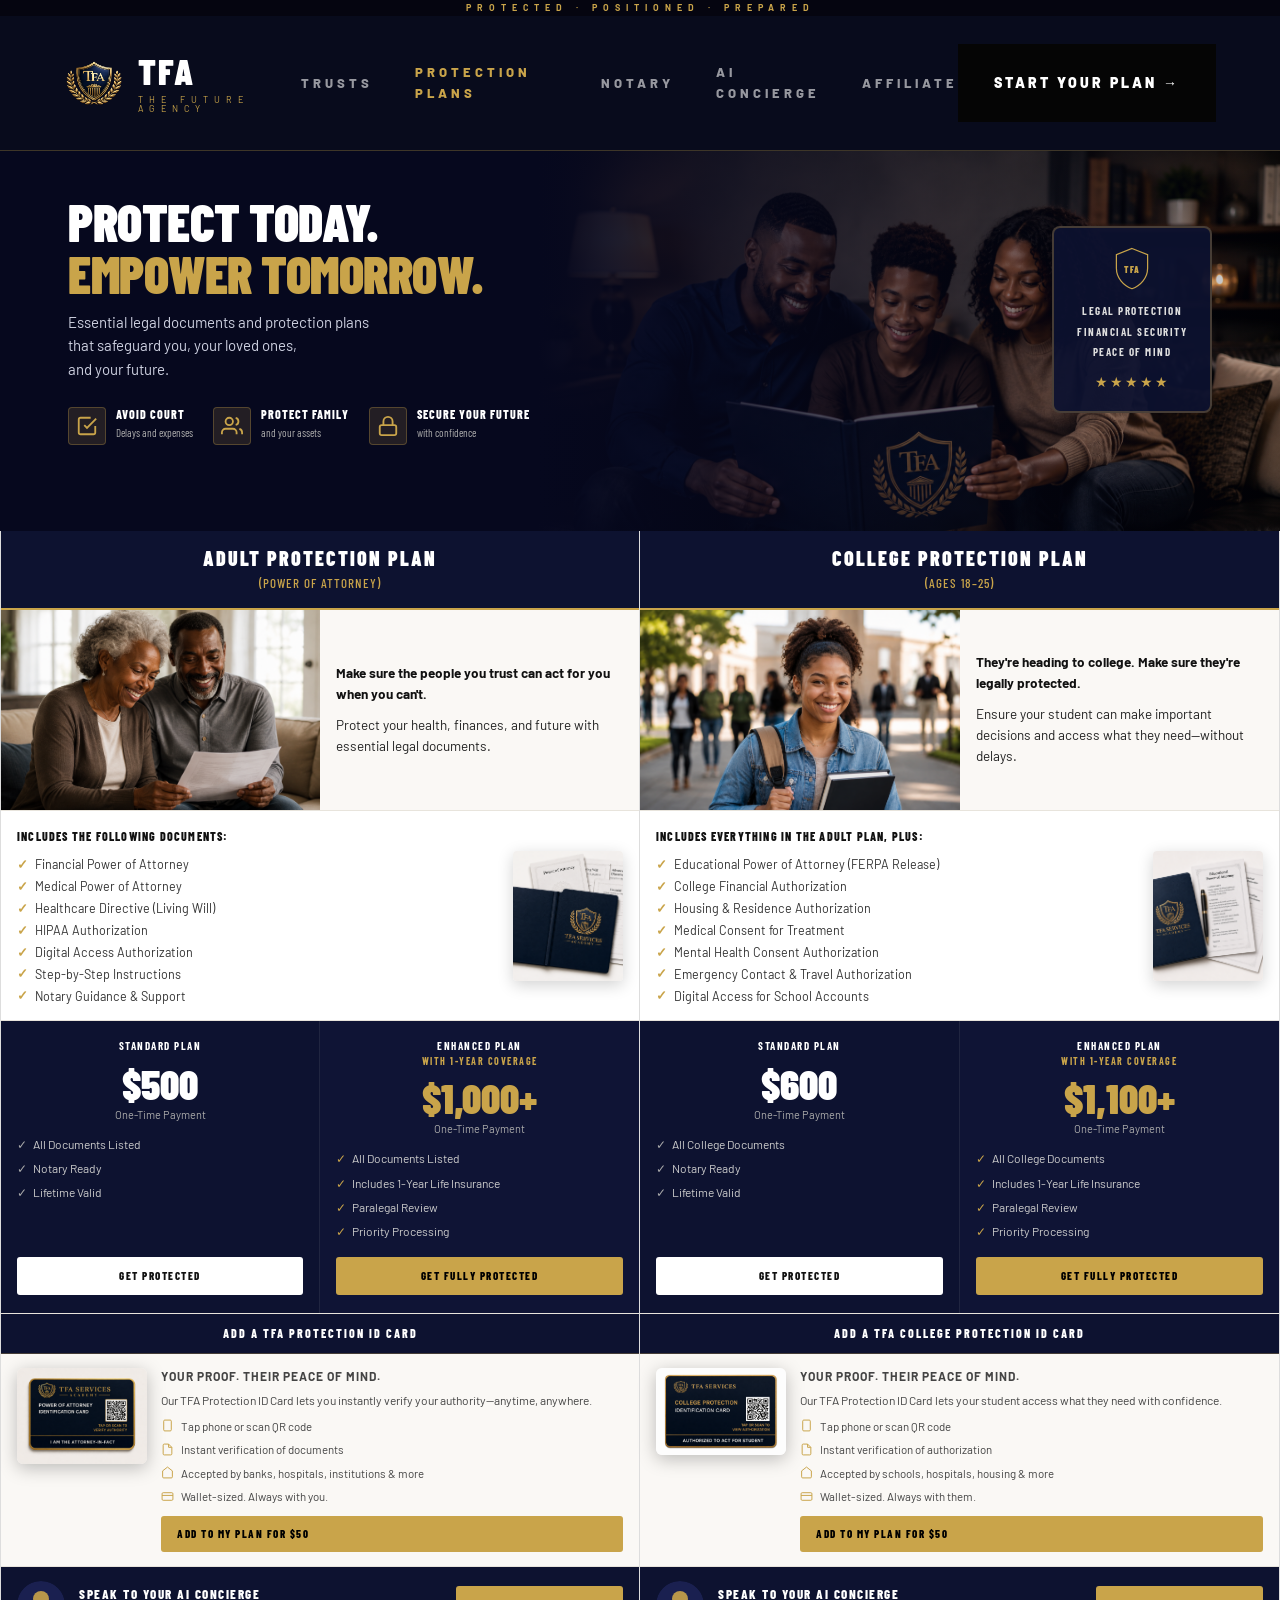
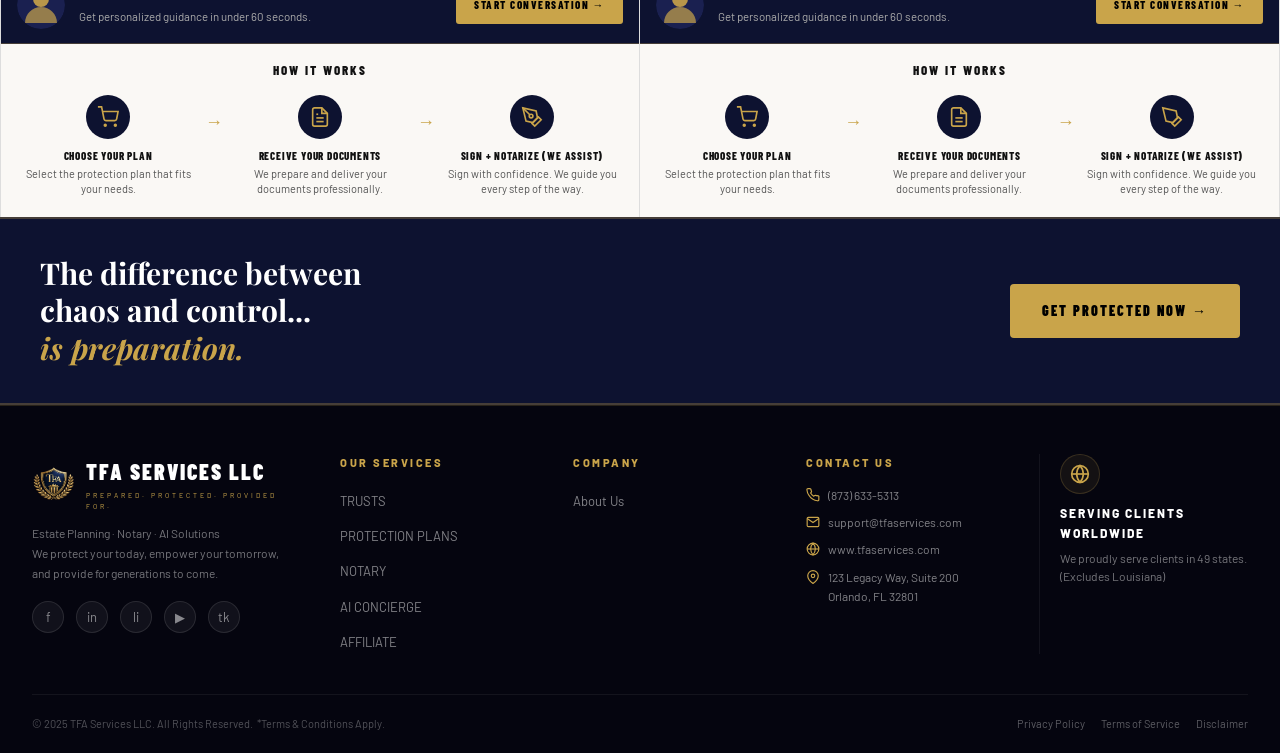
==== adult-college-protection.html @ 24236153 "Initial TFA website upload" ====
<!DOCTYPE html>
<html lang="en">
<head>
  <meta charset="UTF-8"/>
  <meta name="viewport" content="width=device-width, initial-scale=1.0"/>
  <title>Adult &amp; College Protection Plans – TFA Services</title>
  <link rel="preconnect" href="https://fonts.googleapis.com"/>
  <link rel="preconnect" href="https://fonts.gstatic.com" crossorigin/>
  <link href="https://fonts.googleapis.com/css2?family=Playfair+Display:ital,wght@0,700;0,900;1,700;1,900&family=Barlow:wght@300;400;500;600;700;800&family=Barlow+Condensed:wght@500;600;700;800;900&display=swap" rel="stylesheet"/>
  <link rel="stylesheet" href="styles.css"/>
  <link rel="stylesheet" href="adult-college-protection.css"/>
  <link rel="stylesheet" href="footer.css"/>
</head>
<body class="adult-college-page">

<!-- ═══════════════════════════════════════════════
     HEADER / NAV
════════════════════════════════════════════════ -->
<header class="tfa-main-header">
  <div class="tfa-top-strip">PROTECTED · POSITIONED · PREPARED</div>

  <div class="tfa-nav">
    <a href="index.html" class="tfa-brand">
      <img src="assets/images/tfalogo.webp" alt="TFA Logo" class="tfa-brand-logo">
      <div class="tfa-brand-text">
        <span class="tfa-brand-name">TFA</span>
        <span class="tfa-brand-sub">THE FUTURE AGENCY</span>
      </div>
    </a>

    <nav class="tfa-menu">
      <a href="trusts.html">TRUSTS</a>
      <a href="adult-college-protection.html" class="active">PROTECTION PLANS</a>
      <a href="notary.html">NOTARY</a>
      <a href="ai-concierge.html">AI CONCIERGE</a>
      <a href="affiliate.html">AFFILIATE</a>
    </nav>

    <a href="#" class="tfa-start-btn">START YOUR PLAN →</a>
  </div>
</header>
<!-- ═══════════════════════════════════════════════
     HERO
════════════════════════════════════════════════ -->
<section class="acp-hero">
  <div class="acp-hero-img-wrap">
    <img src="assets/images/adultcollege/header.webp" alt="TFA Family Protection" class="acp-hero-img"/>
  </div>
  <div class="acp-hero-overlay"></div>
  <div class="acp-hero-inner">
    <div class="acp-hero-left">
      <h1 class="acp-hero-h1">
        PROTECT TODAY.<br>
        <span class="acp-hero-gold">EMPOWER TOMORROW.</span>
      </h1>
      <p class="acp-hero-sub">
        Essential legal documents and protection plans<br>
        that safeguard you, your loved ones,<br>
        and your future.
      </p>
      <div class="acp-hero-icons">
        <div class="acp-hero-icon-item">
          <div class="acp-hicon">
            <svg viewBox="0 0 24 24" fill="none" stroke="currentColor" stroke-width="2" width="22" height="22"><path d="M9 11l3 3L22 4"/><path d="M21 12v7a2 2 0 0 1-2 2H5a2 2 0 0 1-2-2V5a2 2 0 0 1 2-2h11"/></svg>
          </div>
          <div class="acp-hicon-text">
            <strong>AVOID COURT</strong>
            <span>Delays and expenses</span>
          </div>
        </div>
        <div class="acp-hero-icon-item">
          <div class="acp-hicon">
            <svg viewBox="0 0 24 24" fill="none" stroke="currentColor" stroke-width="2" width="22" height="22"><path d="M17 21v-2a4 4 0 0 0-4-4H5a4 4 0 0 0-4 4v2"/><circle cx="9" cy="7" r="4"/><path d="M23 21v-2a4 4 0 0 0-3-3.87"/><path d="M16 3.13a4 4 0 0 1 0 7.75"/></svg>
          </div>
          <div class="acp-hicon-text">
            <strong>PROTECT FAMILY</strong>
            <span>and your assets</span>
          </div>
        </div>
        <div class="acp-hero-icon-item">
          <div class="acp-hicon">
            <svg viewBox="0 0 24 24" fill="none" stroke="currentColor" stroke-width="2" width="22" height="22"><rect x="3" y="11" width="18" height="11" rx="2" ry="2"/><path d="M7 11V7a5 5 0 0 1 10 0v4"/></svg>
          </div>
          <div class="acp-hicon-text">
            <strong>SECURE YOUR FUTURE</strong>
            <span>with confidence</span>
          </div>
        </div>
      </div>
    </div>
    <div class="acp-hero-badge">
      <div class="acp-badge-shield">
        <svg viewBox="0 0 48 56" fill="none" xmlns="http://www.w3.org/2000/svg" width="40" height="46">
          <path d="M24 3L43 10.5V27C43 39 34 48.5 24 52C14 48.5 5 39 5 27V10.5L24 3Z" fill="#0d1230" stroke="#c9a44a" stroke-width="1.5"/>
          <text x="24" y="33" text-anchor="middle" font-family="'Barlow Condensed', sans-serif" font-size="11" font-weight="900" fill="#c9a44a" letter-spacing="1">TFA</text>
        </svg>
      </div>
      <div class="acp-badge-lines">
        <span>LEGAL PROTECTION</span>
        <span>FINANCIAL SECURITY</span>
        <span>PEACE OF MIND</span>
      </div>
      <div class="acp-badge-stars">★★★★★</div>
    </div>
  </div>
</section>

<!-- ═══════════════════════════════════════════════
     DUAL PROTECTION PLANS
════════════════════════════════════════════════ -->
<section class="acp-plans-section">
  <div class="acp-plans-grid">

    <!-- ───── ADULT PROTECTION PLAN ───── -->
    <div class="acp-plan-col">

      <!-- Title Bar -->
      <div class="acp-plan-titlebar">
        <h2 class="acp-plan-title">ADULT PROTECTION PLAN</h2>
        <p class="acp-plan-subtitle">(POWER OF ATTORNEY)</p>
      </div>

      <!-- Image + Description -->
      <div class="acp-plan-intro">
        <div class="acp-plan-photo">
          <img src="assets/images/adultcollege/adult.webp" alt="Adult couple reviewing documents" class="acp-plan-photo-img"/>
        </div>
        <div class="acp-plan-desc">
          <p><strong>Make sure the people you trust can act for you when you can't.</strong></p>
          <p>Protect your health, finances, and future with essential legal documents.</p>
        </div>
      </div>

      <!-- Document Checklist -->
      <div class="acp-docs-section">
        <div class="acp-docs-left">
          <h4 class="acp-docs-title">INCLUDES THE FOLLOWING DOCUMENTS:</h4>
          <ul class="acp-docs-list">
            <li><span class="acp-check">✓</span> Financial Power of Attorney</li>
            <li><span class="acp-check">✓</span> Medical Power of Attorney</li>
            <li><span class="acp-check">✓</span> Healthcare Directive (Living Will)</li>
            <li><span class="acp-check">✓</span> HIPAA Authorization</li>
            <li><span class="acp-check">✓</span> Digital Access Authorization</li>
            <li><span class="acp-check">✓</span> Step-by-Step Instructions</li>
            <li><span class="acp-check">✓</span> Notary Guidance &amp; Support</li>
          </ul>
        </div>
        <div class="acp-docs-right">
          <img src="assets/images/adultcollege/adult-passport.webp" alt="TFA legal documents portfolio" class="acp-passport-img"/>
        </div>
      </div>

      <!-- Pricing Cards -->
      <div class="acp-pricing-row">
        <div class="acp-pricing-card acp-pricing-standard">
          <div class="acp-pricing-label">STANDARD PLAN</div>
          <div class="acp-price">$500</div>
          <div class="acp-price-sub">One-Time Payment</div>
          <ul class="acp-price-features">
            <li><span class="acp-check-sm">✓</span> All Documents Listed</li>
            <li><span class="acp-check-sm">✓</span> Notary Ready</li>
            <li><span class="acp-check-sm">✓</span> Lifetime Valid</li>
          </ul>
          <a href="#" class="acp-btn-protect">GET PROTECTED</a>
        </div>
        <div class="acp-pricing-card acp-pricing-enhanced">
          <div class="acp-pricing-label">ENHANCED PLAN<br><span class="acp-label-sub">WITH 1-YEAR COVERAGE</span></div>
          <div class="acp-price acp-price-gold">$1,000+</div>
          <div class="acp-price-sub">One-Time Payment</div>
          <ul class="acp-price-features">
            <li><span class="acp-check-sm acp-gold-check">✓</span> All Documents Listed</li>
            <li><span class="acp-check-sm acp-gold-check">✓</span> Includes 1-Year Life Insurance</li>
            <li><span class="acp-check-sm acp-gold-check">✓</span> Paralegal Review</li>
            <li><span class="acp-check-sm acp-gold-check">✓</span> Priority Processing</li>
          </ul>
          <a href="#" class="acp-btn-protect acp-btn-gold">GET FULLY PROTECTED</a>
        </div>
      </div>

      <!-- ID Card Section -->
      <div class="acp-id-section">
        <div class="acp-id-header">ADD A TFA PROTECTION ID CARD</div>
        <div class="acp-id-body">
          <div class="acp-id-card-wrap">
            <img src="assets/images/adultcollege/adultcard.webp" alt="TFA Power of Attorney ID Card" class="acp-id-card-img"/>
          </div>
          <div class="acp-id-desc">
            <p class="acp-id-tagline"><strong>YOUR PROOF. THEIR PEACE OF MIND.</strong></p>
            <p>Our TFA Protection ID Card lets you instantly verify your authority—anytime, anywhere.</p>
            <ul class="acp-id-features">
              <li>
                <svg viewBox="0 0 24 24" fill="none" stroke="currentColor" stroke-width="1.8" width="13" height="13"><rect x="5" y="2" width="14" height="20" rx="2"/><line x1="12" y1="18" x2="12.01" y2="18"/></svg>
                Tap phone or scan QR code
              </li>
              <li>
                <svg viewBox="0 0 24 24" fill="none" stroke="currentColor" stroke-width="1.8" width="13" height="13"><path d="M14 2H6a2 2 0 0 0-2 2v16a2 2 0 0 0 2 2h12a2 2 0 0 0 2-2V8z"/><polyline points="14 2 14 8 20 8"/></svg>
                Instant verification of documents
              </li>
              <li>
                <svg viewBox="0 0 24 24" fill="none" stroke="currentColor" stroke-width="1.8" width="13" height="13"><path d="M3 9l9-7 9 7v11a2 2 0 0 1-2 2H5a2 2 0 0 1-2-2z"/></svg>
                Accepted by banks, hospitals, institutions &amp; more
              </li>
              <li>
                <svg viewBox="0 0 24 24" fill="none" stroke="currentColor" stroke-width="1.8" width="13" height="13"><rect x="2" y="5" width="20" height="14" rx="2"/><line x1="2" y1="10" x2="22" y2="10"/></svg>
                Wallet-sized. Always with you.
              </li>
            </ul>
            <a href="#" class="acp-btn-id-add">ADD TO MY PLAN FOR $50</a>
          </div>
        </div>
      </div>

      <!-- AI Concierge Banner -->
      <div class="acp-concierge-banner">
        <div class="acp-concierge-avatar">
          <svg viewBox="0 0 48 48" fill="none" xmlns="http://www.w3.org/2000/svg" width="48" height="48">
            <circle cx="24" cy="24" r="24" fill="#1a2050"/>
            <circle cx="24" cy="18" r="8" fill="#c9a44a" opacity="0.9"/>
            <path d="M8 42c0-8.837 7.163-16 16-16s16 7.163 16 16" fill="#c9a44a" opacity="0.7"/>
          </svg>
        </div>
        <div class="acp-concierge-text">
          <strong>SPEAK TO YOUR AI CONCIERGE</strong>
          <span>Get personalized guidance in under 60 seconds.</span>
        </div>
        <a href="#" class="acp-btn-concierge">START CONVERSATION →</a>
      </div>

      <!-- How It Works -->
      <div class="acp-how-section">
        <div class="acp-how-title">HOW IT WORKS</div>
        <div class="acp-how-steps">
          <div class="acp-how-step">
            <div class="acp-how-icon">
              <svg viewBox="0 0 24 24" fill="none" stroke="currentColor" stroke-width="1.8" width="22" height="22"><circle cx="9" cy="21" r="1"/><circle cx="20" cy="21" r="1"/><path d="M1 1h4l2.68 13.39a2 2 0 0 0 2 1.61h9.72a2 2 0 0 0 2-1.61L23 6H6"/></svg>
            </div>
            <div class="acp-how-step-text">
              <strong>CHOOSE YOUR PLAN</strong>
              <span>Select the protection plan that fits your needs.</span>
            </div>
          </div>
          <div class="acp-how-arrow">→</div>
          <div class="acp-how-step">
            <div class="acp-how-icon">
              <svg viewBox="0 0 24 24" fill="none" stroke="currentColor" stroke-width="1.8" width="22" height="22"><path d="M14 2H6a2 2 0 0 0-2 2v16a2 2 0 0 0 2 2h12a2 2 0 0 0 2-2V8z"/><polyline points="14 2 14 8 20 8"/><line x1="16" y1="13" x2="8" y2="13"/><line x1="16" y1="17" x2="8" y2="17"/><polyline points="10 9 9 9 8 9"/></svg>
            </div>
            <div class="acp-how-step-text">
              <strong>RECEIVE YOUR DOCUMENTS</strong>
              <span>We prepare and deliver your documents professionally.</span>
            </div>
          </div>
          <div class="acp-how-arrow">→</div>
          <div class="acp-how-step">
            <div class="acp-how-icon">
              <svg viewBox="0 0 24 24" fill="none" stroke="currentColor" stroke-width="1.8" width="22" height="22"><path d="M12 19l7-7 3 3-7 7-3-3z"/><path d="M18 13l-1.5-7.5L2 2l3.5 14.5L13 18l5-5z"/><path d="M2 2l7.586 7.586"/><circle cx="11" cy="11" r="2"/></svg>
            </div>
            <div class="acp-how-step-text">
              <strong>SIGN + NOTARIZE (WE ASSIST)</strong>
              <span>Sign with confidence. We guide you every step of the way.</span>
            </div>
          </div>
        </div>
      </div>

    </div><!-- end adult col -->

    <!-- ───── COLLEGE PROTECTION PLAN ───── -->
    <div class="acp-plan-col acp-plan-col--college">

      <!-- Title Bar -->
      <div class="acp-plan-titlebar acp-plan-titlebar--college">
        <h2 class="acp-plan-title">COLLEGE PROTECTION PLAN</h2>
        <p class="acp-plan-subtitle">(AGES 18–25)</p>
      </div>

      <!-- Image + Description -->
      <div class="acp-plan-intro">
        <div class="acp-plan-photo">
          <img src="assets/images/adultcollege/college.webp" alt="College student on campus" class="acp-plan-photo-img"/>
        </div>
        <div class="acp-plan-desc">
          <p><strong>They're heading to college. Make sure they're legally protected.</strong></p>
          <p>Ensure your student can make important decisions and access what they need—without delays.</p>
        </div>
      </div>

      <!-- Document Checklist -->
      <div class="acp-docs-section">
        <div class="acp-docs-left">
          <h4 class="acp-docs-title">INCLUDES EVERYTHING IN THE ADULT PLAN, PLUS:</h4>
          <ul class="acp-docs-list">
            <li><span class="acp-check">✓</span> Educational Power of Attorney (FERPA Release)</li>
            <li><span class="acp-check">✓</span> College Financial Authorization</li>
            <li><span class="acp-check">✓</span> Housing &amp; Residence Authorization</li>
            <li><span class="acp-check">✓</span> Medical Consent for Treatment</li>
            <li><span class="acp-check">✓</span> Mental Health Consent Authorization</li>
            <li><span class="acp-check">✓</span> Emergency Contact &amp; Travel Authorization</li>
            <li><span class="acp-check">✓</span> Digital Access for School Accounts</li>
          </ul>
        </div>
        <div class="acp-docs-right">
          <img src="assets/images/adultcollege/college-passport.webp" alt="TFA college legal documents" class="acp-passport-img"/>
        </div>
      </div>

      <!-- Pricing Cards -->
      <div class="acp-pricing-row">
        <div class="acp-pricing-card acp-pricing-standard">
          <div class="acp-pricing-label">STANDARD PLAN</div>
          <div class="acp-price">$600</div>
          <div class="acp-price-sub">One-Time Payment</div>
          <ul class="acp-price-features">
            <li><span class="acp-check-sm">✓</span> All College Documents</li>
            <li><span class="acp-check-sm">✓</span> Notary Ready</li>
            <li><span class="acp-check-sm">✓</span> Lifetime Valid</li>
          </ul>
          <a href="#" class="acp-btn-protect">GET PROTECTED</a>
        </div>
        <div class="acp-pricing-card acp-pricing-enhanced">
          <div class="acp-pricing-label">ENHANCED PLAN<br><span class="acp-label-sub">WITH 1-YEAR COVERAGE</span></div>
          <div class="acp-price acp-price-gold">$1,100+</div>
          <div class="acp-price-sub">One-Time Payment</div>
          <ul class="acp-price-features">
            <li><span class="acp-check-sm acp-gold-check">✓</span> All College Documents</li>
            <li><span class="acp-check-sm acp-gold-check">✓</span> Includes 1-Year Life Insurance</li>
            <li><span class="acp-check-sm acp-gold-check">✓</span> Paralegal Review</li>
            <li><span class="acp-check-sm acp-gold-check">✓</span> Priority Processing</li>
          </ul>
          <a href="#" class="acp-btn-protect acp-btn-gold">GET FULLY PROTECTED</a>
        </div>
      </div>

      <!-- ID Card Section -->
      <div class="acp-id-section">
        <div class="acp-id-header">ADD A TFA COLLEGE PROTECTION ID CARD</div>
        <div class="acp-id-body">
          <div class="acp-id-card-wrap">
            <img src="assets/images/adultcollege/collegecard.webp" alt="TFA College Protection ID Card" class="acp-id-card-img"/>
          </div>
          <div class="acp-id-desc">
            <p class="acp-id-tagline"><strong>YOUR PROOF. THEIR PEACE OF MIND.</strong></p>
            <p>Our TFA Protection ID Card lets your student access what they need with confidence.</p>
            <ul class="acp-id-features">
              <li>
                <svg viewBox="0 0 24 24" fill="none" stroke="currentColor" stroke-width="1.8" width="13" height="13"><rect x="5" y="2" width="14" height="20" rx="2"/><line x1="12" y1="18" x2="12.01" y2="18"/></svg>
                Tap phone or scan QR code
              </li>
              <li>
                <svg viewBox="0 0 24 24" fill="none" stroke="currentColor" stroke-width="1.8" width="13" height="13"><path d="M14 2H6a2 2 0 0 0-2 2v16a2 2 0 0 0 2 2h12a2 2 0 0 0 2-2V8z"/><polyline points="14 2 14 8 20 8"/></svg>
                Instant verification of authorization
              </li>
              <li>
                <svg viewBox="0 0 24 24" fill="none" stroke="currentColor" stroke-width="1.8" width="13" height="13"><path d="M3 9l9-7 9 7v11a2 2 0 0 1-2 2H5a2 2 0 0 1-2-2z"/></svg>
                Accepted by schools, hospitals, housing &amp; more
              </li>
              <li>
                <svg viewBox="0 0 24 24" fill="none" stroke="currentColor" stroke-width="1.8" width="13" height="13"><rect x="2" y="5" width="20" height="14" rx="2"/><line x1="2" y1="10" x2="22" y2="10"/></svg>
                Wallet-sized. Always with them.
              </li>
            </ul>
            <a href="#" class="acp-btn-id-add">ADD TO MY PLAN FOR $50</a>
          </div>
        </div>
      </div>

      <!-- AI Concierge Banner -->
      <div class="acp-concierge-banner">
        <div class="acp-concierge-avatar">
          <svg viewBox="0 0 48 48" fill="none" xmlns="http://www.w3.org/2000/svg" width="48" height="48">
            <circle cx="24" cy="24" r="24" fill="#1a2050"/>
            <circle cx="24" cy="18" r="8" fill="#c9a44a" opacity="0.9"/>
            <path d="M8 42c0-8.837 7.163-16 16-16s16 7.163 16 16" fill="#c9a44a" opacity="0.7"/>
          </svg>
        </div>
        <div class="acp-concierge-text">
          <strong>SPEAK TO YOUR AI CONCIERGE</strong>
          <span>Get personalized guidance in under 60 seconds.</span>
        </div>
        <a href="#" class="acp-btn-concierge">START CONVERSATION →</a>
      </div>

      <!-- How It Works -->
      <div class="acp-how-section">
        <div class="acp-how-title">HOW IT WORKS</div>
        <div class="acp-how-steps">
          <div class="acp-how-step">
            <div class="acp-how-icon">
              <svg viewBox="0 0 24 24" fill="none" stroke="currentColor" stroke-width="1.8" width="22" height="22"><circle cx="9" cy="21" r="1"/><circle cx="20" cy="21" r="1"/><path d="M1 1h4l2.68 13.39a2 2 0 0 0 2 1.61h9.72a2 2 0 0 0 2-1.61L23 6H6"/></svg>
            </div>
            <div class="acp-how-step-text">
              <strong>CHOOSE YOUR PLAN</strong>
              <span>Select the protection plan that fits your needs.</span>
            </div>
          </div>
          <div class="acp-how-arrow">→</div>
          <div class="acp-how-step">
            <div class="acp-how-icon">
              <svg viewBox="0 0 24 24" fill="none" stroke="currentColor" stroke-width="1.8" width="22" height="22"><path d="M14 2H6a2 2 0 0 0-2 2v16a2 2 0 0 0 2 2h12a2 2 0 0 0 2-2V8z"/><polyline points="14 2 14 8 20 8"/><line x1="16" y1="13" x2="8" y2="13"/><line x1="16" y1="17" x2="8" y2="17"/></svg>
            </div>
            <div class="acp-how-step-text">
              <strong>RECEIVE YOUR DOCUMENTS</strong>
              <span>We prepare and deliver your documents professionally.</span>
            </div>
          </div>
          <div class="acp-how-arrow">→</div>
          <div class="acp-how-step">
            <div class="acp-how-icon">
              <svg viewBox="0 0 24 24" fill="none" stroke="currentColor" stroke-width="1.8" width="22" height="22"><path d="M12 19l7-7 3 3-7 7-3-3z"/><path d="M18 13l-1.5-7.5L2 2l3.5 14.5L13 18l5-5z"/></svg>
            </div>
            <div class="acp-how-step-text">
              <strong>SIGN + NOTARIZE (WE ASSIST)</strong>
              <span>Sign with confidence. We guide you every step of the way.</span>
            </div>
          </div>
        </div>
      </div>

    </div><!-- end college col -->

  </div><!-- end plans grid -->
</section>

<!-- ═══════════════════════════════════════════════
     FINAL CTA SECTION
════════════════════════════════════════════════ -->
<section class="acp-final-cta">
  <div class="acp-final-cta-inner">
    <div class="acp-final-left">
      <p class="acp-final-tagline">The difference between<br>chaos and control...<br><span class="acp-final-gold">is preparation.</span></p>
    </div>
    <a href="#" class="acp-btn-final-cta">GET PROTECTED NOW →</a>
  </div>
</section>

<!-- ═══════════════════════════════════════════════
     FOOTER
════════════════════════════════════════════════ -->
<footer class="trust-footer">
  <div class="trust-footer-inner">
    <div class="trust-footer-top">

      <!-- Brand -->
      <div class="trust-footer-brand">
        <div class="trust-footer-brand-row">
          <img src="assets/images/tfalogo.webp" alt="TFA Services LLC" class="trust-footer-logo"/>
          <div>
            <div class="trust-footer-brand-name">TFA SERVICES LLC</div>
            <div class="trust-footer-brand-sub">PREPARED. PROTECTED. PROVIDED FOR.</div>
          </div>
        </div>
        <p class="trust-footer-tagline">
          Estate Planning &middot; Notary &middot; AI Solutions<br>
          We protect your today, empower your tomorrow,<br>and provide for generations to come.
        </p>
        <div class="trust-footer-socials">
          <a href="#" class="trust-footer-social" aria-label="Facebook">f</a>
          <a href="#" class="trust-footer-social" aria-label="Instagram">in</a>
          <a href="#" class="trust-footer-social" aria-label="LinkedIn">li</a>
          <a href="#" class="trust-footer-social" aria-label="YouTube">&#9654;</a>
          <a href="#" class="trust-footer-social" aria-label="TikTok">tk</a>
        </div>
      </div>

      <!-- Links -->
      <div class="trust-footer-links">

        <div class="trust-footer-col">
          <h4>OUR SERVICES</h4>
          <ul>
            <li><a href="trusts.html">TRUSTS</a></li>
            <li><a href="adult-college-protection.html">PROTECTION PLANS</a></li>
            <li><a href="notary.html">NOTARY</a></li>
            <li><a href="ai-concierge.html">AI CONCIERGE</a></li>
            <li><a href="affiliate.html">AFFILIATE</a></li>
          </ul>
        </div>

        <div class="trust-footer-col">
          <h4>COMPANY</h4>
          <ul>
            <li><a href="#">About Us</a></li>
          </ul>
        </div>

        <div class="trust-footer-col">
          <h4>CONTACT US</h4>
          <ul>
            <li>
              <div class="trust-footer-contact-item">
                <svg viewBox="0 0 24 24" fill="none" stroke="currentColor" stroke-width="2"><path d="M22 16.92v3a2 2 0 0 1-2.18 2 19.79 19.79 0 0 1-8.63-3.07A19.5 19.5 0 0 1 4.69 12a19.79 19.79 0 0 1-3.07-8.67A2 2 0 0 1 3.61 1h3a2 2 0 0 1 2 1.72c.127.96.361 1.903.7 2.81a2 2 0 0 1-.45 2.11L7.91 8.6a16 16 0 0 0 5.49 5.49l.96-.96a2 2 0 0 1 2.11-.45c.907.339 1.85.573 2.81.7A2 2 0 0 1 22 15.92z"/></svg>
                (873) 633-5313
              </div>
            </li>
            <li>
              <div class="trust-footer-contact-item">
                <svg viewBox="0 0 24 24" fill="none" stroke="currentColor" stroke-width="2"><path d="M4 4h16c1.1 0 2 .9 2 2v12c0 1.1-.9 2-2 2H4c-1.1 0-2-.9-2-2V6c0-1.1.9-2 2-2z"/><polyline points="22,6 12,13 2,6"/></svg>
                support@tfaservices.com
              </div>
            </li>
            <li>
              <div class="trust-footer-contact-item">
                <svg viewBox="0 0 24 24" fill="none" stroke="currentColor" stroke-width="2"><circle cx="12" cy="12" r="10"/><line x1="2" y1="12" x2="22" y2="12"/><path d="M12 2a15.3 15.3 0 0 1 4 10 15.3 15.3 0 0 1-4 10 15.3 15.3 0 0 1-4-10 15.3 15.3 0 0 1 4-10z"/></svg>
                www.tfaservices.com
              </div>
            </li>
            <li>
              <div class="trust-footer-contact-item">
                <svg viewBox="0 0 24 24" fill="none" stroke="currentColor" stroke-width="2"><path d="M21 10c0 7-9 13-9 13s-9-6-9-13a9 9 0 0 1 18 0z"/><circle cx="12" cy="10" r="3"/></svg>
                123 Legacy Way, Suite 200<br>Orlando, FL 32801
              </div>
            </li>
          </ul>
        </div>

        <!-- Worldwide service -->
        <div class="trust-footer-col trust-footer-worldwide">
          <div class="trust-footer-worldwide-icon">
            <svg viewBox="0 0 24 24" fill="none" stroke="currentColor" stroke-width="2" width="20" height="20"><circle cx="12" cy="12" r="10"/><line x1="2" y1="12" x2="22" y2="12"/><path d="M12 2a15.3 15.3 0 0 1 4 10 15.3 15.3 0 0 1-4 10 15.3 15.3 0 0 1-4-10 15.3 15.3 0 0 1 4-10z"/></svg>
          </div>
          <h4>SERVING CLIENTS WORLDWIDE</h4>
          <p>We proudly serve clients in 49 states.<br>(Excludes Louisiana)</p>
        </div>

      </div>
    </div>

    <div class="trust-footer-bottom">
      <span class="trust-footer-copy">&copy; 2025 TFA Services LLC. All Rights Reserved. &nbsp;*Terms &amp; Conditions Apply.</span>
      <div class="trust-footer-legal">
        <a href="#">Privacy Policy</a>
        <a href="#">Terms of Service</a>
        <a href="#">Disclaimer</a>
      </div>
    </div>
  </div>
</footer>
<script src="https://widgets.leadconnectorhq.com/loader.js" data-resources-url="https://widgets.leadconnectorhq.com/chat-widget/loader.js" data-widget-id="69cac06501400e8e22e9307a"></script>

<script src="script.js"></script>
</body>
</html>
---- styles.css ----
/* ════════════════════════════════════════════════════════════
   TFA – styles.css
   All styling lives here. No inline styles anywhere.
════════════════════════════════════════════════════════════ */

/* ── RESET & BASE ─────────────────────────────────────────── */
*, *::before, *::after { box-sizing: border-box; margin: 0; padding: 0; }
html { scroll-behavior: smooth; }

:root {
  --gold:       #c9a44a;
  --gold-light: #dfc07a;
  --gold-dark:  #a07e2e;
  --navy:       #05071a;
  --navy-2:     #080b1c;
  --navy-3:     #0b0e20;
  --navy-4:     #0f1226;
  --card:       #09102a;
  --card-2:     #0d1230;
  --blue:       #2355f5;
  --blue-dark:  #1a3fc2;
  --white:      #ffffff;
  --off-white:  #dde0ea;
  --muted:      #707490;
  --border:     rgba(201,164,74,0.30);
  --border-dim: rgba(255,255,255,0.07);
  --font-head:  'Barlow Condensed', sans-serif;
  --font-body:  'Barlow', sans-serif;
  --font-serif: 'Playfair Display', serif;
}

body {
  background: var(--navy);
  color: var(--white);
  font-family: var(--font-body);
  font-size: 17px;
  line-height: 1.6;
  overflow-x: hidden;
  -webkit-font-smoothing: antialiased;
}

a { color: inherit; text-decoration: none; }
img { display: block; max-width: 100%; }

/* ── UTILITY ──────────────────────────────────────────────── */
.gold   { color: var(--gold); }
.muted  { color: var(--muted); }
.upper  { text-transform: uppercase; }
.center { text-align: center; }
.flex   { display: flex; }
.grid   { display: grid; }

.section-label {
  font-family: var(--font-head);
  font-size: 13px;
  font-weight: 700;
  letter-spacing: 3px;
  text-transform: uppercase;
  color: var(--gold);
  margin-bottom: 6px;
}

/* ── BUTTONS ──────────────────────────────────────────────── */
.btn {
  display: inline-flex;
  align-items: center;
  gap: 8px;
  padding: 11px 24px;
  font-family: var(--font-body);
  font-size: 13px;
  font-weight: 700;
  letter-spacing: 1.8px;
  text-transform: uppercase;
  border-radius: 2px;
  cursor: pointer;
  transition: all .2s ease;
  border: none;
  white-space: nowrap;
}

.btn-gold {
  background: #0a0a0a;
  color: #fff;
  box-shadow: none;
}
.btn-gold:hover {
  background: #000;
  box-shadow: 0 4px 20px rgba(201,164,74,0.42);
}

.btn-outline {
  background: transparent;
  color: #0a0a0a;
  border: 1px solid rgba(0,0,0,4);
}
.btn-outline:hover { border-color: #000; color: #000;}

.btn-blue {
  background: var(--blue);
  color: #fff;
  box-shadow: 0 2px 12px rgba(35,85,245,0.28);
}
.btn-blue:hover { background: var(--blue-dark); }

.btn-blue-outline {
  background: transparent;
  color: var(--blue);
  border: 1px solid var(--blue);
}

/* Size modifiers — replaces former inline font-size/padding overrides */
.btn-sm  { font-size: 12px; padding: 9px 20px; }
.btn-xs  { font-size: 12px; padding: 8px 16px; }

/* ── LEARN MORE LINK ──────────────────────────────────────── */
.learn-more {
  display: inline-flex;
  align-items: center;
  gap: 6px;
  font-size: 13px;
  font-weight: 700;
  letter-spacing: 2.5px;
  text-transform: uppercase;
  color: var(--gold);
  margin-top: 12px;
  transition: gap .2s, opacity .2s;
  opacity: .85;
}
.learn-more:hover { gap: 10px; opacity: 1; }
.learn-more::after { content: '→'; }

/* Centred variant used inside partner cards */
.learn-more-center { justify-content: center; }

/* ── DIVIDER ──────────────────────────────────────────────── */
.divider-gold {
  width: 32px;
  height: 1.5px;
  background: linear-gradient(90deg, var(--gold) 0%, transparent 100%);
  margin: 10px 0 12px;
}

/* ── HEADER / NAV ─────────────────────────────────────────── */


nav ul {
  list-style: none;
  display: flex;
  gap: 26px;
}
nav ul li a {
  font-size: 12px;
  font-weight: 600;
  letter-spacing: 1.8px;
  text-transform: uppercase;
  color: rgba(221,224,234,0.70);
  transition: color .2s;
}
nav ul li a:hover { color: var(--white); }

.nav-right {
  display: flex;
  align-items: center;
  gap: 14px;
}

/* ── CONCIERGE BADGE (nav) ────────────────────────────────── */
.concierge-badge {
  display: flex;
  align-items: center;
  gap: 10px;
  background: var(--card);
  border: 1px solid var(--border);
  border-radius: 2px;
  padding: 5px 12px 5px 7px;
}
.concierge-badge .avatar {
  width: 26px;
  height: 26px;
  border-radius: 50%;
  background: linear-gradient(135deg, #2a5fc8 0%, #7b4cf6 100%);
  display: flex;
  align-items: center;
  justify-content: center;
  font-size: 0; /* hide emoji */
  position: relative;
  flex-shrink: 0;
}
.concierge-badge .avatar::before {
  content: '';
  width: 10px;
  height: 10px;
  border: 1.5px solid rgba(255,255,255,0.7);
  border-radius: 50%;
  display: block;
}
.concierge-badge .avatar::after {
  content: '';
  position: absolute;
  bottom: 4px;
  width: 8px;
  height: 1.5px;
  background: rgba(255,255,255,0.5);
  border-radius: 2px;
}
.concierge-badge .info { line-height: 1.2; }
.concierge-badge .info .label {
  font-size: 9px;
  font-weight: 700;
  letter-spacing: 1.5px;
  text-transform: uppercase;
  color: var(--gold);
}
.concierge-badge .info .status {
  font-size: 9px;
  color: #4ade80;
  display: flex;
  align-items: center;
  gap: 4px;
}
.concierge-badge .info .status::before {
  content: '';
  width: 5px;
  height: 5px;
  border-radius: 50%;
  background: #4ade80;
  display: inline-block;
}

/* ── HERO ─────────────────────────────────────────────────── */
.hero {
  position: relative;
  min-height: 620px;
  overflow: hidden;
  background:
    linear-gradient(
      90deg,
      rgba(3, 5, 14, 0.96) 0%,
      rgba(3, 5, 14, 0.90) 24%,
      rgba(3, 5, 14, 0.72) 42%,
      rgba(3, 5, 14, 0.36) 62%,
      rgba(3, 5, 14, 0.22) 100%
    ),
    linear-gradient(
      180deg,
      rgba(2, 3, 10, 0.30) 0%,
      rgba(2, 3, 10, 0.08) 22%,
      rgba(2, 3, 10, 0.55) 100%
    ),
    url("assets/images/hero.jpg") right center / cover no-repeat;
  border-bottom: 1px solid rgba(201, 164, 74, 0.18);
}

.hero::before {
  content: "";
  position: absolute;
  inset: 0;
  background:
    radial-gradient(
      circle at 73% 42%,
      rgba(201, 164, 74, 0.12) 0%,
      rgba(201, 164, 74, 0.04) 16%,
      transparent 34%
    );
  pointer-events: none;
  z-index: 1;
}

.hero-bg-img {
  display: none;
}

.hero-inner {
  max-width: 1280px;
  margin: 0 auto;
  min-height: 620px;
  padding: 64px 32px 54px;
  display: grid;
  grid-template-columns: minmax(0, 1fr) 330px;
  gap: 42px;
  align-items: center;
  position: relative;
  z-index: 2;
}

.hero-left {
  max-width: 560px;
}

.hero-tag {
  margin-bottom: 16px;
}

.hero h1 {
  font-family: var(--font-head);
  font-size: 88px;
  font-weight: 900;
  line-height: 0.88;
  letter-spacing: 0.5px;
  text-transform: uppercase;
  margin-bottom: 18px;
  text-shadow: 0 8px 30px rgba(0, 0, 0, 0.45);
}

.hero h1 .line-gold {
  color: #cfa64d;
  text-shadow:
    0 0 22px rgba(201, 164, 74, 0.18),
    0 8px 30px rgba(0, 0, 0, 0.35);
}

.hero-sub {
  max-width: 470px;
  margin-bottom: 26px;
  font-size: 15px;
  line-height: 1.7;
  color: rgba(232, 233, 238, 0.82);
  text-shadow: 0 4px 16px rgba(0, 0, 0, 0.35);
}

.hero-actions {
  gap: 10px;
}

.concierge-card {
  align-self: start;
  margin-top: 8px;
  background: rgba(9, 16, 42, 0.90);
  backdrop-filter: blur(10px);
  -webkit-backdrop-filter: blur(10px);
}

/* ── CONCIERGE FLOATING CARD ──────────────────────────────── */
.concierge-card {
  background: var(--card);
  border: 1px solid var(--border);
  border-radius: 4px;
  overflow: hidden;
  box-shadow:
    0 30px 80px rgba(0,0,0,0.7),
    0 0 0 1px rgba(201,164,74,0.08),
    inset 0 1px 0 rgba(255,255,255,0.04);
}

.concierge-card-header {
  background: var(--navy-4);
  border-bottom: 1px solid var(--border);
  padding: 11px 15px;
  display: flex;
  align-items: center;
  gap: 11px;
}
.concierge-card-header .avatar-lg {
  width: 34px;
  height: 34px;
  border-radius: 50%;
  background: linear-gradient(135deg, #2a5fc8 0%, #5d1fd9 100%);
  display: flex;
  align-items: center;
  justify-content: center;
  font-size: 0; /* hide emoji */
  flex-shrink: 0;
  border: 1.5px solid var(--gold);
  position: relative;
}
.concierge-card-header .avatar-lg::before {
  content: '';
  width: 12px;
  height: 12px;
  border: 1.5px solid rgba(255,255,255,0.65);
  border-radius: 50%;
  display: block;
}
.concierge-card-header .avatar-lg::after {
  content: '';
  position: absolute;
  bottom: 5px;
  width: 10px;
  height: 1.5px;
  background: rgba(255,255,255,0.45);
  border-radius: 2px;
}
.concierge-card-header .hinfo .name {
  font-size: 12px;
  font-weight: 700;
  color: var(--white);
  letter-spacing: .5px;
}
.concierge-card-header .hinfo .title {
  font-size: 9px;
  color: var(--gold);
  letter-spacing: 1.5px;
  text-transform: uppercase;
}

.concierge-card-body {
  padding: 13px 15px;
  display: flex;
  flex-direction: column;
  gap: 8px;
}

.chat-bubble {
  background: var(--navy-4);
  border-radius: 0 6px 6px 6px;
  padding: 9px 13px;
  font-size: 12px;
  line-height: 1.55;
  color: var(--off-white);
  max-width: 90%;
  border: 1px solid var(--border-dim);
}

.chat-actions {
  display: flex;
  flex-direction: column;
  gap: 5px;
}

.chat-action-item {
  display: flex;
  align-items: center;
  gap: 10px;
  background: var(--navy-4);
  border: 1px solid var(--border-dim);
  border-radius: 3px;
  padding: 7px 11px;
  cursor: pointer;
  transition: border-color .2s, background .2s;
}
.chat-action-item:hover { border-color: var(--border); background: #111630; }
.chat-action-item .icon {
  width: 18px;
  height: 18px;
  border-radius: 3px;
  background: rgba(201,164,74,0.12);
  border: 1px solid rgba(201,164,74,0.2);
  display: flex;
  align-items: center;
  justify-content: center;
  font-size: 0; /* hide emoji */
  flex-shrink: 0;
  position: relative;
}
.chat-action-item .icon::before {
  content: '';
  width: 6px;
  height: 6px;
  border: 1px solid var(--gold);
  transform: rotate(45deg);
  display: block;
}
.chat-action-item .text {
  font-size: 11.5px;
  color: var(--off-white);
  font-weight: 500;
}
.chat-action-item .text .chat-sub {
  display: block;
  font-size: 10px;
  color: var(--muted);
}

.chat-input-row {
  background: var(--navy-4);
  border: 1px solid var(--border);
  border-radius: 3px;
  padding: 7px 11px;
  display: flex;
  align-items: center;
  gap: 8px;
  margin-top: 2px;
}
.chat-input-row input {
  background: transparent;
  border: none;
  outline: none;
  color: var(--muted);
  font-size: 11.5px;
  flex: 1;
  font-family: var(--font-body);
}
.chat-input-row .send-btn {
  background: linear-gradient(135deg, #d4a843 0%, #b8902e 100%);
  border: none;
  border-radius: 2px;
  width: 22px;
  height: 22px;
  display: flex;
  align-items: center;
  justify-content: center;
  cursor: pointer;
  color: #000;
  font-size: 10px;
  font-weight: 700;
}

/* ── TRUST LOGOS BAR ──────────────────────────────────────── */
.trust-bar {
  background: var(--navy-2);
  border-top: 1px solid var(--border-dim);
  border-bottom: 1px solid var(--border-dim);
  padding: 18px 32px;
}
.trust-bar-inner {
  max-width: 1280px;
  margin: 0 auto;
  text-align: center;
}
.trust-bar-label {
  font-size: 8.5px;
  font-weight: 700;
  letter-spacing: 3.5px;
  text-transform: uppercase;
  color: rgba(112,116,144,0.7);
  margin-bottom: 14px;
}
.trust-logos {
  display: flex;
  align-items: center;
  justify-content: center;
  gap: 36px;
  flex-wrap: wrap;
}
.trust-logo {
  font-family: var(--font-serif);
  font-size: 16px;
  font-weight: 700;
  color: rgba(255,255,255,0.5);
  letter-spacing: 1px;
  transition: color .2s;
}
.trust-logo:hover { color: rgba(255,255,255,0.8); }
.trust-logo.forbes       { font-style: italic; font-size: 18px; }
.trust-logo.entrepreneur { font-family: var(--font-head); font-size: 13px; letter-spacing: 2px; text-transform: uppercase; }
.trust-logo.inc          { font-size: 22px; font-weight: 900; font-style: italic; color: rgba(255,80,80,0.5); }
.trust-logo.google       { font-family: var(--font-body); font-weight: 500; color: rgba(255,255,255,0.4); letter-spacing: .5px; }
.trust-logo.stripe       { font-family: var(--font-body); font-weight: 700; letter-spacing: 1px; color: rgba(150,150,255,0.5); }
.trust-logo.featured     { font-size: 10px; letter-spacing: 2px; text-transform: uppercase; color: rgba(255,255,255,0.35); }

/* ── OUR SERVICES ─────────────────────────────────────────── */
.services {
  background: var(--navy-3);
  padding: 48px 32px;
}
.services-inner {
  max-width: 1280px;
  margin: 0 auto;
}

.section-heading {
  font-family: var(--font-head);
  font-size: 11px;
  font-weight: 700;
  letter-spacing: 4.5px;
  text-transform: uppercase;
  color: var(--gold);
  text-align: center;
  margin-bottom: 28px;
  position: relative;
  opacity: .85;
}
.section-heading::before,
.section-heading::after {
  content: '—';
  margin: 0 12px;
  color: var(--gold-dark);
}

.services-grid {
  display: grid;
  grid-template-columns: repeat(3, 1fr);
  gap: 1px;
  background: rgba(255,255,255,0.05);
  border: 1px solid rgba(255,255,255,0.06);
  border-radius: 3px;
  overflow: hidden;
  margin-bottom: 1px;
  box-shadow: 0 8px 40px rgba(0,0,0,0.45);
}

.service-card
{
  background: var(--card);
  padding: 28px 26px;
  position: relative;
  transition: background .25s;

  /* ADD THESE LINES */
  display: flex;
  flex-direction: column;
  align-items: center;
  text-align: center;
  justify-content: center;
  gap: 8px;
}
.service-card:hover { background: var(--card-2); }

/* Middle card gets side borders */
.service-card-mid {
  border-left: 1px solid rgba(255,255,255,0.05);
  border-right: 1px solid rgba(255,255,255,0.05);
}

.service-card .icon-wrap {
  width: 40px;
  height: 40px;
  background: rgba(201,164,74,0.08);
  border: 1px solid rgba(201,164,74,0.22);
  border-radius: 3px;
  display: flex;
  align-items: center;
  justify-content: center;
  margin-bottom: 16px;
  font-size: 0; /* hide emoji */
  position: relative;
  flex-shrink: 0;
}
.service-card .icon-wrap::before {
  content: '';
  width: 12px;
  height: 12px;
  border: 1.5px solid var(--gold);
  transform: rotate(45deg);
  display: block;
  opacity: .8;
}
.service-card h3 {
  font-family: var(--font-head);
  font-size: 17px;
  font-weight: 800;
  text-transform: uppercase;
  letter-spacing: 2px;
  color: var(--white);
  margin-bottom: 9px;
}
.service-card p {
  font-size: 13px;
  color: var(--muted);
  line-height: 1.7;
}

.service-card .card-image {
  display: flex;
  justify-content: center;
  margin-bottom: 16px;
}

.service-card .divider-gold {
  margin: 12px auto 14px;
}

.service-card .learn-more {
  justify-content: center;
}
/* ── PROTECTION PLANS ROW ─────────────────────────────────── */
.protection-row {
  display: grid;
  grid-template-columns: repeat(2, 1fr);
  gap: 1px;
  background: rgba(255,255,255,0.05);
  border: 1px solid rgba(255,255,255,0.06);
  border-top: none;
  border-radius: 0 0 3px 3px;
  overflow: hidden;
}

.protection-label {
  grid-column: 1 / -1;
  background: var(--navy-4);
  padding: 12px 26px;
  font-family: var(--font-head);
  font-size: 10px;
  font-weight: 700;
  letter-spacing: 3.5px;
  text-transform: uppercase;
  color: var(--gold);
  display: flex;
  align-items: center;
  gap: 12px;
  opacity: .85;
}
.protection-label::after {
  content: '';
  flex: 1;
  height: 1px;
  background: rgba(201,164,74,0.18);
}

.protection-card {
  background: var(--card);
  padding: 24px 26px;
  display: flex;
  align-items: flex-start;
  gap: 16px;
  transition: background .25s;
}
.protection-card:hover { background: var(--card-2); }

/* Right protection card gets a left border */
.protection-card-right { border-left: 1px solid rgba(255,255,255,0.05); }

.protection-card .icon-wrap {
  width: 44px;
  height: 44px;
  background: rgba(201,164,74,0.08);
  border: 1px solid rgba(201,164,74,0.22);
  border-radius: 3px;
  display: flex;
  align-items: center;
  justify-content: center;
  font-size: 0; /* hide emoji */
  flex-shrink: 0;
  position: relative;
}
.protection-card .icon-wrap::before {
  content: '';
  width: 12px;
  height: 12px;
  border: 1.5px solid var(--gold);
  transform: rotate(45deg);
  display: block;
  opacity: .8;
}
.protection-card .content h3 {
  font-family: var(--font-head);
  font-size: 15px;
  font-weight: 800;
  text-transform: uppercase;
  letter-spacing: 2px;
  color: var(--white);
  margin-bottom: 7px;
}
.protection-card .content p {
  font-size: 13px;
  color: var(--muted);
  line-height: 1.65;
}

/* ── AI CONCIERGE LIVE ────────────────────────────────────── */
.ai-demo {
  background:
    radial-gradient(ellipse 60% 80% at 18% 50%, rgba(15,32,100,0.6) 0%, transparent 65%),
    linear-gradient(135deg, #04060f 0%, #0c1128 100%);
  padding: 48px 32px;
  border-top: 1px solid var(--border-dim);
  border-bottom: 1px solid var(--border-dim);
}
.ai-demo-inner {
  max-width: 1280px;
  margin: 0 auto;
  display: grid;
  grid-template-columns: 180px 1fr auto;
  align-items: center;
  gap: 40px;
}

.robot-img {
  width: 180px;
  height: 180px;
  display: flex;
  align-items: center;
  justify-content: center;
}

.robot-img 
{
  position: relative;
}

.robot-img::after 
{
  content: "";
  position: absolute;
  inset: -20px;
  background: radial-gradient(circle, rgba(35,85,245,0.25) 0%, transparent 70%);
  z-index: -1;
}

.robot-img img 
{
  width: 100%;
  height: 100%;
  object-fit: contain;
  filter: drop-shadow(0 0 25px rgba(35,85,245,0.35));
}


.ai-demo-content h2 {
  font-family: var(--font-head);
  font-size: 32px;
  font-weight: 900;
  text-transform: uppercase;
  letter-spacing: 1.5px;
  color: var(--white);
  margin-bottom: 6px;
}
.ai-demo-content .sub {
  font-size: 13px;
  color: var(--muted);
  margin-bottom: 18px;
  letter-spacing: .3px;
}

.demo-prompts {
  display: flex;
  gap: 10px;
  flex-wrap: wrap;
}
.demo-prompt {
  background: var(--card);
  border: 1px solid rgba(255,255,255,0.07);
  border-radius: 2px;
  padding: 7px 13px;
  font-size: 12px;
  color: var(--off-white);
  cursor: pointer;
  transition: border-color .2s, color .2s;
  display: flex;
  align-items: center;
  gap: 8px;
}
.demo-prompt::before {
  content: '';
  width: 5px;
  height: 5px;
  border: 1px solid var(--gold);
  transform: rotate(45deg);
  display: block;
  flex-shrink: 0;
  opacity: .8;
}
.demo-prompt:hover { border-color: var(--border); color: var(--white); }

.ai-demo-cta {
  display: flex;
  flex-direction: column;
  align-items: center;
  gap: 8px;
}

.btn-demo {
  background: var(--blue);
  color: #fff;
  border: none;
  padding: 13px 26px;
  font-family: var(--font-head);
  font-size: 13px;
  font-weight: 800;
  letter-spacing: 2.5px;
  text-transform: uppercase;
  border-radius: 2px;
  cursor: pointer;
  transition: background .2s, box-shadow .2s;
  white-space: nowrap;
  display: flex;
  align-items: center;
  gap: 8px;
  box-shadow: 0 2px 16px rgba(35,85,245,0.35);
}
.btn-demo:hover { background: var(--blue-dark); box-shadow: 0 4px 24px rgba(35,85,245,0.45); }

.btn-demo-sub {
  font-size: 9px;
  color: var(--muted);
  letter-spacing: 1.5px;
  text-transform: uppercase;
  text-align: center;
}

/* ── TESTIMONIAL ──────────────────────────────────────────── */
.testimonial {
  background: var(--navy-2);
  padding: 48px 32px;
  border-top: 1px solid var(--border-dim);
}
.testimonial-inner {
  max-width: 1280px;
  margin: 0 auto;
  display: grid;
  grid-template-columns: 1fr 1fr;
  gap: 60px;
  align-items: center;
}

.stars {
  color: var(--gold);
  font-size: 13px;
  letter-spacing: 4px;
  margin-bottom: 14px;
  opacity: .85;
}

.testimonial-quote {
  font-family: var(--font-serif);
  font-size: 19px;
  font-style: italic;
  line-height: 1.7;
  color: var(--off-white);
  margin-bottom: 18px;
}

.testimonial-attr {
  font-size: 12px;
  font-weight: 700;
  letter-spacing: 1px;
  color: var(--gold);
  text-transform: uppercase;
}
.testimonial-attr span {
  display: block;
  font-weight: 400;
  letter-spacing: .5px;
  color: var(--muted);
  text-transform: none;
  font-size: 11px;
  margin-top: 2px;
}

.trust-features {
  display: flex;
  flex-direction: column;
  gap: 10px;
}
.trust-feature {
  display: flex;
  align-items: center;
  gap: 14px;
  padding: 14px 18px;
  background: var(--card);
  border: 1px solid rgba(255,255,255,0.06);
  border-left: 2px solid var(--gold);
  border-radius: 2px;
  box-shadow: 0 4px 20px rgba(0,0,0,0.3);
  transition: all .25s ease;
}
.trust-feature:hover {
  background: var(--card-2);
  transform: translateY(-2px);
}
.trust-feature .icon {
  width: 16px;
  display: flex;
  align-items: center;
  justify-content: center;
}
.trust-feature .icon::before {
  content: "✔";
  font-size: 16px;
  font-weight: 700;
  color: var(--gold);
}
.trust-feature .text h4 {
  font-size: 14px;
  font-weight: 700;
  color: var(--white);
  margin-bottom: 3px;
}
.trust-feature .text p { font-size: 12px; color: var(--muted); line-height: 1.5; }

/* ── MERCH / REP YOUR LEGACY ──────────────────────────────── */
.merch {
  background: var(--navy-3);
  padding: 48px 32px;
  border-top: 1px solid var(--border-dim);
}
.merch-inner { max-width: 1280px; margin: 0 auto; }

.merch-header {
  display: flex;
  align-items: flex-end;
  justify-content: space-between;
  margin-bottom: 28px;
  flex-wrap: wrap;
  gap: 16px;
}
.merch-header h2 {
  font-family: var(--font-head);
  font-size: 9.5px;
  font-weight: 700;
  letter-spacing: 3.5px;
  text-transform: uppercase;
  color: var(--muted);
  margin-bottom: 5px;
  opacity: .75;
}
.merch-header h2 + h3 {
  font-family: var(--font-head);
  font-size: 26px;
  font-weight: 900;
  text-transform: uppercase;
  letter-spacing: 1.5px;
  color: var(--white);
}

.merch-grid {
  display: grid;
  grid-template-columns: repeat(5, 1fr);
  gap: 10px;
}

.merch-card {
  background: var(--card);
  border: 1px solid rgba(255,255,255,0.06);
  border-radius: 2px;
  overflow: hidden;
  transition: border-color .2s, transform .2s, box-shadow .2s;
  box-shadow: 0 4px 20px rgba(0,0,0,0.35);
}
.merch-card:hover {
  border-color: var(--border);
  transform: translateY(-2px);
  box-shadow: 0 8px 32px rgba(0,0,0,0.5);
}

.merch-img {
  aspect-ratio: 1;
  display: flex;
  align-items: center;
  justify-content: center;
  background: linear-gradient(160deg, #0c1128 0%, #070914 100%);
  padding: 20px;
  border-bottom: 1px solid rgba(255,255,255,0.05);
  position: relative;
  overflow: hidden;
}

.merch-img::before,
.merch-img::after {
  content: none;
}

.merch-img picture,
.merch-img img {
  display: block;
  width: 100%;
  height: 100%;
}

.merch-img img {
  object-fit: contain;
}

/* Variant for product 4 (shield tee) */
.merch-img-lg {
  flex-direction: column;
}
.merch-img-label {
  font-size: 8.5px;
  color: rgba(112,116,144,0.6);
  font-family: var(--font-head);
  letter-spacing: 1.5px;
  display: none; /* de-emphasized, label was emoji-dependent */
}

.merch-info { padding: 13px 13px; }
.merch-info .name {
  font-family: var(--font-head);
  font-size: 12px;
  font-weight: 700;
  letter-spacing: 1.8px;
  text-transform: uppercase;
  color: var(--off-white);
  margin-bottom: 4px;
}
.merch-info .price {
  font-size: 14px;
  font-weight: 700;
  color: var(--gold);
  margin-bottom: 8px;
}
.merch-info .view-link {
  font-size: 10px;
  font-weight: 700;
  letter-spacing: 1.5px;
  text-transform: uppercase;
  color: var(--muted);
  transition: color .2s;
}
.merch-info .view-link:hover { color: var(--gold); }

/* ── PARTNER WITH US ──────────────────────────────────────── */
.partner {
  background: var(--navy-2);
  padding: 48px 32px;
  border-top: 1px solid var(--border-dim);
}
.partner-inner { max-width: 1280px; margin: 0 auto; }

.partner-head { text-align: center; margin-bottom: 30px; }
.partner-head .eyebrow {
  font-size: 8.5px;
  font-weight: 700;
  letter-spacing: 3.5px;
  text-transform: uppercase;
  color: var(--gold);
  margin-bottom: 8px;
  opacity: .85;
}
.partner-head h2 {
  font-family: var(--font-head);
  font-size: 30px;
  font-weight: 900;
  text-transform: uppercase;
  letter-spacing: 1.5px;
  color: var(--white);
  margin-bottom: 6px;
}
.partner-head p { font-size: 13px; color: var(--muted); }

.partner-grid {
  display: grid;
  grid-template-columns: repeat(5, 1fr);
  gap: 10px;
}

.partner-card {
  background: var(--card);
  border: 1px solid rgba(255,255,255,0.06);
  border-radius: 2px;
  padding: 24px 18px;
  text-align: center;
  transition: border-color .2s, background .2s, box-shadow .2s;
  box-shadow: 0 4px 20px rgba(0,0,0,0.3);
}
.partner-card:hover {
  border-color: var(--border);
  background: var(--card-2);
  box-shadow: 0 6px 28px rgba(0,0,0,0.45);
}

.partner-card .icon-wrap {
  width: 78px;
  height: 78px;
  border-radius: 3px;
  background: rgba(201,164,74,0.08);
  border: 1px solid rgba(201,164,74,0.22);
  display: flex;
  align-items: center;
  justify-content: center;
  margin: 0 auto 16px;
  position: relative;
  overflow: hidden;
}

.partner-card .icon-wrap::before {
  content: none;
}

.partner-card .icon-wrap picture,
.partner-card .icon-wrap img {
  display: block;
  width: 50px;
  height: 50px;
}

.partner-card .icon-wrap img {
  object-fit: contain;
}
.partner-card h3 {
  font-family: var(--font-head);
  font-size: 13px;
  font-weight: 800;
  letter-spacing: 2px;
  text-transform: uppercase;
  color: var(--white);
  margin-bottom: 8px;
}
.partner-card p { font-size: 12px; color: var(--muted); line-height: 1.65; }

/* ── JOIN TFA NETWORK ─────────────────────────────────────── */
.join-tfa 
{
  background: linear-gradient(
    135deg,
    #c9a44a 0%,
    #b8902e 50%,
    #a07e2e 100%
  );
  border-top: 1px solid rgba(0,0,0,0.2);

  /* ADD THIS ↓ */
  padding: 40px 32px;
}

.join-tfa-inner {
  max-width: 1100px;
  margin: 0 auto;
  display: flex;
  align-items: center;
  justify-content: space-between;
  gap: 30px;
  flex-wrap: wrap;
}
.join-tfa h2 {
  font-family: var(--font-head);
  font-size: 12px;
  font-weight: 700;
  letter-spacing: 3.5px;
  text-transform: uppercase;
  color: rgba(0,0,0,0.65);
  margin-bottom: 6px;
  opacity: .85;
}
.join-tfa .tagline {
  font-family: var(--font-head);
  font-size: 30px;
  font-weight: 900;
  text-transform: uppercase;
  letter-spacing: 1px;
  color: #0a0a0a;
  margin-bottom: 10px;
}
.join-tfa p {
  font-size: 13px;
  color: rgba(0,0,0,0.75);
  max-width: 480px;
  line-height: 1.7;
}

/* Button group wrapper in join-tfa — replaces inline style */
.join-tfa-actions {
  display: flex;
  gap: 14px;
  flex-wrap: wrap;
}

/* ── FOOTER ───────────────────────────────────────────────── */
footer {
  background: #020409;
  border-top: 1px solid var(--border-dim);
  padding: 40px 32px 20px;
}
.footer-inner { max-width: 1280px; margin: 0 auto; }

.footer-top {
  display: grid;
  grid-template-columns: 240px 1fr;
  gap: 60px;
  padding-bottom: 30px;
  border-bottom: 1px solid var(--border-dim);
  margin-bottom: 24px;
}

/* Adds spacing below logo in footer brand block */
.footer-logo { margin-bottom: 10px; }

.footer-brand .tagline {
  font-size: 11.5px;
  color: var(--muted);
  line-height: 1.7;
  margin-top: 14px;
  max-width: 200px;
}

.footer-links {
  display: grid;
  grid-template-columns: repeat(4, 1fr);
  gap: 30px;
}

.footer-col h4 {
  font-family: var(--font-head);
  font-size: 11px;
  font-weight: 700;
  letter-spacing: 2.5px;
  text-transform: uppercase;
  color: var(--gold);
  margin-bottom: 14px;
}
.footer-col ul { list-style: none; }
.footer-col ul li { margin-bottom: 8px; }
.footer-col ul li a {
  font-size: 12px;
  color: rgba(112,116,144,0.8);
  transition: color .2s;
}
.footer-col ul li a:hover { color: var(--off-white); }

.footer-bottom {
  display: flex;
  align-items: center;
  justify-content: space-between;
  font-size: 11px;
  color: var(--muted);
  flex-wrap: wrap;
  gap: 10px;
}
.footer-bottom a { color: var(--muted); transition: color .2s; }
.footer-bottom a:hover { color: var(--gold); }

/* Legal links wrapper — replaces inline display:flex;gap:18px */
.footer-legal-links {
  display: flex;
  gap: 18px;
}



/* ── SHIELD / LOGO HELPERS ────────────────────────────────── */
.tfa-shield {
  display: inline-flex;
  align-items: center;
  justify-content: center;
  position: relative;
}
.shield-svg-wrap { position: relative; }

/* ── SCROLL ANIMATIONS ────────────────────────────────────── */
@keyframes fadeUp {
  from { opacity: 0; transform: translateY(20px); }
  to   { opacity: 1; transform: translateY(0); }
}
@keyframes pulse-gold {
  0%, 100% { box-shadow: 0 0 0 0 rgba(201,164,74,0); }
  50%       { box-shadow: 0 0 20px 4px rgba(201,164,74,0.2); }
}

.hero h1       { animation: fadeUp .7s ease both; animation-delay: .1s; }
.hero-sub      { animation: fadeUp .7s ease both; animation-delay: .25s; }
.hero-actions  { animation: fadeUp .7s ease both; animation-delay: .4s; }
.concierge-card{ animation: fadeUp .7s ease both; animation-delay: .2s; }
.btn-demo      { animation: pulse-gold 3s ease infinite; }


/* ── RESPONSIVE ───────────────────────────────────────────── */
@media (max-width: 900px) {
  .hero {
    min-height: auto;
    background:
      linear-gradient(
        180deg,
        rgba(3, 5, 14, 0.88) 0%,
        rgba(3, 5, 14, 0.78) 40%,
        rgba(3, 5, 14, 0.92) 100%
      ),
      url("assets/images/hero.jpg") center right / cover no-repeat;
  }

  .hero-inner {
    grid-template-columns: 1fr;
    min-height: auto;
    padding: 48px 24px 40px;
  }

  .hero h1 {
    font-size: 56px;
  }

  .hero-sub {
    max-width: 100%;
  }

  .concierge-card { display: none; }
  .services-grid { grid-template-columns: 1fr; }
  .protection-row { grid-template-columns: 1fr; }
  .merch-grid { grid-template-columns: repeat(3, 1fr); }
  .partner-grid { grid-template-columns: repeat(2, 1fr); }
  .footer-links { grid-template-columns: repeat(2, 1fr); }
  nav ul { display: none; }
  .testimonial-inner { grid-template-columns: 1fr; }
}
/* =========================================
   PROTECTION PLANS – IMAGE CARD LAYOUT
========================================= */

.protection-row {
  display: flex;
  flex-direction: column;
  margin-top: 1px;
  background: rgba(255,255,255,0.05);
  border: 1px solid rgba(255,255,255,0.06);
  border-top: none;
  border-radius: 0 0 3px 3px;
  overflow: hidden;
}

.protection-label {
  width: 100%;
  background: var(--navy-4);
  padding: 12px 26px;
  font-family: var(--font-head);
  font-size: 10px;
  font-weight: 700;
  letter-spacing: 3.5px;
  text-transform: uppercase;
  color: var(--gold);
  display: flex;
  align-items: center;
  gap: 12px;
  opacity: .85;
}

.protection-label::after {
  content: '';
  flex: 1;
  height: 1px;
  background: rgba(201,164,74,0.18);
}

/* ── PROTECTION GRID: single-card mode ───────────────────── */
.protection-grid {
  display: grid;
  grid-template-columns: repeat(2, minmax(0, 1fr));
  gap: 1px;
  background: rgba(255,255,255,0.05);
}

/* Override: combined single card spans the full row */
.protection-grid--single {
  grid-template-columns: 1fr;
  background: transparent;
}

/* ── PROTECTION CARD: base image-card ────────────────────── */
.protection-card.image-card {
  position: relative;
  overflow: hidden;
  min-height: 160px;
  background: linear-gradient(135deg, var(--card) 0%, var(--card-2) 100%);
  border: none;
  padding: 0;
}

.protection-card.image-card:hover {
  background: linear-gradient(135deg, var(--card-2) 0%, var(--card-2) 100%);
}

.protection-card.image-card .card-bg {
  position: absolute;
  top: 0;
  right: 0;
  width: 42%;
  height: 100%;
  z-index: 1;
  overflow: hidden;
}

.protection-card.image-card .card-bg img {
  width: 100%;
  height: 100%;
  object-fit: cover;
  display: block;
  opacity: 0.78;
}

.protection-card.image-card .card-bg::before {
  content: "";
  position: absolute;
  inset: 0;
  z-index: 2;
  background:
    linear-gradient(to left, rgba(9,16,42,0.05) 0%, rgba(9,16,42,0.95) 78%),
    linear-gradient(to top, rgba(9,16,42,0.25) 0%, rgba(9,16,42,0.02) 48%);
}

.protection-card.image-card .card-inner {
  position: relative;
  z-index: 3;
  display: flex;
  align-items: center;
  gap: 18px;
  min-height: 160px;
  padding: 22px 24px;
}

.protection-card.image-card .card-icon {
  flex: 0 0 56px;
  width: 56px;
  height: 56px;
  display: flex;
  align-items: center;
  justify-content: center;
}

.protection-card.image-card .card-icon img {
  width: 100%;
  height: 100%;
  object-fit: contain;
  display: block;
}

.protection-card.image-card .content {
  position: relative;
  z-index: 4;
  max-width: 58%;
  display: flex;
  flex-direction: column;
  align-items: flex-start;
}

.protection-card.image-card .content h3 {
  font-family: var(--font-head);
  font-size: 15px;
  font-weight: 800;
  text-transform: uppercase;
  letter-spacing: 2px;
  color: var(--white);
  margin: 0 0 7px;
  text-align: left;
}

.protection-card.image-card .content p {
  font-size: 13px;
  color: var(--off-white);
  line-height: 1.55;
  text-align: left;
  margin: 0;
  max-width: 300px;
}

.protection-card.image-card .learn-more {
  justify-content: flex-start;
  margin-top: 12px;
}

/* ── COMBINED SINGLE CARD OVERRIDES ──────────────────────── */
.protection-card--combined {
  min-height: 200px;
}

/* Wider image panel for the cinematic full-width card */
.protection-card--combined .card-bg {
  width: 34%;
}

/* Deeper gradient fade so the wider image blends cleanly */
.protection-card--combined .card-bg::before {
  background:
    linear-gradient(to left, rgba(9,16,42,0.00) 0%, rgba(9,16,42,0.45) 58%, rgba(9,16,42,0.85) 100%),
    linear-gradient(to top, rgba(9,16,42,0.10) 0%, rgba(9,16,42,0.00) 55%);
}

/* Taller inner so copy breathes on the wider canvas */
.protection-card--combined .card-inner {
  min-height: 240px;
  padding: 42px 48px;
  align-items: center;
}

/* Content can expand further across the wider card */
.protection-card--combined .content {
  max-width: 62%;
  width: 62%;
}

/* Eyebrow label above the title */
.protection-eyebrow {
  font-family: var(--font-head);
  font-size: 9px;
  font-weight: 700;
  letter-spacing: 3.5px;
  text-transform: uppercase;
  color: var(--gold);
  opacity: 0.82;
  margin-bottom: 8px;
}

/* Larger, bolder title for the combined card */
.protection-card--combined .content h3 {
  font-size: 20px;
  letter-spacing: 2.5px;
  margin-bottom: 10px;
}

/* Slightly wider paragraph for the wider layout */
.protection-card--combined .content p {
  max-width: 100%;
  font-size: 15px;
  line-height: 1.8;
  color: rgba(221,224,234,0.88);
}

/* ── RESPONSIVE ───────────────────────────────────────────── */
@media (max-width: 900px) {
  .protection-grid {
    grid-template-columns: 1fr;
  }

  .protection-card.image-card .content {
    max-width: 64%;
  }

  .protection-card.image-card .card-bg {
    width: 40%;
  }

  /* Combined card on tablet */
  .protection-card--combined .card-bg {
    width: 42%;
  }

  .protection-card--combined .content {
    max-width: 56%;
  }

  .protection-card--combined .card-inner {
    padding: 26px 28px;
  }

  .protection-card--combined .content h3 {
    font-size: 17px;
  }
}

@media (max-width: 640px) {
  .protection-card.image-card .card-inner {
    padding: 18px;
    gap: 14px;
  }

  .protection-card.image-card .card-icon {
    flex: 0 0 44px;
    width: 44px;
    height: 44px;
  }

  .protection-card.image-card .content {
    max-width: 72%;
  }

  .protection-card.image-card .content h3 {
    font-size: 14px;
  }

  .protection-card.image-card .content p {
    font-size: 12px;
  }

  /* Combined card on mobile */
  .protection-card--combined {
    min-height: 180px;
  }

  .protection-card--combined .card-bg {
    width: 38%;
  }

  .protection-card--combined .card-inner {
    padding: 22px 20px;
    gap: 0;
  }

  .protection-card--combined .content {
    max-width: 62%;
  }

  .protection-card--combined .content h3 {
    font-size: 14px;
    letter-spacing: 1.5px;
  }

  .protection-card--combined .content p {
    font-size: 12px;
    max-width: 100%;
  }
  
}
/* FINAL DESKTOP FIX — Combined Protection Card */
.protection-card.image-card.protection-card--combined .content {
  width: 720px;
  max-width: 720px;
}

.protection-card.image-card.protection-card--combined .content p {
  width: 720px;
  max-width: 720px;
  font-size: 15px;
  line-height: 1.65;
}

.protection-card.image-card.protection-card--combined .card-bg {
  width: 48%;
}

.protection-card.image-card.protection-card--combined .card-inner {
  padding: 42px 52px;
}
/* FINAL IMAGE VISIBILITY FIX */
.protection-card.image-card.protection-card--combined .card-bg {
  width: 52%;
}

.protection-card.image-card.protection-card--combined .card-bg img {
  opacity: 0.95;
}

.protection-card.image-card.protection-card--combined .card-bg::before {
  background:
    linear-gradient(
      to left,
      rgba(9,16,42,0.00) 0%,
      rgba(9,16,42,0.18) 45%,
      rgba(9,16,42,0.55) 75%,
      rgba(9,16,42,0.88) 100%
    );
}

/* BIGGER OUR SERVICES SECTION */
.services {
  padding: 90px 32px 70px;
}

.section-heading {
  font-size: 22px;
  letter-spacing: 7px;
  margin-bottom: 46px;
}

.services-grid {
  min-height: 520px;
}

.service-card {
  padding: 70px 44px;
  min-height: 520px;
}

.service-card .card-image img {
  width: 130px;
  height: 130px;
  object-fit: contain;
}

.service-card h3 {
  font-size: 28px;
  letter-spacing: 3px;
}

.service-card p {
  font-size: 16px;
  line-height: 1.8;
  max-width: 360px;
}

.service-card .learn-more {
  font-size: 13px;
  margin-top: 26px;
}

/* ════════════════════════════════════════════════════════════
   TRUSTS PAGE — Supporting rules for trust-page elements
════════════════════════════════════════════════════════════ */

/* ── GLOBAL LINE-GOLD UTILITY (extends hero-only rule) ─────── */
/* Extends the existing .hero h1 .line-gold to work site-wide.
   The higher-specificity homepage rule still wins in its context. */
.line-gold {
  color: #cfa64d;
  text-shadow:
    0 0 22px rgba(201, 164, 74, 0.18),
    0 8px 30px rgba(0, 0, 0, 0.35);
}

/* ── NAV ACTIVE STATE ────────────────────────────────────────── */
nav ul li a.nav-active {
  color: var(--white);
  border-bottom: 1.5px solid var(--gold);
  padding-bottom: 2px;
}

/* ── TRUSTS HERO ─────────────────────────────────────────────── */
.trusts-hero {
  position: relative;
  min-height: 700px;
  overflow: hidden;
  background:
    linear-gradient(
      90deg,
      rgba(3, 5, 14, 0.97) 0%,
      rgba(3, 5, 14, 0.93) 26%,
      rgba(3, 5, 14, 0.76) 44%,
      rgba(3, 5, 14, 0.40) 62%,
      rgba(3, 5, 14, 0.16) 100%
    ),
    linear-gradient(
      180deg,
      rgba(2, 3, 10, 0.30) 0%,
      rgba(2, 3, 10, 0.06) 22%,
      rgba(2, 3, 10, 0.62) 100%
    ),
    url("assets/images/estate/header.webp") right center / cover no-repeat;
  border-bottom: 1px solid rgba(201, 164, 74, 0.18);
}

.trusts-hero::before {
  content: "";
  position: absolute;
  inset: 0;
  background:
    radial-gradient(
      circle at 72% 44%,
      rgba(201, 164, 74, 0.10) 0%,
      rgba(201, 164, 74, 0.03) 16%,
      transparent 34%
    );
  pointer-events: none;
  z-index: 1;
}

.trusts-hero-inner {
  max-width: 1280px;
  margin: 0 auto;
  min-height: 700px;
  padding: 84px 32px 68px;
  display: grid;
  grid-template-columns: minmax(0, 1fr) 260px;
  gap: 52px;
  align-items: center;
  position: relative;
  z-index: 2;
}

.trusts-hero-left {
  max-width: 600px;
}

.trusts-hero-tag {
  font-family: var(--font-head);
  font-size: 10px;
  font-weight: 700;
  letter-spacing: 3px;
  text-transform: uppercase;
  color: var(--gold);
  margin-bottom: 18px;
  opacity: 0.85;
}

.trusts-hero-h1 {
  font-family: var(--font-head);
  font-size: 80px;
  font-weight: 900;
  line-height: 0.90;
  letter-spacing: 0.5px;
  text-transform: uppercase;
  margin-bottom: 24px;
  text-shadow: 0 8px 30px rgba(0, 0, 0, 0.45);
  animation: fadeUp 0.7s ease both;
  animation-delay: 0.1s;
}

.trusts-hero-sub {
  max-width: 520px;
  font-size: 15px;
  line-height: 1.78;
  color: rgba(232, 233, 238, 0.82);
  margin-bottom: 32px;
  text-shadow: 0 4px 16px rgba(0, 0, 0, 0.35);
  animation: fadeUp 0.7s ease both;
  animation-delay: 0.25s;
}

.trusts-hero-actions {
  display: flex;
  gap: 12px;
  flex-wrap: wrap;
  animation: fadeUp 0.7s ease both;
  animation-delay: 0.4s;
}

/* Outline variant for dark hero background — overrides default .btn-outline */
.btn.trusts-btn-outline-hero {
  background: transparent;
  color: rgba(221, 224, 234, 0.88);
  border: 1px solid rgba(201, 164, 74, 0.35);
  letter-spacing: 1.8px;
  font-size: 12px;
  font-weight: 700;
}
.btn.trusts-btn-outline-hero:hover {
  border-color: var(--gold);
  color: var(--white);
  background: rgba(201, 164, 74, 0.06);
}

/* ── HERO PROTECTION BADGE ───────────────────────────────────── */
.trusts-hero-right {
  display: flex;
  justify-content: center;
  align-items: flex-start;
  padding-top: 24px;
  animation: fadeUp 0.7s ease both;
  animation-delay: 0.2s;
}

.trusts-protect-badge {
  background: rgba(9, 16, 42, 0.88);
  backdrop-filter: blur(16px);
  -webkit-backdrop-filter: blur(16px);
  border: 1px solid var(--border);
  border-radius: 4px;
  padding: 32px 26px;
  display: flex;
  flex-direction: column;
  align-items: center;
  text-align: center;
  gap: 12px;
  box-shadow:
    0 24px 72px rgba(0, 0, 0, 0.65),
    0 0 0 1px rgba(201, 164, 74, 0.08),
    inset 0 1px 0 rgba(255, 255, 255, 0.04);
  min-width: 200px;
}

.trusts-protect-badge-icon {
  width: 64px;
  height: 74px;
  display: flex;
  align-items: center;
  justify-content: center;
  margin-bottom: 4px;
}

.trusts-protect-badge-icon svg {
  width: 100%;
  height: 100%;
  filter: drop-shadow(0 0 14px rgba(201, 164, 74, 0.30));
}

.trusts-protect-badge-title {
  font-family: var(--font-head);
  font-size: 30px;
  font-weight: 900;
  letter-spacing: 8px;
  text-transform: uppercase;
  color: var(--gold);
  text-shadow: 0 0 20px rgba(201, 164, 74, 0.35);
}

.trusts-protect-badge-lines {
  display: flex;
  flex-direction: column;
  gap: 5px;
}

.trusts-protect-badge-lines span {
  font-family: var(--font-head);
  font-size: 12px;
  font-weight: 700;
  letter-spacing: 2.5px;
  text-transform: uppercase;
  color: var(--off-white);
  opacity: 0.9;
}

.trusts-protect-stars {
  color: var(--gold);
  font-size: 13px;
  letter-spacing: 3px;
  opacity: 0.85;
  margin-top: 4px;
}

/* ── TRUSTS REALITY SECTION ──────────────────────────────────── */
.trusts-reality {
  background: var(--navy-2);
  border-top: 1px solid var(--border-dim);
  border-bottom: 1px solid var(--border-dim);
  padding: 88px 32px;
}

.trusts-reality-inner {
  max-width: 1280px;
  margin: 0 auto;
  display: grid;
  grid-template-columns: 420px 1fr;
  gap: 72px;
  align-items: center;
}

.trusts-reality-img {
  position: relative;
  border-radius: 3px;
  overflow: hidden;
  box-shadow: 0 24px 64px rgba(0, 0, 0, 0.55);
  flex-shrink: 0;
}

.trusts-reality-img::after {
  content: "";
  position: absolute;
  inset: 0;
  background: linear-gradient(
    to right,
    rgba(8, 11, 28, 0.0) 55%,
    rgba(8, 11, 28, 0.72) 100%
  );
  pointer-events: none;
  z-index: 1;
}

.trusts-reality-img img {
  width: 100%;
  height: 100%;
  max-height: 540px;
  object-fit: cover;
  display: block;
}

/* Left-aligned section heading variant */
.trusts-section-heading-left {
  text-align: left !important;
}
.trusts-section-heading-left::before,
.trusts-section-heading-left::after {
  display: none !important;
}

.trusts-reality-h2 {
  font-family: var(--font-head);
  font-size: 52px;
  font-weight: 900;
  text-transform: uppercase;
  line-height: 0.92;
  letter-spacing: 0.5px;
  margin: 12px 0 36px;
  color: var(--white);
}

.trusts-reality-blocks {
  display: flex;
  flex-direction: column;
  gap: 14px;
  margin-bottom: 32px;
}

.trusts-reality-block {
  display: flex;
  align-items: flex-start;
  gap: 16px;
  padding: 18px 20px;
  background: rgba(9, 16, 42, 0.65);
  border: 1px solid var(--border-dim);
  border-left: 2px solid rgba(201, 164, 74, 0.30);
  border-radius: 2px;
  transition: border-left-color 0.25s, background 0.25s, transform 0.25s;
}

.trusts-reality-block:hover {
  border-left-color: var(--gold);
  background: rgba(9, 16, 42, 0.90);
  transform: translateX(3px);
}

.trusts-reality-icon {
  width: 40px;
  height: 40px;
  flex-shrink: 0;
  background: rgba(201, 164, 74, 0.08);
  border: 1px solid rgba(201, 164, 74, 0.22);
  border-radius: 3px;
  display: flex;
  align-items: center;
  justify-content: center;
  padding: 9px;
}

.trusts-reality-icon svg {
  width: 100%;
  height: 100%;
}

.trusts-reality-block-text h4 {
  font-family: var(--font-head);
  font-size: 14px;
  font-weight: 800;
  text-transform: uppercase;
  letter-spacing: 1.5px;
  color: var(--white);
  margin-bottom: 5px;
}

.trusts-reality-block-text p {
  font-size: 13px;
  color: var(--muted);
  line-height: 1.65;
  margin: 0;
}

.trusts-reality-cta-line {
  font-family: var(--font-head);
  font-size: 20px;
  font-weight: 700;
  letter-spacing: 0.5px;
  color: var(--off-white);
  border-top: 1px solid var(--border);
  padding-top: 24px;
  margin-top: 8px;
}

/* ── TRUSTS RECEIVE SECTION ──────────────────────────────────── */
.trusts-receive {
  background: var(--navy-3);
  padding: 96px 32px;
  border-bottom: 1px solid var(--border-dim);
}

.trusts-receive-inner {
  max-width: 1280px;
  margin: 0 auto;
}

.trusts-section-h2 {
  font-family: var(--font-head);
  font-size: 58px;
  font-weight: 900;
  text-transform: uppercase;
  line-height: 0.90;
  letter-spacing: 0.5px;
  text-align: center;
  margin: 10px 0 16px;
  color: var(--white);
}

.trusts-section-sub {
  font-size: 15px;
  color: var(--muted);
  text-align: center;
  max-width: 600px;
  margin: 0 auto 56px;
  line-height: 1.75;
}

.trusts-receive-grid {
  display: grid;
  grid-template-columns: repeat(3, 1fr);
  gap: 1px;
  background: rgba(255, 255, 255, 0.05);
  border: 1px solid rgba(255, 255, 255, 0.06);
  border-radius: 3px;
  overflow: hidden;
  box-shadow: 0 8px 48px rgba(0, 0, 0, 0.50);
}

.trusts-receive-card {
  background: var(--card);
  padding: 38px 30px;
  display: flex;
  flex-direction: column;
  gap: 10px;
  transition: background 0.25s, transform 0.25s;
  cursor: default;
}

.trusts-receive-card:hover {
  background: var(--card-2);
}

.trusts-receive-card-icon {
  width: 46px;
  height: 46px;
  background: rgba(201, 164, 74, 0.08);
  border: 1px solid rgba(201, 164, 74, 0.22);
  border-radius: 3px;
  display: flex;
  align-items: center;
  justify-content: center;
  padding: 10px;
  flex-shrink: 0;
  margin-bottom: 4px;
  transition: background 0.25s, border-color 0.25s;
}

.trusts-receive-card:hover .trusts-receive-card-icon {
  background: rgba(201, 164, 74, 0.14);
  border-color: rgba(201, 164, 74, 0.40);
}

.trusts-receive-card-icon svg {
  width: 100%;
  height: 100%;
}

.trusts-receive-card h3 {
  font-family: var(--font-head);
  font-size: 17px;
  font-weight: 800;
  text-transform: uppercase;
  letter-spacing: 2px;
  color: var(--white);
  margin: 0;
}

.trusts-receive-card p {
  font-size: 13px;
  color: var(--muted);
  line-height: 1.72;
  margin: 0;
  flex: 1;
}

.trusts-receive-card .divider-gold {
  margin: 4px 0 2px;
}

.trusts-receive-tag {
  font-family: var(--font-head);
  font-size: 9px;
  font-weight: 700;
  letter-spacing: 2.5px;
  text-transform: uppercase;
  color: var(--gold);
  opacity: 0.72;
}

/* Image card in the receive grid */
.trusts-receive-imgcard {
  position: relative;
  overflow: hidden;
  min-height: 300px;
  background: var(--card);
}

.trusts-receive-imgcard img {
  width: 100%;
  height: 100%;
  object-fit: cover;
  display: block;
  opacity: 0.82;
  transition: transform 0.5s ease, opacity 0.4s ease;
  position: absolute;
  inset: 0;
}

.trusts-receive-imgcard:hover img {
  transform: scale(1.05);
  opacity: 0.94;
}

.trusts-receive-imgcard-overlay {
  position: absolute;
  inset: 0;
  background: linear-gradient(
    to top,
    rgba(9, 16, 42, 0.92) 0%,
    rgba(9, 16, 42, 0.22) 52%,
    rgba(9, 16, 42, 0.04) 100%
  );
  display: flex;
  align-items: flex-end;
  padding: 22px 22px;
  z-index: 2;
}

.trusts-receive-imgcard-badge {
  display: flex;
  align-items: center;
  gap: 9px;
  font-family: var(--font-head);
  font-size: 10px;
  font-weight: 700;
  letter-spacing: 1.8px;
  text-transform: uppercase;
  color: var(--gold);
  opacity: 0.9;
}

.trusts-receive-imgcard-badge svg {
  width: 16px;
  height: 16px;
  flex-shrink: 0;
}

/* ── TRUSTS PRICING SECTION ──────────────────────────────────── */
.trusts-pricing {
  background: var(--navy);
  padding: 96px 32px;
  border-bottom: 1px solid var(--border-dim);
}

.trusts-pricing-inner {
  max-width: 1280px;
  margin: 0 auto;
}

.trusts-pricing-grid {
  display: grid;
  grid-template-columns: repeat(3, 1fr);
  gap: 1px;
  background: rgba(255, 255, 255, 0.05);
  border: 1px solid rgba(255, 255, 255, 0.06);
  border-radius: 3px;
  overflow: hidden;
  box-shadow: 0 8px 48px rgba(0, 0, 0, 0.50);
}

.trusts-plan-card {
  background: var(--card);
  padding: 48px 38px;
  display: flex;
  flex-direction: column;
  position: relative;
  transition: background 0.25s;
}

.trusts-plan-card:hover {
  background: var(--card-2);
}

/* Featured / Best Value card */
.trusts-plan-card--featured {
  background: var(--card-2);
  border-top: 2px solid var(--gold);
  box-shadow:
    inset 0 1px 0 rgba(201, 164, 74, 0.18),
    0 0 48px rgba(201, 164, 74, 0.05);
}

.trusts-plan-card--featured:hover {
  background: #0f1430;
}

.trusts-plan-best-value {
  position: absolute;
  top: 20px;
  right: 20px;
  background: linear-gradient(135deg, #d4a843 0%, #b8902e 100%);
  color: #000;
  font-family: var(--font-head);
  font-size: 9px;
  font-weight: 900;
  letter-spacing: 2px;
  text-transform: uppercase;
  padding: 5px 11px;
  border-radius: 2px;
}

.trusts-plan-label {
  font-family: var(--font-head);
  font-size: 10px;
  font-weight: 700;
  letter-spacing: 3px;
  text-transform: uppercase;
  color: var(--gold);
  margin-bottom: 20px;
  opacity: 0.85;
}

.trusts-plan-price {
  font-family: var(--font-head);
  font-size: 76px;
  font-weight: 900;
  line-height: 1;
  color: var(--white);
  margin-bottom: 6px;
  display: flex;
  align-items: flex-start;
  gap: 1px;
}

.trusts-plan-dollar {
  font-size: 32px;
  margin-top: 12px;
  color: var(--gold);
}

.trusts-plan-plus {
  font-size: 32px;
  margin-top: 12px;
  color: var(--gold);
}

.trusts-plan-period {
  font-family: var(--font-head);
  font-size: 11px;
  font-weight: 700;
  letter-spacing: 2px;
  text-transform: uppercase;
  color: var(--muted);
  margin-bottom: 30px;
}

.trusts-plan-features {
  list-style: none;
  display: flex;
  flex-direction: column;
  gap: 13px;
  margin-bottom: 36px;
  flex: 1;
}

.trusts-plan-features li {
  font-size: 13.5px;
  color: var(--off-white);
  display: flex;
  align-items: baseline;
  gap: 10px;
  line-height: 1.45;
}

.trusts-check {
  color: var(--gold);
  font-size: 13px;
  font-weight: 700;
  flex-shrink: 0;
}

.trusts-plan-btn {
  width: 100%;
  justify-content: center;
  margin-top: auto;
}

/* Dark-background outline button for plan cards */
.trusts-plan-btn--outline {
  background: transparent;
  color: rgba(221, 224, 234, 0.82);
  border: 1px solid rgba(201, 164, 74, 0.32);
  font-size: 12px;
  font-weight: 700;
  letter-spacing: 1.8px;
  text-transform: uppercase;
  padding: 11px 24px;
  border-radius: 2px;
  display: inline-flex;
  align-items: center;
  justify-content: center;
  transition: border-color 0.2s, color 0.2s, background 0.2s;
  cursor: pointer;
  white-space: nowrap;
}
.trusts-plan-btn--outline:hover {
  border-color: var(--gold);
  color: var(--white);
  background: rgba(201, 164, 74, 0.06);
}

/* ── TRUSTS UPGRADE SECTION ──────────────────────────────────── */
.trusts-upgrade {
  background: var(--navy-2);
  padding: 96px 32px;
  border-bottom: 1px solid var(--border-dim);
}

.trusts-upgrade-inner {
  max-width: 1280px;
  margin: 0 auto;
  display: grid;
  grid-template-columns: 1fr 460px;
  gap: 80px;
  align-items: center;
}

.trusts-upgrade-h2 {
  font-family: var(--font-head);
  font-size: 52px;
  font-weight: 900;
  text-transform: uppercase;
  line-height: 0.92;
  letter-spacing: 0.5px;
  margin: 12px 0 20px;
  color: var(--white);
}

.trusts-upgrade-sub {
  font-size: 15px;
  color: var(--muted);
  line-height: 1.78;
  max-width: 520px;
  margin-bottom: 38px;
}

.trusts-upgrade-points {
  display: flex;
  flex-direction: column;
  gap: 22px;
  margin-bottom: 44px;
}

.trusts-upgrade-point {
  display: flex;
  align-items: flex-start;
  gap: 15px;
}

.trusts-upgrade-point-icon {
  width: 34px;
  height: 34px;
  flex-shrink: 0;
  background: rgba(201, 164, 74, 0.08);
  border: 1px solid rgba(201, 164, 74, 0.22);
  border-radius: 3px;
  display: flex;
  align-items: center;
  justify-content: center;
  padding: 8px;
  margin-top: 2px;
  transition: background 0.25s, border-color 0.25s;
}

.trusts-upgrade-point:hover .trusts-upgrade-point-icon {
  background: rgba(201, 164, 74, 0.14);
  border-color: rgba(201, 164, 74, 0.40);
}

.trusts-upgrade-point-icon svg {
  width: 100%;
  height: 100%;
}

.trusts-upgrade-point-text strong {
  font-family: var(--font-head);
  font-size: 14px;
  font-weight: 800;
  text-transform: uppercase;
  letter-spacing: 1.5px;
  color: var(--white);
  display: block;
  margin-bottom: 4px;
}

.trusts-upgrade-point-text p {
  font-size: 13px;
  color: var(--muted);
  line-height: 1.65;
  margin: 0;
}

.trusts-upgrade-img {
  position: relative;
  border-radius: 3px;
  overflow: hidden;
  box-shadow: 0 24px 72px rgba(0, 0, 0, 0.55);
}

.trusts-upgrade-img::before {
  content: "";
  position: absolute;
  inset: 0;
  background: linear-gradient(
    to left,
    rgba(8, 11, 28, 0.0) 40%,
    rgba(8, 11, 28, 0.60) 100%
  );
  z-index: 1;
  pointer-events: none;
}

.trusts-upgrade-img img {
  width: 100%;
  height: 100%;
  max-height: 540px;
  object-fit: cover;
  display: block;
  transition: transform 0.5s ease;
}

.trusts-upgrade-img:hover img {
  transform: scale(1.03);
}

.trusts-upgrade-img-caption {
  position: absolute;
  bottom: 0;
  left: 0;
  right: 0;
  padding: 20px 22px;
  background: linear-gradient(
    to top,
    rgba(9, 16, 42, 0.92) 0%,
    rgba(9, 16, 42, 0.0) 100%
  );
  font-family: var(--font-head);
  font-size: 11px;
  font-weight: 700;
  letter-spacing: 1.5px;
  text-transform: uppercase;
  color: var(--gold);
  opacity: 0.85;
  z-index: 2;
}

/* ── TRUSTS AI CONCIERGE STRIP ───────────────────────────────── */
.trusts-concierge {
  background:
    radial-gradient(ellipse 60% 80% at 18% 50%, rgba(15, 32, 100, 0.62) 0%, transparent 65%),
    linear-gradient(135deg, #04060f 0%, #0c1128 100%);
  padding: 58px 32px;
  border-top: 1px solid var(--border-dim);
  border-bottom: 1px solid var(--border-dim);
}

.trusts-concierge-inner {
  max-width: 1280px;
  margin: 0 auto;
  display: grid;
  grid-template-columns: 168px 1fr auto;
  align-items: center;
  gap: 48px;
}

.trusts-concierge-bot {
  width: 168px;
  height: 168px;
  display: flex;
  align-items: center;
  justify-content: center;
  position: relative;
  flex-shrink: 0;
}

.trusts-concierge-bot::after {
  content: "";
  position: absolute;
  inset: -20px;
  background: radial-gradient(circle, rgba(35, 85, 245, 0.22) 0%, transparent 70%);
  z-index: -1;
}

.trusts-concierge-bot img {
  width: 100%;
  height: 100%;
  object-fit: contain;
  filter: drop-shadow(0 0 25px rgba(35, 85, 245, 0.38));
}

.trusts-concierge-eyebrow {
  font-family: var(--font-head);
  font-size: 10px;
  font-weight: 700;
  letter-spacing: 3px;
  text-transform: uppercase;
  color: var(--gold);
  margin-bottom: 6px;
  opacity: 0.85;
}

.trusts-concierge-h2 {
  font-family: var(--font-head);
  font-size: 34px;
  font-weight: 900;
  text-transform: uppercase;
  letter-spacing: 1.5px;
  color: var(--white);
  margin-bottom: 8px;
}

.trusts-concierge-sub {
  font-size: 13px;
  color: var(--muted);
  margin-bottom: 20px;
  max-width: 460px;
  line-height: 1.68;
}

.trusts-concierge-prompts {
  display: flex;
  gap: 10px;
  flex-wrap: wrap;
}

.trusts-concierge-cta {
  display: flex;
  flex-direction: column;
  align-items: center;
  gap: 12px;
  text-align: center;
  flex-shrink: 0;
}

.trusts-concierge-note {
  font-size: 10px;
  color: var(--muted);
  letter-spacing: 0.5px;
  text-transform: uppercase;
  font-weight: 600;
}

/* ── TRUSTS HOW IT WORKS ─────────────────────────────────────── */
.trusts-how {
  background: var(--navy-3);
  padding: 96px 32px;
  border-bottom: 1px solid var(--border-dim);
}

.trusts-how-inner {
  max-width: 1280px;
  margin: 0 auto;
}

.trusts-how-steps {
  display: grid;
  grid-template-columns: 1fr auto 1fr auto 1fr;
  gap: 0;
  align-items: start;
  margin-top: 60px;
}

.trusts-how-step {
  background: var(--card);
  border: 1px solid var(--border-dim);
  border-radius: 3px;
  padding: 42px 34px;
  display: flex;
  flex-direction: column;
  align-items: center;
  text-align: center;
  gap: 14px;
  transition: border-color 0.25s, background 0.25s, transform 0.25s;
  box-shadow: 0 4px 24px rgba(0, 0, 0, 0.30);
}

.trusts-how-step:hover {
  border-color: rgba(201, 164, 74, 0.32);
  background: var(--card-2);
  transform: translateY(-4px);
  box-shadow: 0 12px 40px rgba(0, 0, 0, 0.45);
}

.trusts-how-step-num {
  font-family: var(--font-head);
  font-size: 64px;
  font-weight: 900;
  color: rgba(201, 164, 74, 0.10);
  line-height: 1;
  letter-spacing: -1px;
  margin-bottom: -10px;
}

.trusts-how-step-icon {
  width: 54px;
  height: 54px;
  background: rgba(201, 164, 74, 0.08);
  border: 1px solid rgba(201, 164, 74, 0.22);
  border-radius: 3px;
  display: flex;
  align-items: center;
  justify-content: center;
  padding: 14px;
  transition: background 0.25s, border-color 0.25s;
}

.trusts-how-step:hover .trusts-how-step-icon {
  background: rgba(201, 164, 74, 0.14);
  border-color: rgba(201, 164, 74, 0.40);
}

.trusts-how-step-icon svg {
  width: 100%;
  height: 100%;
}

.trusts-how-step h3 {
  font-family: var(--font-head);
  font-size: 18px;
  font-weight: 800;
  text-transform: uppercase;
  letter-spacing: 2px;
  color: var(--white);
  margin: 0;
}

.trusts-how-step p {
  font-size: 13px;
  color: var(--muted);
  line-height: 1.72;
  margin: 0;
  max-width: 240px;
}

/* Gold connector between steps */
.trusts-how-connector {
  display: flex;
  flex-direction: column;
  align-items: center;
  justify-content: center;
  padding: 0 12px;
  margin-top: 80px;
  gap: 0;
}

.trusts-how-connector-line {
  width: 40px;
  height: 1px;
  background: linear-gradient(
    90deg,
    rgba(201, 164, 74, 0.25) 0%,
    rgba(201, 164, 74, 0.65) 50%,
    rgba(201, 164, 74, 0.25) 100%
  );
}

.trusts-how-connector-arrow {
  font-size: 16px;
  color: var(--gold);
  opacity: 0.60;
  line-height: 1;
  margin-top: -2px;
}

/* ── TRUSTS FINAL CTA ────────────────────────────────────────── */
.trusts-final-cta {
  background:
    radial-gradient(ellipse 80% 60% at 50% 110%, rgba(201, 164, 74, 0.07) 0%, transparent 62%),
    linear-gradient(180deg, var(--navy) 0%, #020308 100%);
  padding: 108px 32px;
  border-top: 1px solid var(--border-dim);
}

.trusts-final-cta-inner {
  max-width: 1280px;
  margin: 0 auto;
  display: grid;
  grid-template-columns: 1fr 300px;
  gap: 72px;
  align-items: center;
}

.trusts-final-cta-pre {
  font-family: var(--font-serif);
  font-size: 26px;
  font-style: italic;
  color: var(--off-white);
  opacity: 0.72;
  margin-bottom: 10px;
}

.trusts-final-cta-h2 {
  font-family: var(--font-head);
  font-size: 100px;
  font-weight: 900;
  text-transform: uppercase;
  line-height: 0.88;
  letter-spacing: 0.5px;
  margin-bottom: 24px;
  color: var(--white);
  text-shadow: 0 8px 30px rgba(0, 0, 0, 0.45);
}

.trusts-final-cta-sub {
  font-size: 16px;
  color: var(--muted);
  line-height: 1.78;
  margin-bottom: 40px;
}

/* Contact card on the right */
.trusts-final-cta-card {
  display: flex;
  flex-direction: column;
  align-items: center;
  gap: 20px;
  padding: 40px 28px;
  background: rgba(9, 16, 42, 0.70);
  border: 1px solid var(--border);
  border-radius: 4px;
  box-shadow:
    0 24px 64px rgba(0, 0, 0, 0.50),
    0 0 0 1px rgba(201, 164, 74, 0.06),
    inset 0 1px 0 rgba(255, 255, 255, 0.03);
}

.trusts-final-cta-logo {
  width: 60px;
  height: 70px;
  display: flex;
  align-items: center;
  justify-content: center;
}

.trusts-final-cta-logo svg {
  width: 100%;
  height: 100%;
  filter: drop-shadow(0 0 12px rgba(201, 164, 74, 0.22));
}

.trusts-final-cta-brand {
  text-align: center;
}

.trusts-final-cta-brand-name {
  font-family: var(--font-head);
  font-size: 18px;
  font-weight: 900;
  letter-spacing: 3px;
  text-transform: uppercase;
  color: var(--white);
}

.trusts-final-cta-brand-tag {
  font-family: var(--font-head);
  font-size: 9px;
  font-weight: 700;
  letter-spacing: 2px;
  text-transform: uppercase;
  color: var(--gold);
  opacity: 0.80;
  margin-top: 4px;
}

.trusts-final-cta-divider {
  width: 100%;
  height: 1px;
  background: linear-gradient(
    90deg,
    transparent 0%,
    rgba(201, 164, 74, 0.30) 50%,
    transparent 100%
  );
}

.trusts-final-cta-contact {
  display: flex;
  flex-direction: column;
  gap: 12px;
  width: 100%;
}

.trusts-final-cta-contact-item {
  display: flex;
  align-items: center;
  gap: 10px;
  font-size: 12.5px;
  color: var(--off-white);
  font-weight: 500;
  letter-spacing: 0.3px;
}

.trusts-final-cta-contact-item svg {
  flex-shrink: 0;
  opacity: 0.85;
}

/* ── TRUSTS PAGE — RESPONSIVE ────────────────────────────────── */

/* Large tablet and below */
@media (max-width: 1100px) {
  .trusts-hero-inner {
    grid-template-columns: 1fr;
    padding: 64px 28px 52px;
    min-height: auto;
  }
  .trusts-hero-right {
    display: none;
  }
  .trusts-hero-h1 {
    font-size: 68px;
  }
  .trusts-reality-inner {
    grid-template-columns: 1fr;
    gap: 40px;
  }
  .trusts-reality-img {
    max-height: 340px;
    overflow: hidden;
  }
  .trusts-upgrade-inner {
    grid-template-columns: 1fr;
    gap: 52px;
  }
  .trusts-upgrade-img {
    order: -1;
    max-width: 100%;
  }
  .trusts-final-cta-inner {
    grid-template-columns: 1fr;
    gap: 48px;
  }
  .trusts-final-cta-card {
    max-width: 380px;
  }
}

/* Tablet */
@media (max-width: 900px) {
  .trusts-hero {
    min-height: 560px;
    background-position: center center;
  }
  .trusts-hero-h1 {
    font-size: 56px;
  }
  .trusts-section-h2 {
    font-size: 44px;
  }
  .trusts-reality-h2 {
    font-size: 40px;
  }
  .trusts-upgrade-h2 {
    font-size: 40px;
  }
  .trusts-final-cta-h2 {
    font-size: 72px;
  }
  .trusts-receive-grid {
    grid-template-columns: repeat(2, 1fr);
  }
  .trusts-receive-imgcard {
    grid-column: 1 / -1;
    min-height: 220px;
  }
  .trusts-pricing-grid {
    grid-template-columns: 1fr;
  }
  .trusts-plan-card--featured {
    order: -1;
  }
  .trusts-how-steps {
    grid-template-columns: 1fr;
    gap: 16px;
  }
  .trusts-how-connector {
    display: none;
  }
  .trusts-concierge-inner {
    grid-template-columns: 120px 1fr;
    grid-template-rows: auto auto;
    gap: 32px;
  }
  .trusts-concierge-cta {
    grid-column: 1 / -1;
    align-items: flex-start;
    flex-direction: row;
    gap: 24px;
  }
  .trusts-reality {
    padding: 60px 28px;
  }
  .trusts-receive {
    padding: 64px 28px;
  }
  .trusts-pricing {
    padding: 64px 28px;
  }
  .trusts-upgrade {
    padding: 64px 28px;
  }
  .trusts-how {
    padding: 64px 28px;
  }
  .trusts-final-cta {
    padding: 72px 28px;
  }
  .trusts-concierge {
    padding: 48px 28px;
  }
}

/* Mobile */
@media (max-width: 640px) {
  .trusts-hero {
    min-height: 480px;
  }
  .trusts-hero-inner {
    padding: 48px 20px 44px;
  }
  .trusts-hero-h1 {
    font-size: 44px;
    margin-bottom: 18px;
  }
  .trusts-hero-sub {
    font-size: 14px;
    margin-bottom: 26px;
  }
  .trusts-hero-actions {
    flex-direction: column;
    gap: 10px;
  }
  .trusts-hero-actions .btn,
  .trusts-hero-actions .trusts-btn-outline-hero {
    width: 100%;
    justify-content: center;
  }
  .trusts-section-h2 {
    font-size: 36px;
  }
  .trusts-reality-h2 {
    font-size: 34px;
  }
  .trusts-upgrade-h2 {
    font-size: 34px;
  }
  .trusts-final-cta-h2 {
    font-size: 52px;
  }
  .trusts-final-cta-pre {
    font-size: 18px;
  }
  .trusts-reality {
    padding: 52px 20px;
  }
  .trusts-receive {
    padding: 52px 20px;
  }
  .trusts-receive-grid {
    grid-template-columns: 1fr;
  }
  .trusts-receive-card {
    padding: 28px 22px;
  }
  .trusts-pricing {
    padding: 52px 20px;
  }
  .trusts-plan-card {
    padding: 36px 26px;
  }
  .trusts-plan-price {
    font-size: 60px;
  }
  .trusts-upgrade {
    padding: 52px 20px;
  }
  .trusts-concierge {
    padding: 44px 20px;
  }
  .trusts-concierge-inner {
    grid-template-columns: 1fr;
    gap: 24px;
  }
  .trusts-concierge-bot {
    width: 100px;
    height: 100px;
  }
  .trusts-concierge-cta {
    flex-direction: column;
    align-items: flex-start;
  }
  .trusts-how {
    padding: 52px 20px;
  }
  .trusts-how-step {
    padding: 32px 24px;
  }
  .trusts-final-cta {
    padding: 64px 20px;
  }
  .trusts-final-cta-card {
    max-width: 100%;
    width: 100%;
  }
}

/* =========================================================
   TRUST PAGE — WHITE BACKGROUND CONVERSION
========================================================= */

/* MAIN WHITE SECTIONS */
.trusts-reality,
.trusts-receive,
.trusts-pricing,
.trusts-upgrade,
.trusts-how {
  background: #f8f7f3 !important;
  border-bottom: 1px solid rgba(0,0,0,0.06);
}

/* HEADINGS */
.trusts-section-h2,
.trusts-reality-h2,
.trusts-upgrade-h2,
.trusts-how-step h3,
.trusts-receive-card h3 {
  color: #0d1230 !important;
}

/* BODY TEXT */
.trusts-section-sub,
.trusts-reality-block-text p,
.trusts-receive-card p,
.trusts-upgrade-sub,
.trusts-upgrade-point-text p,
.trusts-how-step p {
  color: #4b5563 !important;
}

/* CARDS */
.trusts-receive-card,
.trusts-plan-card,
.trusts-how-step,
.trusts-reality-block {
  background: #ffffff !important;
  border: 1px solid rgba(0,0,0,0.08) !important;
  box-shadow:
    0 8px 30px rgba(0,0,0,0.05);
}

/* PRICING FEATURED CARD */
.trusts-plan-card--featured {
  background: linear-gradient(
    180deg,
    #ffffff 0%,
    #f8f7f3 100%
  ) !important;
  border-top: 3px solid #c9a44a !important;
}

/* PLAN TEXT */
.trusts-plan-price,
.trusts-plan-features li,
.trusts-plan-period {
  color: #0d1230 !important;
}

/* SECTION LABELS */
.section-heading,
.trusts-plan-label,
.trusts-receive-tag,
.trusts-concierge-eyebrow {
  color: #c9a44a !important;
}

/* ICON BOXES */
.trusts-receive-card-icon,
.trusts-upgrade-point-icon,
.trusts-reality-icon,
.trusts-how-step-icon {
  background: rgba(201,164,74,0.08) !important;
  border: 1px solid rgba(201,164,74,0.20) !important;
}

/* REALITY CTA LINE */
.trusts-reality-cta-line {
  color: #0d1230 !important;
  border-top: 1px solid rgba(0,0,0,0.08);
}

/* HOW IT WORKS CONNECTOR */
.trusts-how-connector-line {
  background: linear-gradient(
    90deg,
    rgba(201,164,74,0.2) 0%,
    rgba(201,164,74,0.8) 50%,
    rgba(201,164,74,0.2) 100%
  );
}

/* KEEP THESE DARK */
.trusts-hero,
.trusts-concierge,
.trusts-final-cta,
footer {
  background-color: initial;
}

/* TRUST PAGE — REALITY SECTION LIKE REFERENCE IMAGE */
.trusts-reality {
  background: #f8f7f3 !important;
  padding: 34px 32px 56px !important;
}

.trusts-reality-inner {
  max-width: 1280px;
  display: grid;
  grid-template-columns: 34% 1fr;
  gap: 58px;
  align-items: center;
}

.trusts-reality-content {
  display: flex;
  flex-direction: column;
}

.trusts-reality-content .section-heading {
  order: -2;
  text-align: center !important;
  font-size: 18px;
  letter-spacing: 9px;
  margin-bottom: 26px;
}

.trusts-reality-h2 {
  order: -1;
  text-align: center;
  font-size: 54px !important;
  line-height: .9;
  margin: 0 0 34px !important;
  color: #0d1230 !important;
}

.trusts-reality-h2 .line-gold {
  display: block;
  color: #d6ad4f !important;
}

.trusts-reality-img {
  margin-top: 90px;
  border-radius: 3px;
  box-shadow: 0 24px 60px rgba(0,0,0,.22);
}

.trusts-reality-img::after {
  display: none;
}

.trusts-reality-img img {
  height: 190px;
  width: 100%;
  object-fit: cover;
}

.trusts-reality-blocks {
  gap: 14px;
  margin-bottom: 26px;
}

.trusts-reality-block {
  background: #fff !important;
  border: 1px solid rgba(0,0,0,.07) !important;
  border-left: none !important;
  box-shadow: 0 8px 28px rgba(0,0,0,.05);
  padding: 24px 28px;
  align-items: center;
}

.trusts-reality-block:hover {
  transform: none;
}

.trusts-reality-block-text h4 {
  display: none;
}

.trusts-reality-block-text p {
  font-size: 15px;
  line-height: 1.65;
  color: #4b5563 !important;
}

.trusts-reality-icon {
  width: 42px;
  height: 42px;
  background: #fbf7ec !important;
  border: 1px solid rgba(201,164,74,.22) !important;
}

.trusts-reality-cta-line {
  text-align: left;
  font-size: 22px;
  color: #0d1230 !important;
  border-top: 1px solid rgba(0,0,0,.08);
  padding-top: 24px;
}

.tfa-main-header {
  background: #080b1c;
  border-bottom: 1px solid rgba(201, 164, 74, 0.28);
  position: sticky;
  top: 0;
  z-index: 1000;
}

.tfa-top-strip {
  height: 16px;
  background: #050510;
  color: #c9a44a;
  font-size: 9px;
  font-weight: 700;
  letter-spacing: 6px;
  text-align: center;
  line-height: 16px;
}

.tfa-nav {
  height: 134px;
  display: flex;
  align-items: center;
  justify-content: space-between;
  padding: 0 64px;
  background: #080b1c;
}

.tfa-brand {
  display: flex;
  align-items: center;
  gap: 16px;
}

.tfa-brand-logo {
  width: 58px;
  height: auto;
}

.tfa-brand-text {
  display: flex;
  flex-direction: column;
  line-height: 1;
}

.tfa-brand-name {
  font-family: var(--font-head);
  font-size: 36px;
  font-weight: 900;
  letter-spacing: 2px;
  color: #fff;
}

.tfa-brand-sub {
  font-size: 9px;
  letter-spacing: 6px;
  color: #c9a44a;
  margin-top: 6px;
}

.tfa-menu {
  display: flex;
  align-items: center;
  gap: 42px;
}

.tfa-menu a {
  font-size: 13px;
  font-weight: 800;
  letter-spacing: 4px;
  color: rgba(255,255,255,0.58);
  transition: color 0.2s ease;
}

.tfa-menu a:hover {
  color: #fff;
}

.tfa-start-btn {
  background: #050505;
  color: #fff;
  padding: 28px 36px;
  font-size: 14px;
  font-weight: 900;
  letter-spacing: 3px;
  white-space: nowrap;
}

@media (max-width: 1000px) {
  .tfa-nav {
    height: auto;
    padding: 24px;
    flex-direction: column;
    gap: 24px;
  }

  .tfa-menu {
    flex-wrap: wrap;
    justify-content: center;
    gap: 20px;
  }
}
/* ACTIVE NAV LINK */
.tfa-menu a.active {
  color: #c9a44a;
}
---- adult-college-protection.css ----
/* ════════════════════════════════════════════════════════════
   adult-college-protection.css
   Scoped under body.adult-college-page
   Overrides styles.css only for this page.
════════════════════════════════════════════════════════════ */

/* ── LOCAL VARS ───────────────────────────────────────────── */
body.adult-college-page {
  --acp-navy:       #05071a;
  --acp-navy-mid:   #0a0d25;
  --acp-navy-card:  #0d1230;
  --acp-gold:       #c9a44a;
  --acp-gold-lt:    #dfc07a;
  --acp-cream:      #f5f0e8;
  --acp-white:      #ffffff;
  --acp-border:     rgba(201,164,74,0.30);
  --acp-shadow:     0 4px 24px rgba(0,0,0,0.4);
  background: #f0ede8;
  color: #111;
}

/* ── HERO ─────────────────────────────────────────────────── */
body.adult-college-page .acp-hero {
  position: relative;
  min-height: 380px;
  overflow: hidden;
  background: #06081e;
}

body.adult-college-page .acp-hero-img-wrap {
  position: absolute;
  inset: 0;
  right: 0;
  left: 40%;
}

body.adult-college-page .acp-hero-img {
  width: 100%;
  height: 100%;
  object-fit: cover;
  object-position: center top;
  display: block;
}

body.adult-college-page .acp-hero-overlay {
  position: absolute;
  inset: 0;
  background: linear-gradient(90deg, #06081e 42%, rgba(6,8,30,0.65) 65%, rgba(6,8,30,0.15) 100%);
  pointer-events: none;
}

body.adult-college-page .acp-hero-inner {
  position: relative;
  z-index: 2;
  max-width: 1200px;
  margin: 0 auto;
  padding: 44px 28px 44px;
  display: flex;
  align-items: center;
  justify-content: space-between;
  gap: 24px;
}

body.adult-college-page .acp-hero-left {
  flex: 0 0 auto;
  max-width: 520px;
}

body.adult-college-page .acp-hero-h1 {
  font-family: 'Barlow Condensed', sans-serif;
  font-size: 52px;
  font-weight: 900;
  line-height: 1.0;
  color: #fff;
  text-transform: uppercase;
  margin-bottom: 12px;
  letter-spacing: -0.5px;
}

body.adult-college-page .acp-hero-gold {
  color: var(--acp-gold);
}

body.adult-college-page .acp-hero-sub {
  font-family: 'Barlow', sans-serif;
  font-size: 15px;
  font-weight: 400;
  color: #cdd0e0;
  line-height: 1.55;
  margin-bottom: 24px;
}

body.adult-college-page .acp-hero-icons {
  display: flex;
  gap: 20px;
  flex-wrap: wrap;
}

body.adult-college-page .acp-hero-icon-item {
  display: flex;
  align-items: flex-start;
  gap: 10px;
}

body.adult-college-page .acp-hicon {
  width: 38px;
  height: 38px;
  background: rgba(201,164,74,0.15);
  border: 1px solid var(--acp-border);
  border-radius: 4px;
  display: flex;
  align-items: center;
  justify-content: center;
  color: var(--acp-gold);
  flex-shrink: 0;
  margin-top: 2px;
}

body.adult-college-page .acp-hicon-text {
  display: flex;
  flex-direction: column;
  font-family: 'Barlow Condensed', sans-serif;
}

body.adult-college-page .acp-hicon-text strong {
  font-size: 12px;
  font-weight: 800;
  letter-spacing: 1px;
  text-transform: uppercase;
  color: #fff;
}

body.adult-college-page .acp-hicon-text span {
  font-size: 11px;
  font-weight: 400;
  color: #aaa;
}

body.adult-college-page .acp-hero-badge {
  flex-shrink: 0;
  background: rgba(13,18,48,0.92);
  border: 2px solid var(--acp-border);
  border-radius: 8px;
  padding: 18px 20px;
  text-align: center;
  min-width: 160px;
}

body.adult-college-page .acp-badge-shield {
  display: flex;
  justify-content: center;
  margin-bottom: 10px;
}

body.adult-college-page .acp-badge-lines {
  display: flex;
  flex-direction: column;
  gap: 3px;
  font-family: 'Barlow Condensed', sans-serif;
  font-size: 11px;
  font-weight: 700;
  letter-spacing: 1.5px;
  text-transform: uppercase;
  color: #ddd;
}

body.adult-college-page .acp-badge-stars {
  color: var(--acp-gold);
  font-size: 14px;
  margin-top: 10px;
  letter-spacing: 2px;
}

/* ── PLANS SECTION ────────────────────────────────────────── */
body.adult-college-page .acp-plans-section {
  background: #f0ede8;
  padding: 0;
}

body.adult-college-page .acp-plans-grid {
  display: grid;
  grid-template-columns: 1fr 1fr;
  gap: 0;
  max-width: 1280px;
  margin: 0 auto;
  border-left: 1px solid #ddd;
  border-right: 1px solid #ddd;
}

/* ── PLAN COLUMN ──────────────────────────────────────────── */
body.adult-college-page .acp-plan-col {
  background: #fff;
  border-right: 1px solid #ddd;
  display: flex;
  flex-direction: column;
}

body.adult-college-page .acp-plan-col--college {
  border-right: none;
}

/* ── PLAN TITLE BAR ───────────────────────────────────────── */
body.adult-college-page .acp-plan-titlebar {
  background: #0d1230;
  padding: 16px 20px 14px;
  text-align: center;
  border-bottom: 2px solid var(--acp-gold);
}

body.adult-college-page .acp-plan-title {
  font-family: 'Barlow Condensed', sans-serif;
  font-size: 20px;
  font-weight: 900;
  letter-spacing: 2px;
  text-transform: uppercase;
  color: #fff;
  margin: 0;
  line-height: 1.1;
}

body.adult-college-page .acp-plan-subtitle {
  font-family: 'Barlow Condensed', sans-serif;
  font-size: 13px;
  font-weight: 500;
  letter-spacing: 1px;
  color: var(--acp-gold);
  margin: 4px 0 0;
  text-transform: uppercase;
}

/* ── PLAN INTRO ───────────────────────────────────────────── */
body.adult-college-page .acp-plan-intro {
  display: grid;
  grid-template-columns: 1fr 1fr;
  gap: 0;
  border-bottom: 1px solid #e8e4dc;
}

body.adult-college-page .acp-plan-photo {
  overflow: hidden;
  max-height: 200px;
}

body.adult-college-page .acp-plan-photo-img {
  width: 100%;
  height: 200px;
  object-fit: cover;
  object-position: center top;
  display: block;
}

body.adult-college-page .acp-plan-desc {
  padding: 18px 16px;
  background: #faf8f5;
  display: flex;
  flex-direction: column;
  justify-content: center;
  gap: 10px;
  font-family: 'Barlow', sans-serif;
  font-size: 13.5px;
  line-height: 1.55;
  color: #222;
}

body.adult-college-page .acp-plan-desc p {
  margin: 0;
}

body.adult-college-page .acp-plan-desc strong {
  font-weight: 700;
  color: #111;
}

/* ── DOCUMENT CHECKLIST ───────────────────────────────────── */
body.adult-college-page .acp-docs-section {
  display: grid;
  grid-template-columns: 1fr auto;
  gap: 12px;
  padding: 16px 16px;
  border-bottom: 1px solid #e8e4dc;
  background: #fff;
  align-items: start;
}

body.adult-college-page .acp-docs-title {
  font-family: 'Barlow Condensed', sans-serif;
  font-size: 12px;
  font-weight: 800;
  letter-spacing: 1.2px;
  text-transform: uppercase;
  color: #111;
  margin-bottom: 10px;
}

body.adult-college-page .acp-docs-list {
  list-style: none;
  padding: 0;
  margin: 0;
  display: flex;
  flex-direction: column;
  gap: 5px;
}

body.adult-college-page .acp-docs-list li {
  font-family: 'Barlow', sans-serif;
  font-size: 12.5px;
  color: #333;
  display: flex;
  align-items: center;
  gap: 7px;
  line-height: 1.3;
}

body.adult-college-page .acp-check {
  color: var(--acp-gold);
  font-size: 13px;
  font-weight: 700;
  flex-shrink: 0;
}

body.adult-college-page .acp-docs-right {
  flex-shrink: 0;
  width: 110px;
  align-self: flex-start;
  padding-top: 24px;
}

body.adult-college-page .acp-passport-img {
  width: 110px;
  height: 130px;
  object-fit: cover;
  object-position: center;
  border-radius: 4px;
  box-shadow: 0 4px 16px rgba(0,0,0,0.18);
  display: block;
}

/* ── PRICING ROW ──────────────────────────────────────────── */
body.adult-college-page .acp-pricing-row {
  display: grid;
  grid-template-columns: 1fr 1fr;
  gap: 0;
  border-bottom: 1px solid #e8e4dc;
}

body.adult-college-page .acp-pricing-card {
  padding: 18px 16px;
  display: flex;
  flex-direction: column;
  align-items: center;
  text-align: center;
}


body.adult-college-page .acp-pricing-standard {
  background: #0d1230;
  border-right: 1px solid rgba(255,255,255,0.08);
}

body.adult-college-page .acp-pricing-enhanced {
  background: #0f1435;
}

body.adult-college-page .acp-pricing-label {
  font-family: 'Barlow Condensed', sans-serif;
  font-size: 11px;
  font-weight: 700;
  letter-spacing: 1.5px;
  text-transform: uppercase;
  color: #fff;
  margin-bottom: 8px;
  line-height: 1.3;
}

body.adult-college-page .acp-label-sub {
  color: var(--acp-gold);
  font-size: 10px;
}

body.adult-college-page .acp-price {
  font-family: 'Barlow Condensed', sans-serif;
  font-size: 42px;
  font-weight: 900;
  color: #fff;
  line-height: 1;
  margin-bottom: 2px;
}

body.adult-college-page .acp-price-gold {
  color: var(--acp-gold);
}

body.adult-college-page .acp-price-sub {
  font-family: 'Barlow', sans-serif;
  font-size: 11px;
  color: #aaa;
  margin-bottom: 12px;
}

body.adult-college-page .acp-price-features {
  list-style: none;
  padding: 0;
  margin: 0 0 16px;
  width: 100%;
  text-align: left;
  display: flex;
  flex-direction: column;
  gap: 5px;
}

body.adult-college-page .acp-price-features li {
  font-family: 'Barlow', sans-serif;
  font-size: 12px;
  color: #ccc;
  display: flex;
  align-items: center;
  gap: 6px;
}

body.adult-college-page .acp-check-sm {
  color: #aaa;
  font-size: 12px;
}

body.adult-college-page .acp-gold-check {
  color: var(--acp-gold);
}

body.adult-college-page .acp-btn-protect {
  display: block;
  width: 100%;
  background: #fff;
  color: #111;
  font-family: 'Barlow Condensed', sans-serif;
  font-size: 11px;
  font-weight: 800;
  letter-spacing: 1.5px;
  text-transform: uppercase;
  text-align: center;
  padding: 10px 12px;
  border-radius: 3px;
  text-decoration: none;
  margin-top: auto;
  transition: background .2s;
}

body.adult-college-page .acp-btn-protect:hover {
  background: #f0f0f0;
}

body.adult-college-page .acp-btn-gold {
  background: var(--acp-gold) !important;
  color: #000 !important;
}

body.adult-college-page .acp-btn-gold:hover {
  background: var(--acp-gold-lt) !important;
}

/* ── ID CARD SECTION ──────────────────────────────────────── */
body.adult-college-page .acp-id-section {
  border-bottom: 1px solid #e8e4dc;
  background: #faf8f5;
}

body.adult-college-page .acp-id-header {
  background: #0d1230;
  font-family: 'Barlow Condensed', sans-serif;
  font-size: 12px;
  font-weight: 800;
  letter-spacing: 2px;
  text-transform: uppercase;
  color: #fff;
  padding: 10px 16px;
  text-align: center;
  border-bottom: 1px solid var(--acp-border);
}

body.adult-college-page .acp-id-body {
  display: grid;
  grid-template-columns: auto 1fr;
  gap: 14px;
  padding: 14px 16px;
  align-items: start;
}

body.adult-college-page .acp-id-card-wrap {
  flex-shrink: 0;
  width: 130px;
}

body.adult-college-page .acp-id-card-img {
  width: 130px;
  border-radius: 6px;
  box-shadow: 0 4px 18px rgba(0,0,0,0.25);
  display: block;
}

body.adult-college-page .acp-id-desc {
  display: flex;
  flex-direction: column;
  gap: 7px;
}

body.adult-college-page .acp-id-tagline {
  font-family: 'Barlow Condensed', sans-serif;
  font-size: 12px;
  font-weight: 800;
  letter-spacing: 1px;
  text-transform: uppercase;
  color: #111;
  margin: 0;
}

body.adult-college-page .acp-id-desc p {
  font-family: 'Barlow', sans-serif;
  font-size: 12px;
  color: #444;
  line-height: 1.45;
  margin: 0;
}

body.adult-college-page .acp-id-features {
  list-style: none;
  padding: 0;
  margin: 0;
  display: flex;
  flex-direction: column;
  gap: 5px;
}

body.adult-college-page .acp-id-features li {
  font-family: 'Barlow', sans-serif;
  font-size: 11.5px;
  color: #444;
  display: flex;
  align-items: center;
  gap: 7px;
}

body.adult-college-page .acp-id-features li svg {
  color: var(--acp-gold);
  flex-shrink: 0;
}

body.adult-college-page .acp-btn-id-add {
  display: inline-block;
  background: var(--acp-gold);
  color: #000;
  font-family: 'Barlow Condensed', sans-serif;
  font-size: 11px;
  font-weight: 800;
  letter-spacing: 1.5px;
  text-transform: uppercase;
  padding: 9px 16px;
  border-radius: 3px;
  text-decoration: none;
  margin-top: 4px;
  transition: background .2s;
}

body.adult-college-page .acp-btn-id-add:hover {
  background: var(--acp-gold-lt);
}

/* ── AI CONCIERGE BANNER ──────────────────────────────────── */
body.adult-college-page .acp-concierge-banner {
  background: #0d1230;
  display: flex;
  align-items: center;
  gap: 14px;
  padding: 14px 16px;
  border-bottom: 1px solid var(--acp-border);
  flex-wrap: wrap;
}

body.adult-college-page .acp-concierge-avatar {
  flex-shrink: 0;
  width: 48px;
  height: 48px;
  border-radius: 50%;
  overflow: hidden;
}

body.adult-college-page .acp-concierge-text {
  flex: 1;
  display: flex;
  flex-direction: column;
  gap: 2px;
}

body.adult-college-page .acp-concierge-text strong {
  font-family: 'Barlow Condensed', sans-serif;
  font-size: 13px;
  font-weight: 800;
  letter-spacing: 1.5px;
  text-transform: uppercase;
  color: #fff;
}

body.adult-college-page .acp-concierge-text span {
  font-family: 'Barlow', sans-serif;
  font-size: 11.5px;
  color: #aaa;
}

body.adult-college-page .acp-btn-concierge {
  display: inline-block;
  background: var(--acp-gold);
  color: #000;
  font-family: 'Barlow Condensed', sans-serif;
  font-size: 11px;
  font-weight: 800;
  letter-spacing: 1.5px;
  text-transform: uppercase;
  padding: 10px 18px;
  border-radius: 3px;
  text-decoration: none;
  white-space: nowrap;
  transition: background .2s;
}

body.adult-college-page .acp-btn-concierge:hover {
  background: var(--acp-gold-lt);
}

/* ── HOW IT WORKS ─────────────────────────────────────────── */
body.adult-college-page .acp-how-section {
  background: #faf8f5;
  padding: 16px 16px 20px;
}

body.adult-college-page .acp-how-title {
  font-family: 'Barlow Condensed', sans-serif;
  font-size: 13px;
  font-weight: 800;
  letter-spacing: 2px;
  text-transform: uppercase;
  color: #111;
  text-align: center;
  margin-bottom: 14px;
}

body.adult-college-page .acp-how-steps {
  display: flex;
  align-items: flex-start;
  gap: 6px;
}

body.adult-college-page .acp-how-step {
  flex: 1;
  display: flex;
  flex-direction: column;
  align-items: center;
  text-align: center;
  gap: 8px;
}

body.adult-college-page .acp-how-icon {
  width: 44px;
  height: 44px;
  background: #0d1230;
  border-radius: 50%;
  display: flex;
  align-items: center;
  justify-content: center;
  color: var(--acp-gold);
  flex-shrink: 0;
}

body.adult-college-page .acp-how-step-text {
  display: flex;
  flex-direction: column;
  gap: 3px;
}

body.adult-college-page .acp-how-step-text strong {
  font-family: 'Barlow Condensed', sans-serif;
  font-size: 11px;
  font-weight: 800;
  letter-spacing: 0.8px;
  text-transform: uppercase;
  color: #111;
}

body.adult-college-page .acp-how-step-text span {
  font-family: 'Barlow', sans-serif;
  font-size: 11px;
  color: #555;
  line-height: 1.35;
}

body.adult-college-page .acp-how-arrow {
  font-size: 18px;
  color: var(--acp-gold);
  padding-top: 12px;
  flex-shrink: 0;
  font-weight: 700;
}

/* ── FINAL CTA SECTION ────────────────────────────────────── */
body.adult-college-page .acp-final-cta {
  background: #0d1230;
  border-top: 2px solid var(--acp-border);
  border-bottom: 2px solid var(--acp-border);
  padding: 36px 28px;
}

body.adult-college-page .acp-final-cta-inner {
  max-width: 1200px;
  margin: 0 auto;
  display: flex;
  align-items: center;
  justify-content: space-between;
  gap: 24px;
  flex-wrap: wrap;
}

body.adult-college-page .acp-final-tagline {
  font-family: 'Playfair Display', serif;
  font-size: 30px;
  font-weight: 700;
  line-height: 1.25;
  color: #fff;
  margin: 0;
}

body.adult-college-page .acp-final-gold {
  color: var(--acp-gold);
  font-style: italic;
}

body.adult-college-page .acp-btn-final-cta {
  display: inline-block;
  background: var(--acp-gold);
  color: #000;
  font-family: 'Barlow Condensed', sans-serif;
  font-size: 14px;
  font-weight: 900;
  letter-spacing: 2px;
  text-transform: uppercase;
  padding: 16px 32px;
  border-radius: 4px;
  text-decoration: none;
  white-space: nowrap;
  transition: background .2s, box-shadow .2s;
}

body.adult-college-page .acp-btn-final-cta:hover {
  background: var(--acp-gold-lt);
  box-shadow: 0 4px 24px rgba(201,164,74,0.4);
}

/* footer styles removed — see footer.css */

/* ── RESPONSIVE ───────────────────────────────────────────── */
@media (max-width: 960px) {
  body.adult-college-page .acp-plans-grid {
    grid-template-columns: 1fr;
  }

  body.adult-college-page .acp-plan-col {
    border-right: none;
    border-bottom: 2px solid #e8e4dc;
  }

  body.adult-college-page .acp-hero-h1 {
    font-size: 38px;
  }

  body.adult-college-page .tfa-menu {
    display: none;
  }
}

@media (max-width: 640px) {
  body.adult-college-page .acp-hero-inner {
    flex-direction: column;
    align-items: flex-start;
  }

  body.adult-college-page .acp-hero-img-wrap {
    left: 0;
    opacity: 0.3;
  }

  body.adult-college-page .acp-hero-overlay {
    background: rgba(6,8,30,0.7);
  }

  body.adult-college-page .acp-plan-intro {
    grid-template-columns: 1fr;
  }

  body.adult-college-page .acp-pricing-row {
    grid-template-columns: 1fr;
  }

  body.adult-college-page .acp-docs-section {
    grid-template-columns: 1fr;
  }

  body.adult-college-page .acp-docs-right {
    display: none;
  }

  body.adult-college-page .acp-id-body {
    grid-template-columns: 1fr;
  }

  body.adult-college-page .acp-how-steps {
    flex-direction: column;
    align-items: center;
  }

  body.adult-college-page .acp-how-arrow {
    transform: rotate(90deg);
    padding-top: 0;
  }

  body.adult-college-page .acp-final-cta-inner {
    flex-direction: column;
    align-items: flex-start;
  }

  body.adult-college-page .acp-hero-h1 {
    font-size: 30px;
  }

  body.adult-college-page .acp-concierge-banner {
    flex-direction: column;
    align-items: flex-start;
  }
}
---- footer.css ----
/* ════════════════════════════════════════════════════════════
   footer.css — Shared Trust-Style Footer
   Loaded by every page. Identical visual to trusts.html footer.
   No body-class scope — applies site-wide via .trust-footer.
════════════════════════════════════════════════════════════ */

/* ── TRUST FOOTER ─────────────────────────────────────────── */
.trust-footer {
  background: #05050f;
  border-top: 1px solid rgba(201,164,74,0.18);
  padding: 48px 32px 0;
}

.trust-footer-inner {
  max-width: 1280px;
  margin: 0 auto;
}

.trust-footer-top {
  display: grid;
  grid-template-columns: 260px 1fr;
  gap: 48px;
  padding-bottom: 40px;
  border-bottom: 1px solid rgba(255,255,255,0.06);
}

.trust-footer-brand {
  display: flex;
  flex-direction: column;
  gap: 12px;
}

.trust-footer-brand-row {
  display: flex;
  align-items: center;
  gap: 12px;
}

.trust-footer-logo {
  width: 42px;
  height: auto;
}

.trust-footer-brand-name {
  font-family: 'Barlow Condensed', sans-serif;
  font-size: 22px;
  font-weight: 900;
  color: #ffffff;
  letter-spacing: 2px;
}

.trust-footer-brand-sub {
  font-size: 7px;
  letter-spacing: 3px;
  color: #c9a44a;
  text-transform: uppercase;
}

.trust-footer-tagline {
  font-size: 12px;
  color: rgba(255,255,255,0.45);
  line-height: 1.65;
}

.trust-footer-socials {
  display: flex;
  gap: 12px;
  margin-top: 6px;
}

.trust-footer-social {
  width: 32px;
  height: 32px;
  background: rgba(255,255,255,0.05);
  border: 1px solid rgba(255,255,255,0.10);
  border-radius: 50%;
  display: flex;
  align-items: center;
  justify-content: center;
  color: rgba(255,255,255,0.50);
  font-size: 13px;
  text-decoration: none;
  transition: border-color 0.2s, color 0.2s;
}

.trust-footer-social:hover {
  border-color: #c9a44a;
  color: #c9a44a;
}

.trust-footer-links {
  display: grid;
  grid-template-columns: repeat(4,1fr);
  gap: 24px;
}

.trust-footer-col h4 {
  font-size: 11px;
  font-weight: 800;
  letter-spacing: 2.5px;
  text-transform: uppercase;
  color: #c9a44a;
  margin-bottom: 14px;
}

.trust-footer-col ul {
  list-style: none;
  padding: 0;
  display: flex;
  flex-direction: column;
  gap: 8px;
}

.trust-footer-col ul li a {
  font-size: 13px;
  color: rgba(255,255,255,0.50);
  text-decoration: none;
  transition: color 0.2s;
}

.trust-footer-col ul li a:hover {
  color: #ffffff;
}

.trust-footer-contact-item {
  display: flex;
  align-items: flex-start;
  gap: 8px;
  font-size: 12px;
  color: rgba(255,255,255,0.50);
}

.trust-footer-contact-item svg {
  width: 14px;
  height: 14px;
  color: #c9a44a;
  flex-shrink: 0;
  margin-top: 2px;
}

.trust-footer-worldwide {
  border-left: 1px solid rgba(255,255,255,0.06);
  padding-left: 20px;
}

.trust-footer-worldwide-icon {
  width: 40px;
  height: 40px;
  background: rgba(201,164,74,0.08);
  border: 1px solid rgba(201,164,74,0.20);
  border-radius: 50%;
  display: flex;
  align-items: center;
  justify-content: center;
  color: #c9a44a;
  margin-bottom: 10px;
}

.trust-footer-worldwide h4 {
  font-size: 12px;
  font-weight: 800;
  letter-spacing: 2px;
  text-transform: uppercase;
  color: #ffffff;
  margin-bottom: 6px;
}

.trust-footer-worldwide p {
  font-size: 12px;
  color: rgba(255,255,255,0.45);
  line-height: 1.55;
}

.trust-footer-bottom {
  padding: 20px 0;
  display: flex;
  align-items: center;
  justify-content: space-between;
  flex-wrap: wrap;
  gap: 12px;
}

.trust-footer-copy {
  font-size: 11px;
  color: rgba(255,255,255,0.30);
}

.trust-footer-legal {
  display: flex;
  gap: 16px;
}

.trust-footer-legal a {
  font-size: 11px;
  color: rgba(255,255,255,0.35);
  text-decoration: none;
  transition: color 0.2s;
}

.trust-footer-legal a:hover {
  color: #c9a44a;
}

/* ── RESPONSIVE ───────────────────────────────────────────── */
@media (max-width: 900px) {
  .trust-footer-top {
    grid-template-columns: 1fr;
  }
  .trust-footer-links {
    grid-template-columns: repeat(2,1fr);
  }
}

@media (max-width: 640px) {
  .trust-footer-links {
    grid-template-columns: 1fr;
  }
}
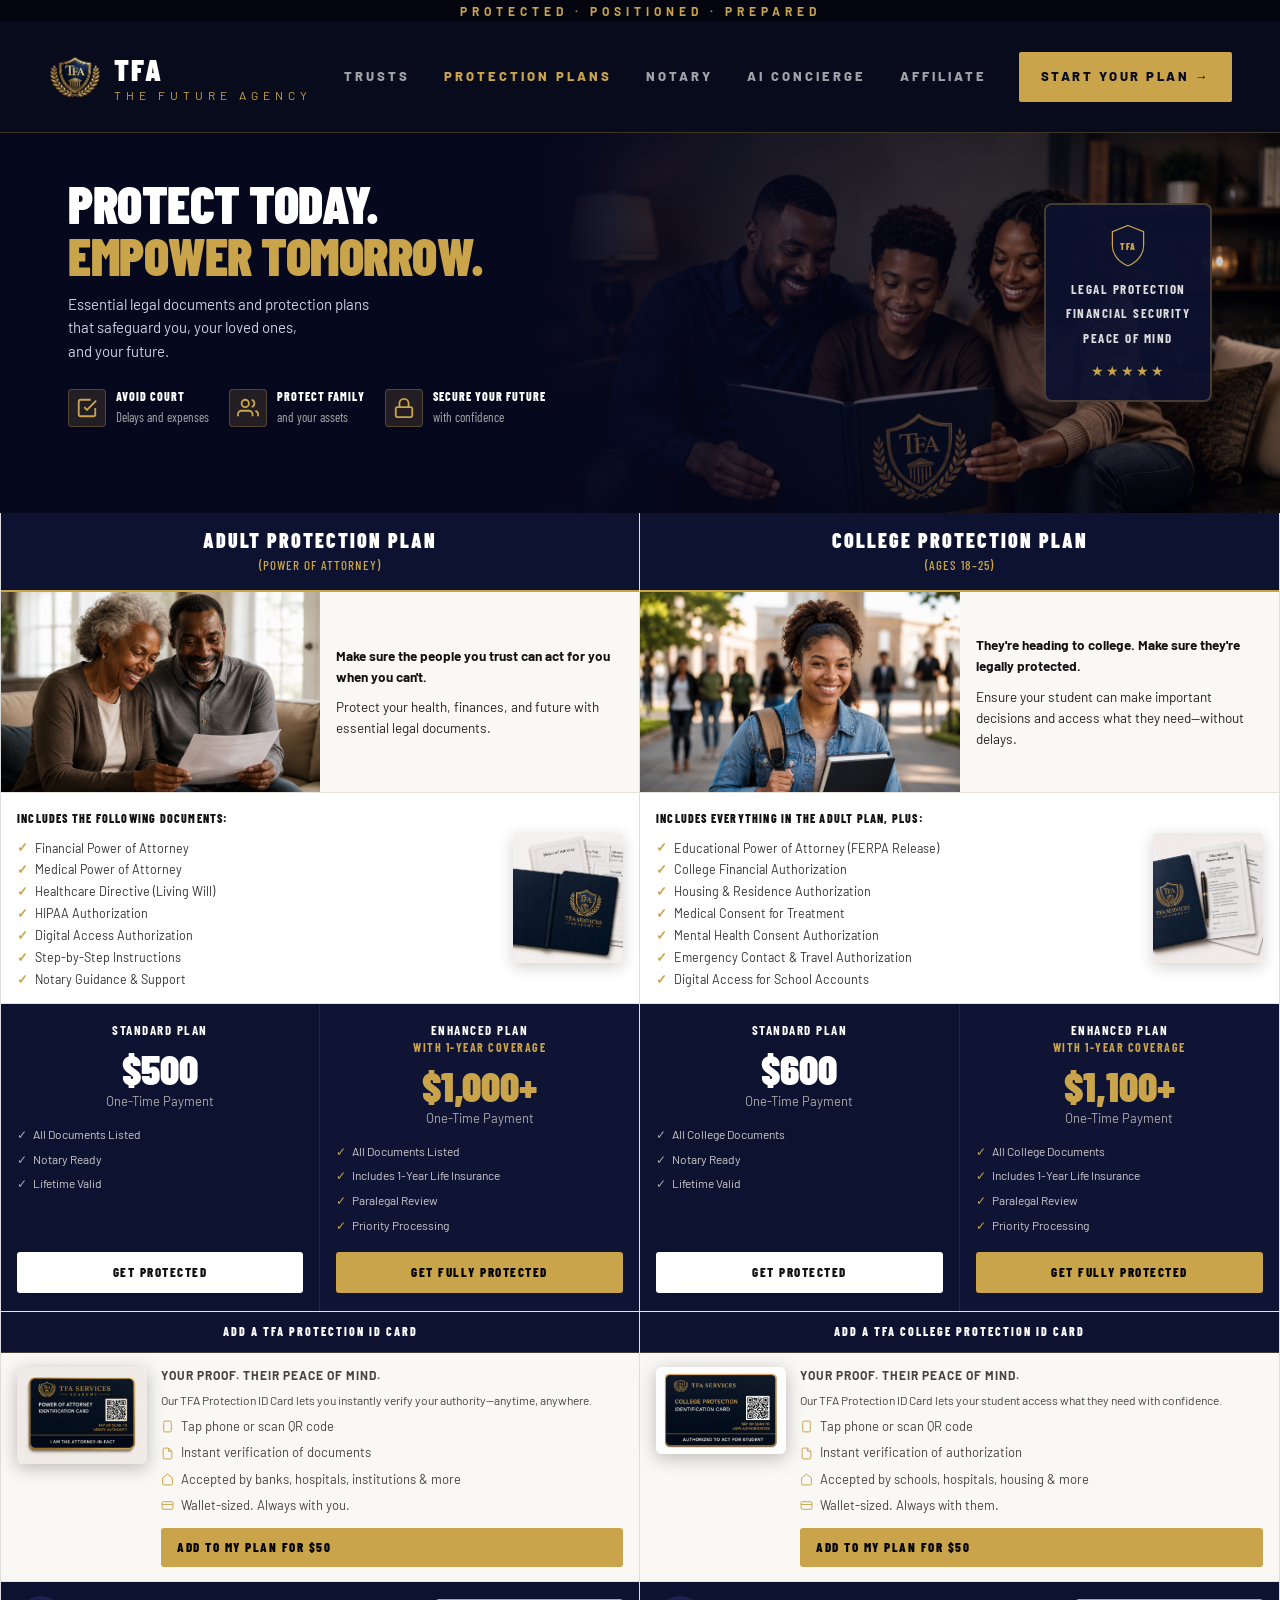
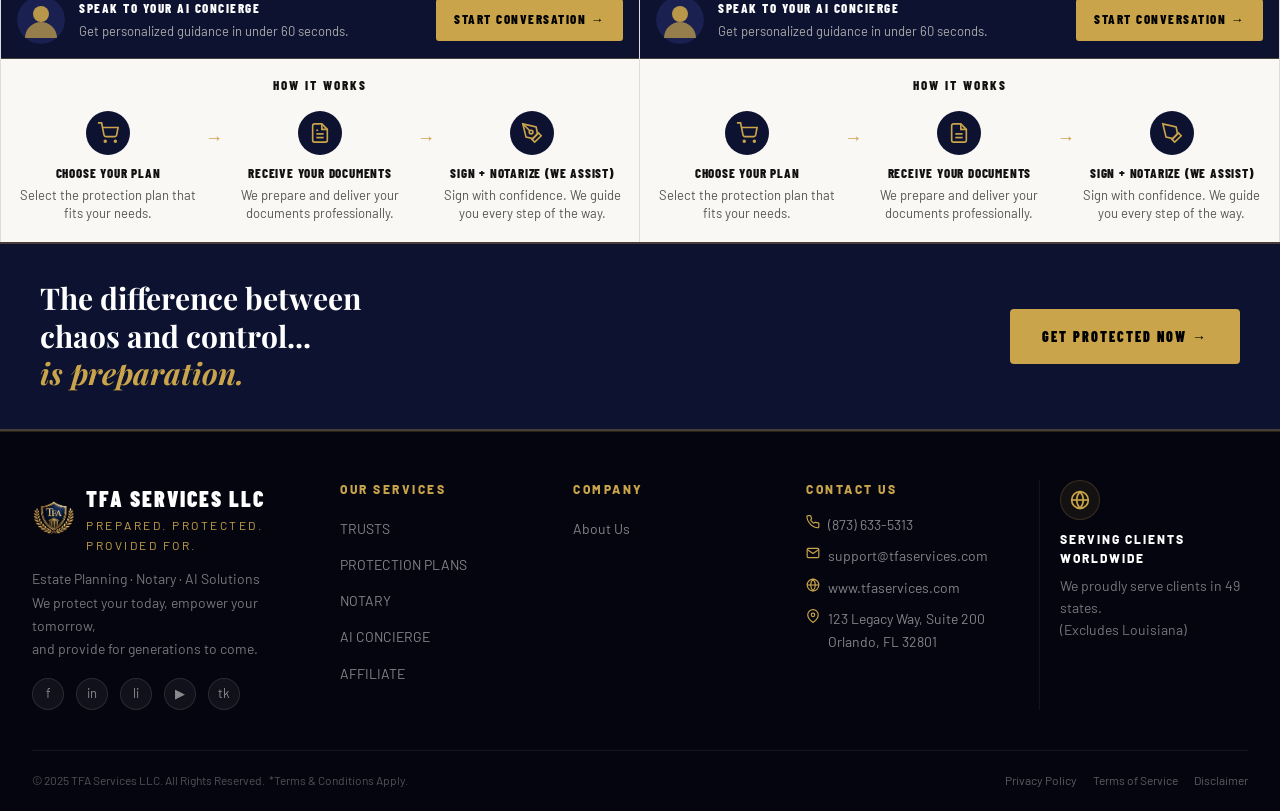
==== commit a5129c1f: "Update" ====
--- a/adult-college-protection.html
+++ b/adult-college-protection.html
@@ -27,6 +27,13 @@
         <span class="tfa-brand-sub">THE FUTURE AGENCY</span>
       </div>
     </a>
+
+    <input type="checkbox" id="tfa-nav-toggle" class="tfa-nav-toggle-input" aria-hidden="true">
+    <label for="tfa-nav-toggle" class="tfa-nav-toggle" aria-label="Toggle navigation menu" role="button">
+      <span></span>
+      <span></span>
+      <span></span>
+    </label>
 
     <nav class="tfa-menu">
       <a href="trusts.html">TRUSTS</a>
--- a/styles.css
+++ b/styles.css
@@ -205,14 +205,14 @@
 }
 .concierge-badge .info { line-height: 1.2; }
 .concierge-badge .info .label {
-  font-size: 9px;
+  font-size: 12px;
   font-weight: 700;
   letter-spacing: 1.5px;
   text-transform: uppercase;
   color: var(--gold);
 }
 .concierge-badge .info .status {
-  font-size: 9px;
+  font-size: 12px;
   color: #4ade80;
   display: flex;
   align-items: center;
@@ -247,7 +247,7 @@
       rgba(2, 3, 10, 0.08) 22%,
       rgba(2, 3, 10, 0.55) 100%
     ),
-    url("assets/images/hero.jpg") right center / cover no-repeat;
+    url("assets/images/header.webp") center center / cover no-repeat;
   border-bottom: 1px solid rgba(201, 164, 74, 0.18);
 }
 
@@ -387,7 +387,7 @@
   letter-spacing: .5px;
 }
 .concierge-card-header .hinfo .title {
-  font-size: 9px;
+  font-size: 12px;
   color: var(--gold);
   letter-spacing: 1.5px;
   text-transform: uppercase;
@@ -451,13 +451,13 @@
   display: block;
 }
 .chat-action-item .text {
-  font-size: 11.5px;
+  font-size: 13px;
   color: var(--off-white);
   font-weight: 500;
 }
 .chat-action-item .text .chat-sub {
   display: block;
-  font-size: 10px;
+  font-size: 12px;
   color: var(--muted);
 }
 
@@ -476,7 +476,7 @@
   border: none;
   outline: none;
   color: var(--muted);
-  font-size: 11.5px;
+  font-size: 13px;
   flex: 1;
   font-family: var(--font-body);
 }
@@ -491,52 +491,9 @@
   justify-content: center;
   cursor: pointer;
   color: #000;
-  font-size: 10px;
+  font-size: 12px;
   font-weight: 700;
 }
-
-/* ── TRUST LOGOS BAR ──────────────────────────────────────── */
-.trust-bar {
-  background: var(--navy-2);
-  border-top: 1px solid var(--border-dim);
-  border-bottom: 1px solid var(--border-dim);
-  padding: 18px 32px;
-}
-.trust-bar-inner {
-  max-width: 1280px;
-  margin: 0 auto;
-  text-align: center;
-}
-.trust-bar-label {
-  font-size: 8.5px;
-  font-weight: 700;
-  letter-spacing: 3.5px;
-  text-transform: uppercase;
-  color: rgba(112,116,144,0.7);
-  margin-bottom: 14px;
-}
-.trust-logos {
-  display: flex;
-  align-items: center;
-  justify-content: center;
-  gap: 36px;
-  flex-wrap: wrap;
-}
-.trust-logo {
-  font-family: var(--font-serif);
-  font-size: 16px;
-  font-weight: 700;
-  color: rgba(255,255,255,0.5);
-  letter-spacing: 1px;
-  transition: color .2s;
-}
-.trust-logo:hover { color: rgba(255,255,255,0.8); }
-.trust-logo.forbes       { font-style: italic; font-size: 18px; }
-.trust-logo.entrepreneur { font-family: var(--font-head); font-size: 13px; letter-spacing: 2px; text-transform: uppercase; }
-.trust-logo.inc          { font-size: 22px; font-weight: 900; font-style: italic; color: rgba(255,80,80,0.5); }
-.trust-logo.google       { font-family: var(--font-body); font-weight: 500; color: rgba(255,255,255,0.4); letter-spacing: .5px; }
-.trust-logo.stripe       { font-family: var(--font-body); font-weight: 700; letter-spacing: 1px; color: rgba(150,150,255,0.5); }
-.trust-logo.featured     { font-size: 10px; letter-spacing: 2px; text-transform: uppercase; color: rgba(255,255,255,0.35); }
 
 /* ── OUR SERVICES ─────────────────────────────────────────── */
 .services {
@@ -550,7 +507,7 @@
 
 .section-heading {
   font-family: var(--font-head);
-  font-size: 11px;
+  font-size: 13px;
   font-weight: 700;
   letter-spacing: 4.5px;
   text-transform: uppercase;
@@ -670,7 +627,7 @@
   background: var(--navy-4);
   padding: 12px 26px;
   font-family: var(--font-head);
-  font-size: 10px;
+  font-size: 12px;
   font-weight: 700;
   letter-spacing: 3.5px;
   text-transform: uppercase;
@@ -861,7 +818,7 @@
 .btn-demo:hover { background: var(--blue-dark); box-shadow: 0 4px 24px rgba(35,85,245,0.45); }
 
 .btn-demo-sub {
-  font-size: 9px;
+  font-size: 12px;
   color: var(--muted);
   letter-spacing: 1.5px;
   text-transform: uppercase;
@@ -913,7 +870,7 @@
   letter-spacing: .5px;
   color: var(--muted);
   text-transform: none;
-  font-size: 11px;
+  font-size: 13px;
   margin-top: 2px;
 }
 
@@ -958,127 +915,6 @@
 }
 .trust-feature .text p { font-size: 12px; color: var(--muted); line-height: 1.5; }
 
-/* ── MERCH / REP YOUR LEGACY ──────────────────────────────── */
-.merch {
-  background: var(--navy-3);
-  padding: 48px 32px;
-  border-top: 1px solid var(--border-dim);
-}
-.merch-inner { max-width: 1280px; margin: 0 auto; }
-
-.merch-header {
-  display: flex;
-  align-items: flex-end;
-  justify-content: space-between;
-  margin-bottom: 28px;
-  flex-wrap: wrap;
-  gap: 16px;
-}
-.merch-header h2 {
-  font-family: var(--font-head);
-  font-size: 9.5px;
-  font-weight: 700;
-  letter-spacing: 3.5px;
-  text-transform: uppercase;
-  color: var(--muted);
-  margin-bottom: 5px;
-  opacity: .75;
-}
-.merch-header h2 + h3 {
-  font-family: var(--font-head);
-  font-size: 26px;
-  font-weight: 900;
-  text-transform: uppercase;
-  letter-spacing: 1.5px;
-  color: var(--white);
-}
-
-.merch-grid {
-  display: grid;
-  grid-template-columns: repeat(5, 1fr);
-  gap: 10px;
-}
-
-.merch-card {
-  background: var(--card);
-  border: 1px solid rgba(255,255,255,0.06);
-  border-radius: 2px;
-  overflow: hidden;
-  transition: border-color .2s, transform .2s, box-shadow .2s;
-  box-shadow: 0 4px 20px rgba(0,0,0,0.35);
-}
-.merch-card:hover {
-  border-color: var(--border);
-  transform: translateY(-2px);
-  box-shadow: 0 8px 32px rgba(0,0,0,0.5);
-}
-
-.merch-img {
-  aspect-ratio: 1;
-  display: flex;
-  align-items: center;
-  justify-content: center;
-  background: linear-gradient(160deg, #0c1128 0%, #070914 100%);
-  padding: 20px;
-  border-bottom: 1px solid rgba(255,255,255,0.05);
-  position: relative;
-  overflow: hidden;
-}
-
-.merch-img::before,
-.merch-img::after {
-  content: none;
-}
-
-.merch-img picture,
-.merch-img img {
-  display: block;
-  width: 100%;
-  height: 100%;
-}
-
-.merch-img img {
-  object-fit: contain;
-}
-
-/* Variant for product 4 (shield tee) */
-.merch-img-lg {
-  flex-direction: column;
-}
-.merch-img-label {
-  font-size: 8.5px;
-  color: rgba(112,116,144,0.6);
-  font-family: var(--font-head);
-  letter-spacing: 1.5px;
-  display: none; /* de-emphasized, label was emoji-dependent */
-}
-
-.merch-info { padding: 13px 13px; }
-.merch-info .name {
-  font-family: var(--font-head);
-  font-size: 12px;
-  font-weight: 700;
-  letter-spacing: 1.8px;
-  text-transform: uppercase;
-  color: var(--off-white);
-  margin-bottom: 4px;
-}
-.merch-info .price {
-  font-size: 14px;
-  font-weight: 700;
-  color: var(--gold);
-  margin-bottom: 8px;
-}
-.merch-info .view-link {
-  font-size: 10px;
-  font-weight: 700;
-  letter-spacing: 1.5px;
-  text-transform: uppercase;
-  color: var(--muted);
-  transition: color .2s;
-}
-.merch-info .view-link:hover { color: var(--gold); }
-
 /* ── PARTNER WITH US ──────────────────────────────────────── */
 .partner {
   background: var(--navy-2);
@@ -1089,7 +925,7 @@
 
 .partner-head { text-align: center; margin-bottom: 30px; }
 .partner-head .eyebrow {
-  font-size: 8.5px;
+  font-size: 12px;
   font-weight: 700;
   letter-spacing: 3.5px;
   text-transform: uppercase;
@@ -1246,7 +1082,7 @@
 .footer-logo { margin-bottom: 10px; }
 
 .footer-brand .tagline {
-  font-size: 11.5px;
+  font-size: 13px;
   color: var(--muted);
   line-height: 1.7;
   margin-top: 14px;
@@ -1261,7 +1097,7 @@
 
 .footer-col h4 {
   font-family: var(--font-head);
-  font-size: 11px;
+  font-size: 13px;
   font-weight: 700;
   letter-spacing: 2.5px;
   text-transform: uppercase;
@@ -1281,7 +1117,7 @@
   display: flex;
   align-items: center;
   justify-content: space-between;
-  font-size: 11px;
+  font-size: 13px;
   color: var(--muted);
   flex-wrap: wrap;
   gap: 10px;
@@ -1354,10 +1190,8 @@
   .concierge-card { display: none; }
   .services-grid { grid-template-columns: 1fr; }
   .protection-row { grid-template-columns: 1fr; }
-  .merch-grid { grid-template-columns: repeat(3, 1fr); }
   .partner-grid { grid-template-columns: repeat(2, 1fr); }
   .footer-links { grid-template-columns: repeat(2, 1fr); }
-  nav ul { display: none; }
   .testimonial-inner { grid-template-columns: 1fr; }
 }
 /* =========================================
@@ -1380,7 +1214,7 @@
   background: var(--navy-4);
   padding: 12px 26px;
   font-family: var(--font-head);
-  font-size: 10px;
+  font-size: 12px;
   font-weight: 700;
   letter-spacing: 3.5px;
   text-transform: uppercase;
@@ -1547,7 +1381,7 @@
 /* Eyebrow label above the title */
 .protection-eyebrow {
   font-family: var(--font-head);
-  font-size: 9px;
+  font-size: 12px;
   font-weight: 700;
   letter-spacing: 3.5px;
   text-transform: uppercase;
@@ -1817,7 +1651,7 @@
 
 .trusts-hero-tag {
   font-family: var(--font-head);
-  font-size: 10px;
+  font-size: 12px;
   font-weight: 700;
   letter-spacing: 3px;
   text-transform: uppercase;
@@ -2195,7 +2029,7 @@
 
 .trusts-receive-tag {
   font-family: var(--font-head);
-  font-size: 9px;
+  font-size: 12px;
   font-weight: 700;
   letter-spacing: 2.5px;
   text-transform: uppercase;
@@ -2247,7 +2081,7 @@
   align-items: center;
   gap: 9px;
   font-family: var(--font-head);
-  font-size: 10px;
+  font-size: 12px;
   font-weight: 700;
   letter-spacing: 1.8px;
   text-transform: uppercase;
@@ -2317,7 +2151,7 @@
   background: linear-gradient(135deg, #d4a843 0%, #b8902e 100%);
   color: #000;
   font-family: var(--font-head);
-  font-size: 9px;
+  font-size: 12px;
   font-weight: 900;
   letter-spacing: 2px;
   text-transform: uppercase;
@@ -2327,7 +2161,7 @@
 
 .trusts-plan-label {
   font-family: var(--font-head);
-  font-size: 10px;
+  font-size: 12px;
   font-weight: 700;
   letter-spacing: 3px;
   text-transform: uppercase;
@@ -2362,7 +2196,7 @@
 
 .trusts-plan-period {
   font-family: var(--font-head);
-  font-size: 11px;
+  font-size: 13px;
   font-weight: 700;
   letter-spacing: 2px;
   text-transform: uppercase;
@@ -2561,7 +2395,7 @@
     rgba(9, 16, 42, 0.0) 100%
   );
   font-family: var(--font-head);
-  font-size: 11px;
+  font-size: 13px;
   font-weight: 700;
   letter-spacing: 1.5px;
   text-transform: uppercase;
@@ -2616,7 +2450,7 @@
 
 .trusts-concierge-eyebrow {
   font-family: var(--font-head);
-  font-size: 10px;
+  font-size: 12px;
   font-weight: 700;
   letter-spacing: 3px;
   text-transform: uppercase;
@@ -2659,7 +2493,7 @@
 }
 
 .trusts-concierge-note {
-  font-size: 10px;
+  font-size: 12px;
   color: var(--muted);
   letter-spacing: 0.5px;
   text-transform: uppercase;
@@ -2879,7 +2713,7 @@
 
 .trusts-final-cta-brand-tag {
   font-family: var(--font-head);
-  font-size: 9px;
+  font-size: 12px;
   font-weight: 700;
   letter-spacing: 2px;
   text-transform: uppercase;
@@ -3332,6 +3166,9 @@
   padding-top: 24px;
 }
 
+/* ════════════════════════════════════════════════════════════
+   UNIFIED HEADER / NAV (shared by every page)
+════════════════════════════════════════════════════════════ */
 .tfa-main-header {
   background: #080b1c;
   border-bottom: 1px solid rgba(201, 164, 74, 0.28);
@@ -3341,33 +3178,38 @@
 }
 
 .tfa-top-strip {
-  height: 16px;
+  height: 22px;
   background: #050510;
   color: #c9a44a;
-  font-size: 9px;
+  font-size: 12px;
   font-weight: 700;
-  letter-spacing: 6px;
+  letter-spacing: 5px;
   text-align: center;
-  line-height: 16px;
+  line-height: 22px;
 }
 
 .tfa-nav {
-  height: 134px;
+  height: 110px;
   display: flex;
   align-items: center;
   justify-content: space-between;
-  padding: 0 64px;
+  padding: 0 48px;
   background: #080b1c;
+  gap: 24px;
+  max-width: 1480px;
+  margin: 0 auto;
+  position: relative;
 }
 
 .tfa-brand {
   display: flex;
   align-items: center;
-  gap: 16px;
+  gap: 14px;
+  flex-shrink: 0;
 }
 
 .tfa-brand-logo {
-  width: 58px;
+  width: 52px;
   height: auto;
 }
 
@@ -3379,62 +3221,304 @@
 
 .tfa-brand-name {
   font-family: var(--font-head);
-  font-size: 36px;
+  font-size: 30px;
   font-weight: 900;
   letter-spacing: 2px;
   color: #fff;
 }
 
 .tfa-brand-sub {
-  font-size: 9px;
-  letter-spacing: 6px;
+  font-size: 12px;
+  letter-spacing: 5px;
   color: #c9a44a;
-  margin-top: 6px;
+  margin-top: 5px;
 }
 
 .tfa-menu {
   display: flex;
   align-items: center;
-  gap: 42px;
+  gap: 34px;
+  flex-wrap: wrap;
+  justify-content: center;
 }
 
 .tfa-menu a {
   font-size: 13px;
   font-weight: 800;
-  letter-spacing: 4px;
-  color: rgba(255,255,255,0.58);
+  letter-spacing: 3px;
+  color: rgba(255,255,255,0.62);
   transition: color 0.2s ease;
-}
-
-.tfa-menu a:hover {
-  color: #fff;
-}
-
-.tfa-start-btn {
-  background: #050505;
-  color: #fff;
-  padding: 28px 36px;
-  font-size: 14px;
-  font-weight: 900;
-  letter-spacing: 3px;
   white-space: nowrap;
 }
 
-@media (max-width: 1000px) {
+.tfa-menu a:hover { color: #fff; }
+.tfa-menu a.active { color: #c9a44a; }
+
+/* Shared CTA — unified visual across pages */
+.tfa-start-btn,
+.trust-nav-cta {
+  display: inline-flex;
+  align-items: center;
+  gap: 8px;
+  background: #c9a44a;
+  color: #080b1c;
+  padding: 14px 22px;
+  font-size: 13px;
+  font-weight: 800;
+  letter-spacing: 2.5px;
+  text-transform: uppercase;
+  border-radius: 2px;
+  text-decoration: none;
+  white-space: nowrap;
+  transition: background 0.2s, color 0.2s;
+  flex-shrink: 0;
+}
+
+.tfa-start-btn:hover,
+.trust-nav-cta:hover {
+  background: #dfc07a;
+  color: #050510;
+}
+
+/* ── HAMBURGER (CSS-only checkbox toggle) ──────────────────── */
+.tfa-nav-toggle-input {
+  display: none;
+}
+
+.tfa-nav-toggle {
+  display: none;
+  width: 38px;
+  height: 38px;
+  flex-direction: column;
+  justify-content: center;
+  align-items: center;
+  gap: 5px;
+  cursor: pointer;
+  background: transparent;
+  border: 1px solid rgba(201, 164, 74, 0.35);
+  border-radius: 3px;
+  padding: 0;
+  flex-shrink: 0;
+  transition: border-color 0.2s, background 0.2s;
+}
+
+.tfa-nav-toggle:hover {
+  border-color: var(--gold);
+  background: rgba(201, 164, 74, 0.06);
+}
+
+.tfa-nav-toggle span {
+  display: block;
+  width: 18px;
+  height: 2px;
+  background: var(--gold);
+  border-radius: 1px;
+  transition: transform 0.25s, opacity 0.2s;
+}
+
+/* Animated X when checked */
+.tfa-nav-toggle-input:checked + .tfa-nav-toggle span:nth-child(1) {
+  transform: translateY(7px) rotate(45deg);
+}
+.tfa-nav-toggle-input:checked + .tfa-nav-toggle span:nth-child(2) {
+  opacity: 0;
+}
+.tfa-nav-toggle-input:checked + .tfa-nav-toggle span:nth-child(3) {
+  transform: translateY(-7px) rotate(-45deg);
+}
+
+/* ── TABLET / MOBILE NAV ───────────────────────────────────── */
+@media (max-width: 1100px) {
   .tfa-nav {
     height: auto;
-    padding: 24px;
+    padding: 18px 24px;
+    flex-wrap: wrap;
+  }
+
+  .tfa-nav-toggle { display: inline-flex; }
+
+  /* Hide nav + CTA by default on mobile */
+  .tfa-menu,
+  .tfa-start-btn,
+  .trust-nav-cta {
+    display: none;
+    width: 100%;
+    order: 4;
+  }
+
+  /* Show them when the toggle is checked */
+  .tfa-nav-toggle-input:checked ~ .tfa-menu {
+    display: flex;
     flex-direction: column;
-    gap: 24px;
-  }
-
-  .tfa-menu {
-    flex-wrap: wrap;
+    align-items: stretch;
+    gap: 0;
+    margin-top: 18px;
+    padding-top: 14px;
+    border-top: 1px solid rgba(201, 164, 74, 0.18);
+  }
+
+  .tfa-nav-toggle-input:checked ~ .tfa-menu a {
+    padding: 14px 4px;
+    border-bottom: 1px solid rgba(255, 255, 255, 0.05);
+    font-size: 14px;
+  }
+
+  .tfa-nav-toggle-input:checked ~ .tfa-start-btn,
+  .tfa-nav-toggle-input:checked ~ .trust-nav-cta {
+    display: inline-flex;
+    margin-top: 14px;
     justify-content: center;
-    gap: 20px;
-  }
-}
-/* ACTIVE NAV LINK */
-.tfa-menu a.active {
-  color: #c9a44a;
-}+    text-align: center;
+  }
+}
+
+@media (max-width: 640px) {
+  .tfa-nav { padding: 16px 18px; }
+  .tfa-brand-logo { width: 44px; }
+  .tfa-brand-name { font-size: 26px; }
+  .tfa-brand-sub { font-size: 13px; letter-spacing: 4px; }
+  .tfa-top-strip { font-size: 13px; letter-spacing: 4px; }
+}
+
+/* ════════════════════════════════════════════════════════════
+   TYPOGRAPHY & READABILITY OVERRIDES
+   Sets minimum readable sizes across the site. Site-wide, with
+   lower-specificity rules so page-specific styles still win when
+   they need a clearly different size. The intent: nothing tiny.
+════════════════════════════════════════════════════════════ */
+
+/* Base body — desktop 17px, mobile 16px */
+body { font-size: 17px; line-height: 1.65; }
+
+@media (max-width: 640px) {
+  body { font-size: 16px; }
+}
+
+/* Service / partner / card descriptions — 15px floor */
+.service-card p,
+.protection-card .content p,
+.protection-card.image-card .content p,
+.partner-card p,
+.trust-feature .text p,
+.demo-prompt,
+.testimonial-attr span,
+.testimonial-quote {
+  font-size: 15px;
+}
+
+.partner-card h3,
+.protection-card .content h3,
+.protection-card.image-card .content h3,
+.trust-feature .text h4 {
+  font-size: 15px;
+}
+
+/* Section eyebrows / labels — 12px floor */
+.section-heading,
+.protection-label,
+.protection-eyebrow,
+.section-label,
+.partner-head .eyebrow,
+.testimonial-attr,
+.join-tfa h2,
+.btn-demo-sub,
+.ai-demo-content .sub,
+.demo-prompt,
+.concierge-badge .info .label,
+.concierge-badge .info .status,
+.concierge-card-header .hinfo .title,
+.concierge-card-header .hinfo .name {
+  font-size: 12px;
+}
+
+/* Buttons — 13px floor */
+.btn, .btn-sm, .btn-xs, .btn-demo, .learn-more {
+  font-size: 13px;
+}
+
+/* Hero subtitles — 16px floor */
+.hero-sub,
+.trusts-hero-sub,
+.trusts-section-sub,
+.trusts-upgrade-sub {
+  font-size: 16px;
+}
+
+/* Reality / receive / upgrade text — 15px floor */
+.trusts-reality-block-text p,
+.trusts-receive-card p,
+.trusts-upgrade-point-text p,
+.trusts-how-step p {
+  font-size: 15px;
+}
+
+/* Chat bubbles / input — 13px floor */
+.chat-bubble,
+.chat-input-row input,
+.chat-action-item .text,
+.chat-action-item .text .chat-sub {
+  font-size: 13px;
+}
+
+/* Plan cards — keep pricing prominent, lift small text */
+.trusts-plan-label,
+.trusts-plan-period,
+.trusts-plan-best-value {
+  font-size: 12px;
+}
+
+.trusts-plan-features li {
+  font-size: 15px;
+}
+
+/* Top strip on header */
+.tfa-top-strip { font-size: 12px; }
+
+/* Mobile-specific tightening so headers don't break */
+@media (max-width: 1100px) {
+  .hero h1 { font-size: 56px; }
+  .trusts-hero-h1 { font-size: 54px; }
+  .ai-demo-content h2 { font-size: 28px; }
+}
+
+@media (max-width: 640px) {
+  .hero h1 { font-size: 44px; }
+  .trusts-hero-h1 { font-size: 38px; }
+  .hero-actions { flex-direction: column; align-items: stretch; gap: 10px; }
+  .hero-actions .btn { width: 100%; justify-content: center; }
+
+  /* Stack ai-demo on small screens */
+  .ai-demo-inner { grid-template-columns: 1fr !important; text-align: center; gap: 24px; }
+  .robot-img { margin: 0 auto; }
+  .demo-prompts { justify-content: center; }
+  .ai-demo-cta { width: 100%; }
+
+  /* Join-TFA: stack */
+  .join-tfa-inner { flex-direction: column; text-align: center; align-items: stretch; }
+  .join-tfa-actions { justify-content: center; }
+
+  /* Partner grid */
+  .partner-grid { grid-template-columns: 1fr !important; }
+}
+
+/* Footer bumps (kept gentle — footer.css owns the layout) */
+.trust-footer-tagline,
+.trust-footer-contact-item,
+.trust-footer-col ul li a,
+.trust-footer-worldwide p {
+  font-size: 14px;
+}
+
+.trust-footer-copy,
+.trust-footer-legal a,
+.trust-footer-brand-sub,
+.trust-footer-col h4,
+.trust-footer-worldwide h4 {
+  font-size: 12px;
+}
+
+/* Ensure no element accidentally goes below 12px on labels */
+.trust-footer-brand-sub { letter-spacing: 2.5px; }
+
+/* Prevent horizontal scroll site-wide */
+html, body { overflow-x: hidden; max-width: 100%; }
--- a/adult-college-protection.css
+++ b/adult-college-protection.css
@@ -131,7 +131,7 @@
 }
 
 body.adult-college-page .acp-hicon-text span {
-  font-size: 11px;
+  font-size: 13px;
   font-weight: 400;
   color: #aaa;
 }
@@ -157,7 +157,7 @@
   flex-direction: column;
   gap: 3px;
   font-family: 'Barlow Condensed', sans-serif;
-  font-size: 11px;
+  font-size: 13px;
   font-weight: 700;
   letter-spacing: 1.5px;
   text-transform: uppercase;
@@ -363,7 +363,7 @@
 
 body.adult-college-page .acp-pricing-label {
   font-family: 'Barlow Condensed', sans-serif;
-  font-size: 11px;
+  font-size: 13px;
   font-weight: 700;
   letter-spacing: 1.5px;
   text-transform: uppercase;
@@ -374,7 +374,7 @@
 
 body.adult-college-page .acp-label-sub {
   color: var(--acp-gold);
-  font-size: 10px;
+  font-size: 12px;
 }
 
 body.adult-college-page .acp-price {
@@ -392,7 +392,7 @@
 
 body.adult-college-page .acp-price-sub {
   font-family: 'Barlow', sans-serif;
-  font-size: 11px;
+  font-size: 13px;
   color: #aaa;
   margin-bottom: 12px;
 }
@@ -432,7 +432,7 @@
   background: #fff;
   color: #111;
   font-family: 'Barlow Condensed', sans-serif;
-  font-size: 11px;
+  font-size: 13px;
   font-weight: 800;
   letter-spacing: 1.5px;
   text-transform: uppercase;
@@ -531,7 +531,7 @@
 
 body.adult-college-page .acp-id-features li {
   font-family: 'Barlow', sans-serif;
-  font-size: 11.5px;
+  font-size: 13px;
   color: #444;
   display: flex;
   align-items: center;
@@ -548,7 +548,7 @@
   background: var(--acp-gold);
   color: #000;
   font-family: 'Barlow Condensed', sans-serif;
-  font-size: 11px;
+  font-size: 13px;
   font-weight: 800;
   letter-spacing: 1.5px;
   text-transform: uppercase;
@@ -600,7 +600,7 @@
 
 body.adult-college-page .acp-concierge-text span {
   font-family: 'Barlow', sans-serif;
-  font-size: 11.5px;
+  font-size: 13px;
   color: #aaa;
 }
 
@@ -609,7 +609,7 @@
   background: var(--acp-gold);
   color: #000;
   font-family: 'Barlow Condensed', sans-serif;
-  font-size: 11px;
+  font-size: 13px;
   font-weight: 800;
   letter-spacing: 1.5px;
   text-transform: uppercase;
@@ -676,7 +676,7 @@
 
 body.adult-college-page .acp-how-step-text strong {
   font-family: 'Barlow Condensed', sans-serif;
-  font-size: 11px;
+  font-size: 13px;
   font-weight: 800;
   letter-spacing: 0.8px;
   text-transform: uppercase;
@@ -685,7 +685,7 @@
 
 body.adult-college-page .acp-how-step-text span {
   font-family: 'Barlow', sans-serif;
-  font-size: 11px;
+  font-size: 13px;
   color: #555;
   line-height: 1.35;
 }
--- a/footer.css
+++ b/footer.css
@@ -50,14 +50,14 @@
 }
 
 .trust-footer-brand-sub {
-  font-size: 7px;
-  letter-spacing: 3px;
+  font-size: 12px;
+  letter-spacing: 2.5px;
   color: #c9a44a;
   text-transform: uppercase;
 }
 
 .trust-footer-tagline {
-  font-size: 12px;
+  font-size: 14px;
   color: rgba(255,255,255,0.45);
   line-height: 1.65;
 }
@@ -95,7 +95,7 @@
 }
 
 .trust-footer-col h4 {
-  font-size: 11px;
+  font-size: 12px;
   font-weight: 800;
   letter-spacing: 2.5px;
   text-transform: uppercase;
@@ -112,7 +112,7 @@
 }
 
 .trust-footer-col ul li a {
-  font-size: 13px;
+  font-size: 14px;
   color: rgba(255,255,255,0.50);
   text-decoration: none;
   transition: color 0.2s;
@@ -126,7 +126,7 @@
   display: flex;
   align-items: flex-start;
   gap: 8px;
-  font-size: 12px;
+  font-size: 14px;
   color: rgba(255,255,255,0.50);
 }
 
@@ -166,7 +166,7 @@
 }
 
 .trust-footer-worldwide p {
-  font-size: 12px;
+  font-size: 14px;
   color: rgba(255,255,255,0.45);
   line-height: 1.55;
 }
@@ -181,7 +181,7 @@
 }
 
 .trust-footer-copy {
-  font-size: 11px;
+  font-size: 12px;
   color: rgba(255,255,255,0.30);
 }
 
@@ -191,7 +191,7 @@
 }
 
 .trust-footer-legal a {
-  font-size: 11px;
+  font-size: 12px;
   color: rgba(255,255,255,0.35);
   text-decoration: none;
   transition: color 0.2s;
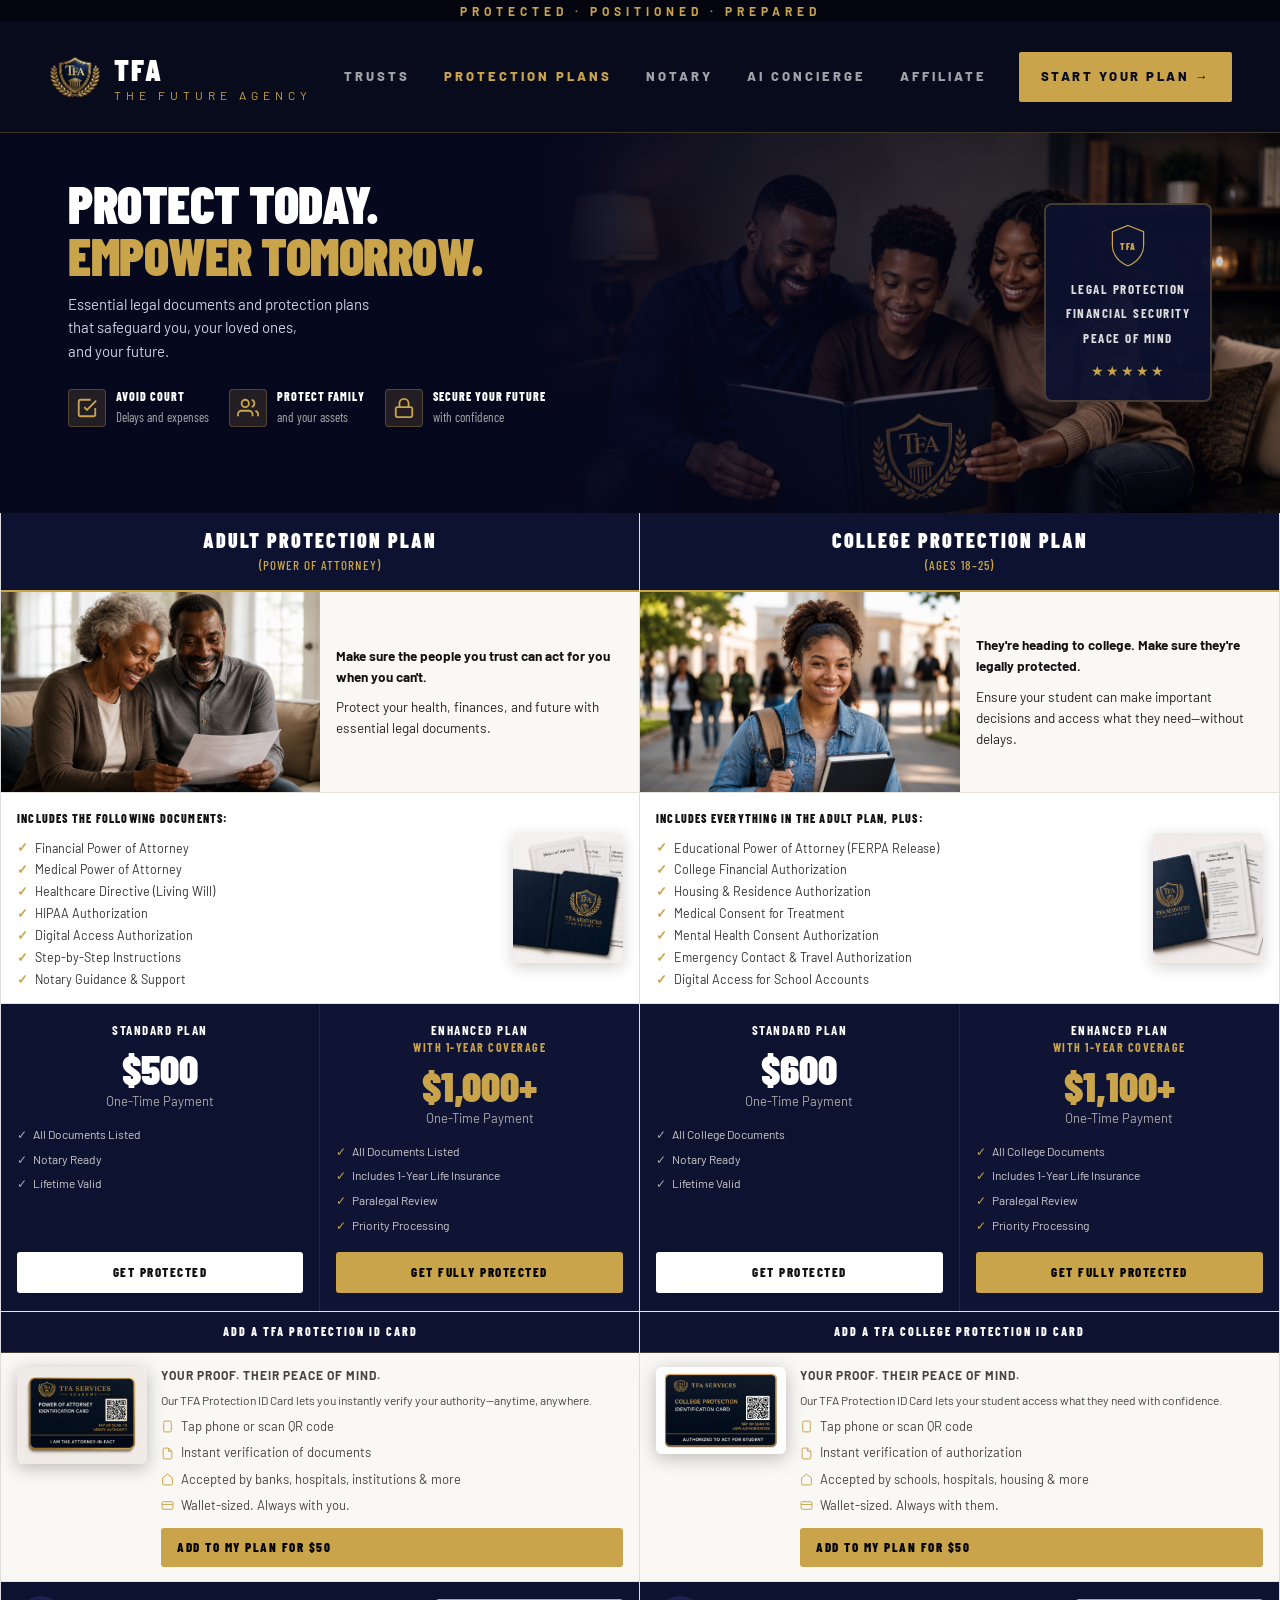
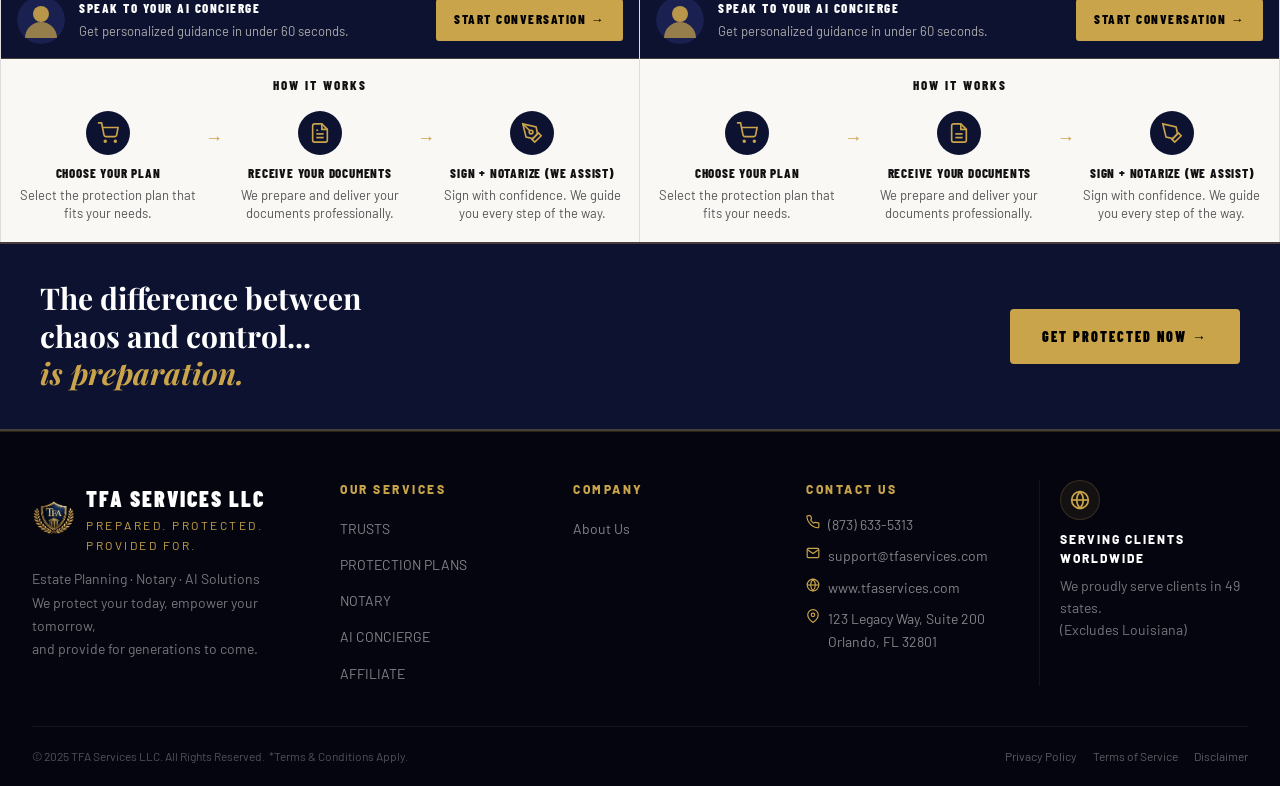
==== commit 440dc1ef: "Update" ====
--- a/adult-college-protection.html
+++ b/adult-college-protection.html
@@ -459,13 +459,7 @@
           Estate Planning &middot; Notary &middot; AI Solutions<br>
           We protect your today, empower your tomorrow,<br>and provide for generations to come.
         </p>
-        <div class="trust-footer-socials">
-          <a href="#" class="trust-footer-social" aria-label="Facebook">f</a>
-          <a href="#" class="trust-footer-social" aria-label="Instagram">in</a>
-          <a href="#" class="trust-footer-social" aria-label="LinkedIn">li</a>
-          <a href="#" class="trust-footer-social" aria-label="YouTube">&#9654;</a>
-          <a href="#" class="trust-footer-social" aria-label="TikTok">tk</a>
-        </div>
+
       </div>
 
       <!-- Links -->
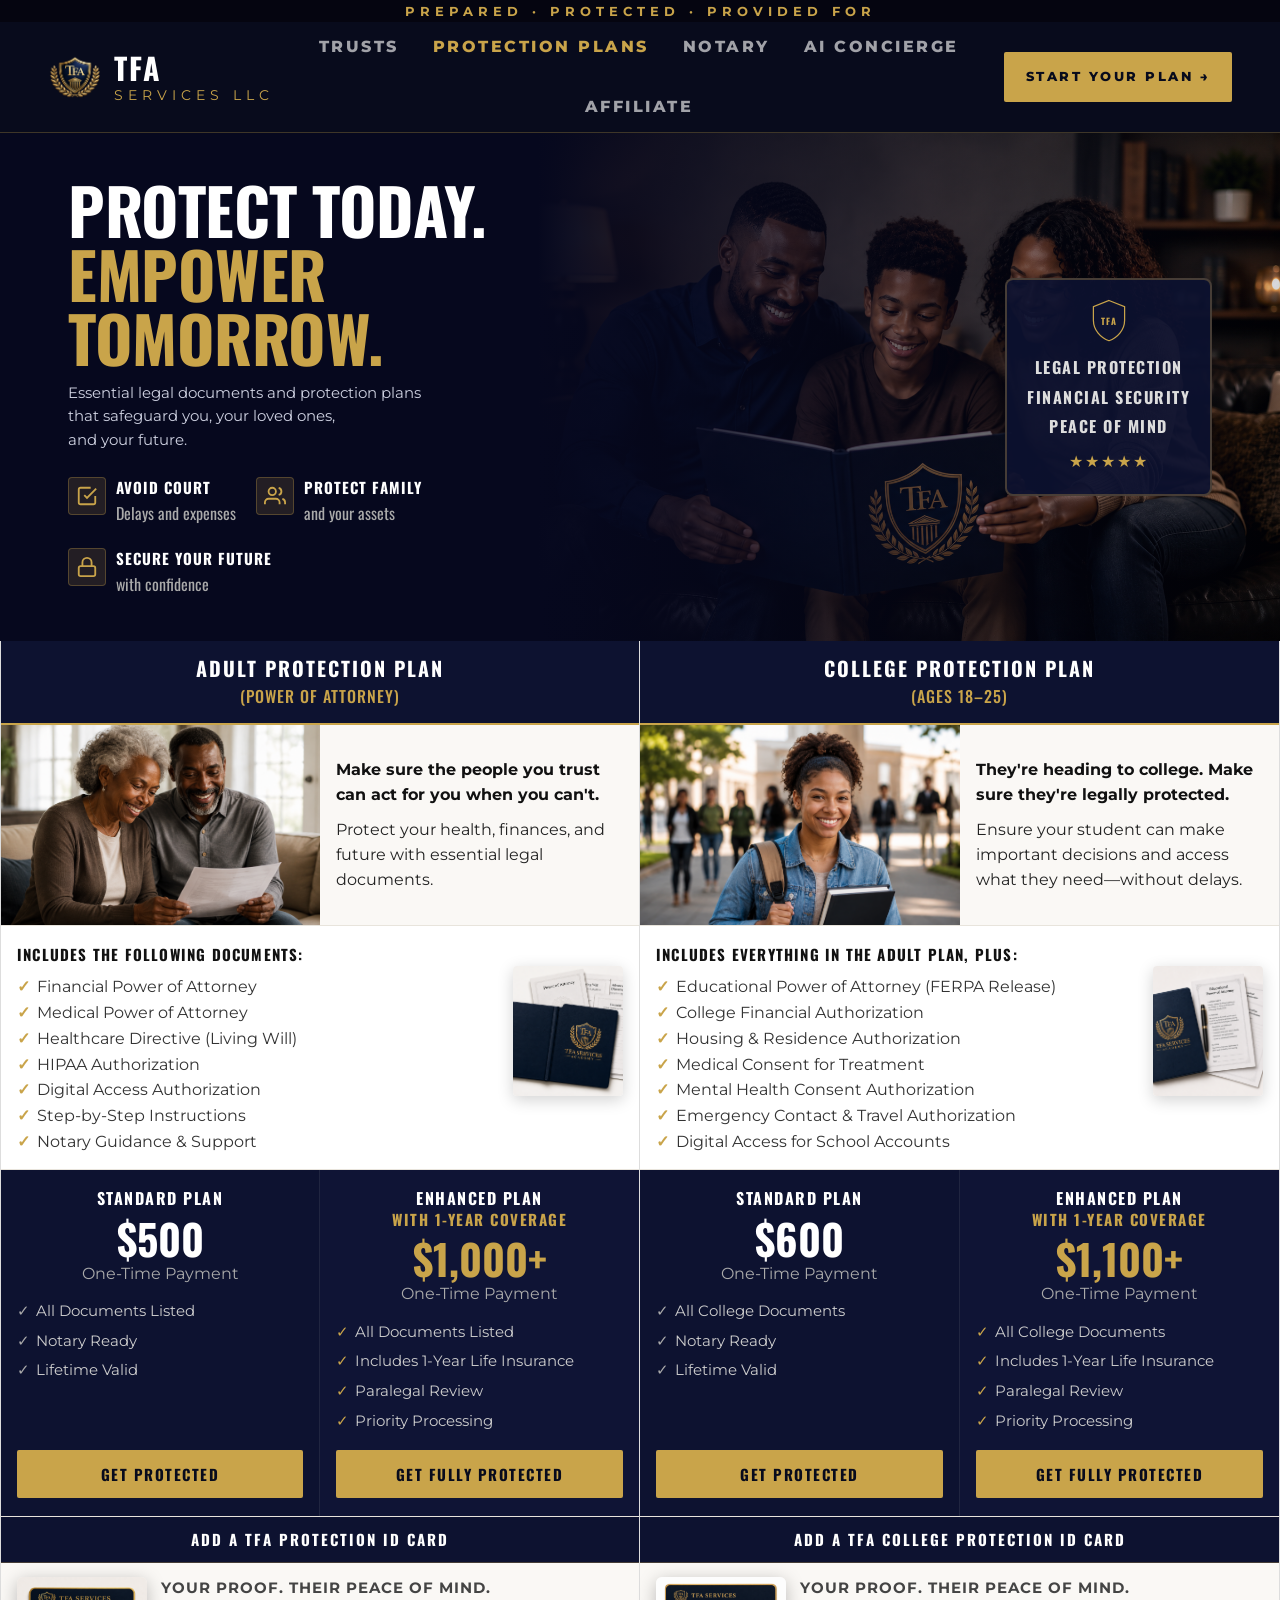
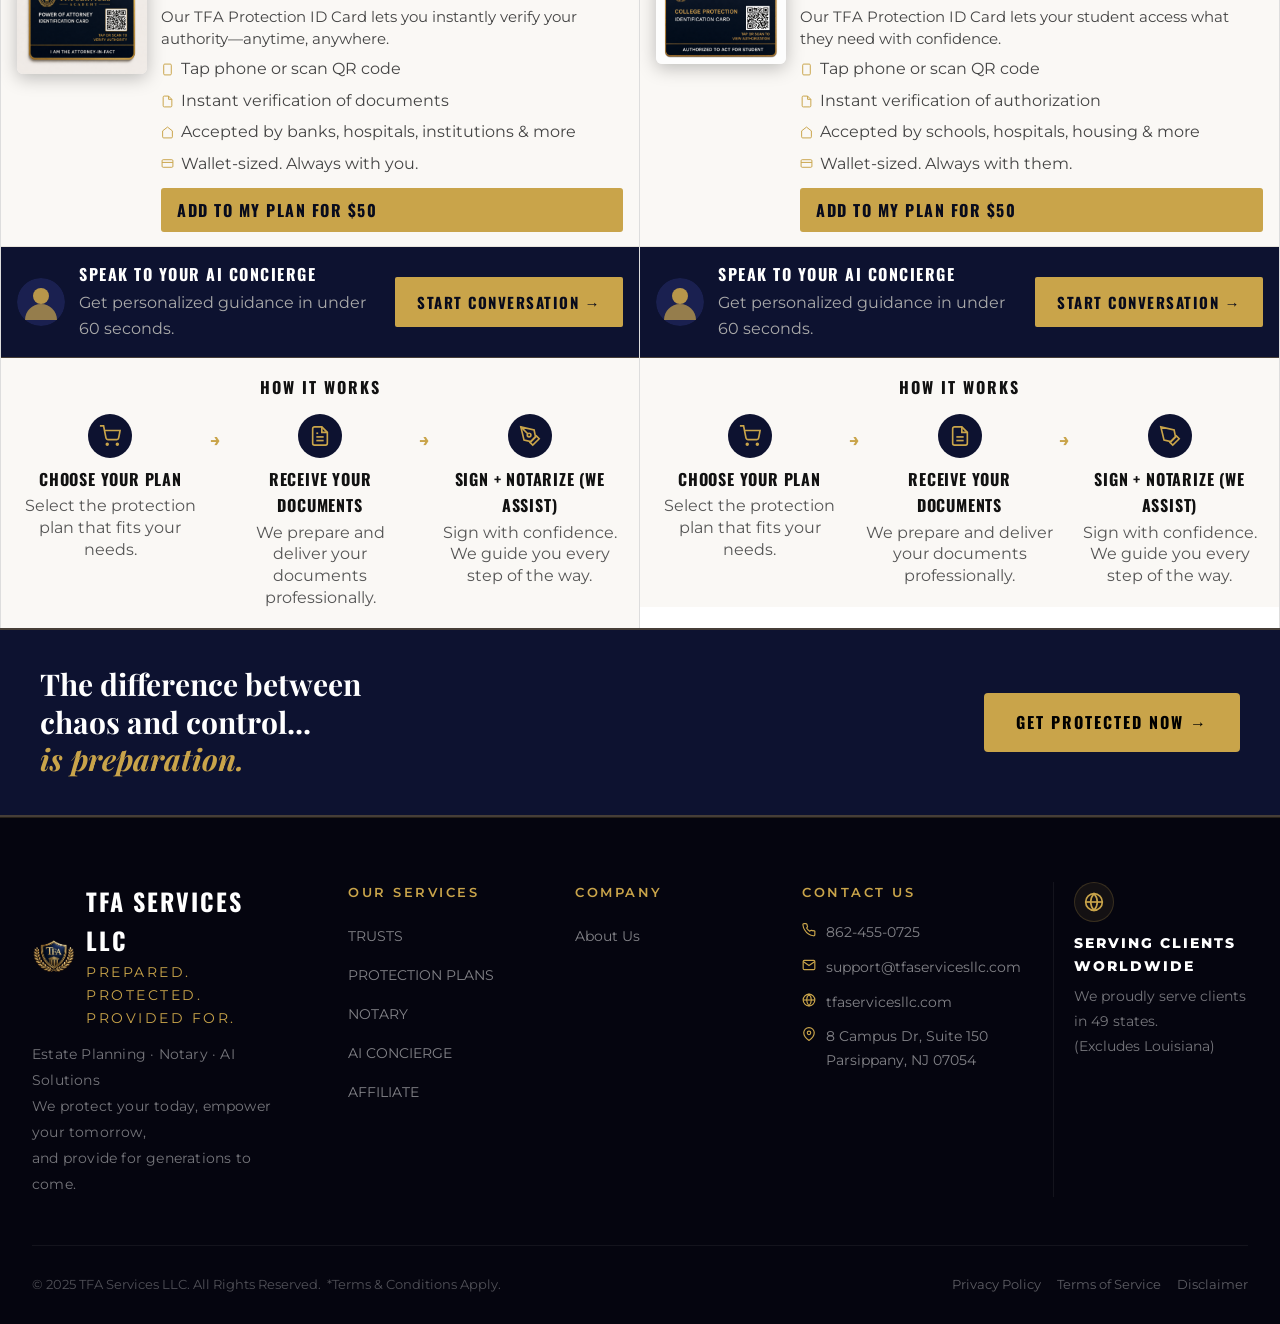
==== commit 883d7945: "Updated based on PDF" ====
--- a/adult-college-protection.html
+++ b/adult-college-protection.html
@@ -3,10 +3,10 @@
 <head>
   <meta charset="UTF-8"/>
   <meta name="viewport" content="width=device-width, initial-scale=1.0"/>
-  <title>Adult &amp; College Protection Plans – TFA Services</title>
+  <title>Adult &amp; College Protection Plans – TFA Services LLC</title>
   <link rel="preconnect" href="https://fonts.googleapis.com"/>
   <link rel="preconnect" href="https://fonts.gstatic.com" crossorigin/>
-  <link href="https://fonts.googleapis.com/css2?family=Playfair+Display:ital,wght@0,700;0,900;1,700;1,900&family=Barlow:wght@300;400;500;600;700;800&family=Barlow+Condensed:wght@500;600;700;800;900&display=swap" rel="stylesheet"/>
+  <link href="https://fonts.googleapis.com/css2?family=Playfair+Display:ital,wght@0,700;0,900;1,700;1,900&family=Oswald:wght@400;500;600;700&family=Montserrat:wght@300;400;500;600;700;800&display=swap" rel="stylesheet"/>
   <link rel="stylesheet" href="styles.css"/>
   <link rel="stylesheet" href="adult-college-protection.css"/>
   <link rel="stylesheet" href="footer.css"/>
@@ -17,14 +17,14 @@
      HEADER / NAV
 ════════════════════════════════════════════════ -->
 <header class="tfa-main-header">
-  <div class="tfa-top-strip">PROTECTED · POSITIONED · PREPARED</div>
+  <div class="tfa-top-strip">PREPARED · PROTECTED · PROVIDED FOR</div>
 
   <div class="tfa-nav">
     <a href="index.html" class="tfa-brand">
       <img src="assets/images/tfalogo.webp" alt="TFA Logo" class="tfa-brand-logo">
       <div class="tfa-brand-text">
         <span class="tfa-brand-name">TFA</span>
-        <span class="tfa-brand-sub">THE FUTURE AGENCY</span>
+        <span class="tfa-brand-sub">SERVICES LLC</span>
       </div>
     </a>
 
@@ -99,7 +99,7 @@
       <div class="acp-badge-shield">
         <svg viewBox="0 0 48 56" fill="none" xmlns="http://www.w3.org/2000/svg" width="40" height="46">
           <path d="M24 3L43 10.5V27C43 39 34 48.5 24 52C14 48.5 5 39 5 27V10.5L24 3Z" fill="#0d1230" stroke="#c9a44a" stroke-width="1.5"/>
-          <text x="24" y="33" text-anchor="middle" font-family="'Barlow Condensed', sans-serif" font-size="11" font-weight="900" fill="#c9a44a" letter-spacing="1">TFA</text>
+          <text x="24" y="33" text-anchor="middle" font-family="'Oswald', sans-serif" font-size="11" font-weight="900" fill="#c9a44a" letter-spacing="1">TFA</text>
         </svg>
       </div>
       <div class="acp-badge-lines">
@@ -489,25 +489,25 @@
             <li>
               <div class="trust-footer-contact-item">
                 <svg viewBox="0 0 24 24" fill="none" stroke="currentColor" stroke-width="2"><path d="M22 16.92v3a2 2 0 0 1-2.18 2 19.79 19.79 0 0 1-8.63-3.07A19.5 19.5 0 0 1 4.69 12a19.79 19.79 0 0 1-3.07-8.67A2 2 0 0 1 3.61 1h3a2 2 0 0 1 2 1.72c.127.96.361 1.903.7 2.81a2 2 0 0 1-.45 2.11L7.91 8.6a16 16 0 0 0 5.49 5.49l.96-.96a2 2 0 0 1 2.11-.45c.907.339 1.85.573 2.81.7A2 2 0 0 1 22 15.92z"/></svg>
-                (873) 633-5313
+                862-455-0725
               </div>
             </li>
             <li>
               <div class="trust-footer-contact-item">
                 <svg viewBox="0 0 24 24" fill="none" stroke="currentColor" stroke-width="2"><path d="M4 4h16c1.1 0 2 .9 2 2v12c0 1.1-.9 2-2 2H4c-1.1 0-2-.9-2-2V6c0-1.1.9-2 2-2z"/><polyline points="22,6 12,13 2,6"/></svg>
-                support@tfaservices.com
+                support@tfaservicesllc.com
               </div>
             </li>
             <li>
               <div class="trust-footer-contact-item">
                 <svg viewBox="0 0 24 24" fill="none" stroke="currentColor" stroke-width="2"><circle cx="12" cy="12" r="10"/><line x1="2" y1="12" x2="22" y2="12"/><path d="M12 2a15.3 15.3 0 0 1 4 10 15.3 15.3 0 0 1-4 10 15.3 15.3 0 0 1-4-10 15.3 15.3 0 0 1 4-10z"/></svg>
-                www.tfaservices.com
+                tfaservicesllc.com
               </div>
             </li>
             <li>
               <div class="trust-footer-contact-item">
                 <svg viewBox="0 0 24 24" fill="none" stroke="currentColor" stroke-width="2"><path d="M21 10c0 7-9 13-9 13s-9-6-9-13a9 9 0 0 1 18 0z"/><circle cx="12" cy="10" r="3"/></svg>
-                123 Legacy Way, Suite 200<br>Orlando, FL 32801
+                8 Campus Dr, Suite 150<br>Parsippany, NJ 07054
               </div>
             </li>
           </ul>
--- a/styles.css
+++ b/styles.css
@@ -24,8 +24,8 @@
   --muted:      #707490;
   --border:     rgba(201,164,74,0.30);
   --border-dim: rgba(255,255,255,0.07);
-  --font-head:  'Barlow Condensed', sans-serif;
-  --font-body:  'Barlow', sans-serif;
+  --font-head:  'Oswald', sans-serif;
+  --font-body:  'Montserrat', sans-serif;
   --font-serif: 'Playfair Display', serif;
 }
 
@@ -33,8 +33,8 @@
   background: var(--navy);
   color: var(--white);
   font-family: var(--font-body);
-  font-size: 17px;
-  line-height: 1.6;
+  font-size: 18px;
+  line-height: 1.65;
   overflow-x: hidden;
   -webkit-font-smoothing: antialiased;
 }
@@ -52,7 +52,7 @@
 
 .section-label {
   font-family: var(--font-head);
-  font-size: 13px;
+  font-size: 15px;
   font-weight: 700;
   letter-spacing: 3px;
   text-transform: uppercase;
@@ -65,9 +65,9 @@
   display: inline-flex;
   align-items: center;
   gap: 8px;
-  padding: 11px 24px;
+  padding: 14px 28px;
   font-family: var(--font-body);
-  font-size: 13px;
+  font-size: 14px;
   font-weight: 700;
   letter-spacing: 1.8px;
   text-transform: uppercase;
@@ -79,21 +79,26 @@
 }
 
 .btn-gold {
-  background: #0a0a0a;
-  color: #fff;
-  box-shadow: none;
+  background: #c9a44a;
+  color: #080b1c;
+  font-weight: 800;
 }
 .btn-gold:hover {
-  background: #000;
-  box-shadow: 0 4px 20px rgba(201,164,74,0.42);
+  background: #dfc07a;
+  box-shadow: 0 6px 24px rgba(201,164,74,0.45);
+  transform: translateY(-1px);
 }
 
 .btn-outline {
   background: transparent;
-  color: #0a0a0a;
-  border: 1px solid rgba(0,0,0,4);
-}
-.btn-outline:hover { border-color: #000; color: #000;}
+  color: rgba(221,224,234,0.88);
+  border: 1px solid rgba(201,164,74,0.40);
+}
+.btn-outline:hover {
+  border-color: #c9a44a;
+  color: #ffffff;
+  background: rgba(201,164,74,0.07);
+}
 
 .btn-blue {
   background: var(--blue);
@@ -107,19 +112,79 @@
   color: var(--blue);
   border: 1px solid var(--blue);
 }
+/* ══════════════════════════════════════════════════════════
+   GLOBAL UNIFIED BUTTON SYSTEM
+   Use .btn-primary for all primary CTAs site-wide.
+   Use .btn-secondary for outline/ghost CTAs on dark backgrounds.
+   Page-specific button classes reference these same values.
+══════════════════════════════════════════════════════════ */
+
+.btn-primary {
+  display: inline-flex;
+  align-items: center;
+  gap: 8px;
+  background: #c9a44a;
+  color: #080b1c;
+  font-family: var(--font-body);
+  font-size: 14px;
+  font-weight: 800;
+  letter-spacing: 2px;
+  text-transform: uppercase;
+  padding: 14px 28px;
+  border-radius: 2px;
+  border: none;
+  cursor: pointer;
+  text-decoration: none;
+  white-space: nowrap;
+  transition: background 0.2s ease, box-shadow 0.2s ease, transform 0.15s ease;
+}
+
+.btn-primary:hover {
+  background: #dfc07a;
+  box-shadow: 0 6px 24px rgba(201,164,74,0.42);
+  transform: translateY(-1px);
+}
+
+.btn-secondary {
+  display: inline-flex;
+  align-items: center;
+  gap: 8px;
+  background: transparent;
+  color: rgba(221,224,234,0.88);
+  font-family: var(--font-body);
+  font-size: 14px;
+  font-weight: 700;
+  letter-spacing: 2px;
+  text-transform: uppercase;
+  padding: 13px 28px;
+  border-radius: 2px;
+  border: 1px solid rgba(201,164,74,0.40);
+  cursor: pointer;
+  text-decoration: none;
+  white-space: nowrap;
+  transition: border-color 0.2s, color 0.2s, background 0.2s;
+}
+
+.btn-secondary:hover {
+  border-color: #c9a44a;
+  color: #ffffff;
+  background: rgba(201,164,74,0.07);
+}
+
+
 
 /* Size modifiers — replaces former inline font-size/padding overrides */
-.btn-sm  { font-size: 12px; padding: 9px 20px; }
-.btn-xs  { font-size: 12px; padding: 8px 16px; }
+.btn-sm  { font-size: 14px; padding: 11px 22px; }
+.btn-xs  { font-size: 13px; padding: 9px 18px; }
 
 /* ── LEARN MORE LINK ──────────────────────────────────────── */
 .learn-more {
   display: inline-flex;
   align-items: center;
   gap: 6px;
-  font-size: 13px;
+  font-size: 15px;
   font-weight: 700;
-  letter-spacing: 2.5px;
+  letter-spacing: 2px;
   text-transform: uppercase;
   color: var(--gold);
   margin-top: 12px;
@@ -149,9 +214,9 @@
   gap: 26px;
 }
 nav ul li a {
-  font-size: 12px;
+  font-size: 16px;
   font-weight: 600;
-  letter-spacing: 1.8px;
+  letter-spacing: 1.5px;
   text-transform: uppercase;
   color: rgba(221,224,234,0.70);
   transition: color .2s;
@@ -205,14 +270,14 @@
 }
 .concierge-badge .info { line-height: 1.2; }
 .concierge-badge .info .label {
-  font-size: 12px;
+  font-size: 13px;
   font-weight: 700;
   letter-spacing: 1.5px;
   text-transform: uppercase;
   color: var(--gold);
 }
 .concierge-badge .info .status {
-  font-size: 12px;
+  font-size: 13px;
   color: #4ade80;
   display: flex;
   align-items: center;
@@ -312,7 +377,7 @@
 .hero-sub {
   max-width: 470px;
   margin-bottom: 26px;
-  font-size: 15px;
+  font-size: 18px;
   line-height: 1.7;
   color: rgba(232, 233, 238, 0.82);
   text-shadow: 0 4px 16px rgba(0, 0, 0, 0.35);
@@ -381,13 +446,13 @@
   border-radius: 2px;
 }
 .concierge-card-header .hinfo .name {
-  font-size: 12px;
+  font-size: 13px;
   font-weight: 700;
   color: var(--white);
   letter-spacing: .5px;
 }
 .concierge-card-header .hinfo .title {
-  font-size: 12px;
+  font-size: 13px;
   color: var(--gold);
   letter-spacing: 1.5px;
   text-transform: uppercase;
@@ -404,7 +469,7 @@
   background: var(--navy-4);
   border-radius: 0 6px 6px 6px;
   padding: 9px 13px;
-  font-size: 12px;
+  font-size: 13px;
   line-height: 1.55;
   color: var(--off-white);
   max-width: 90%;
@@ -457,7 +522,7 @@
 }
 .chat-action-item .text .chat-sub {
   display: block;
-  font-size: 12px;
+  font-size: 13px;
   color: var(--muted);
 }
 
@@ -476,7 +541,7 @@
   border: none;
   outline: none;
   color: var(--muted);
-  font-size: 13px;
+  font-size: 14px;
   flex: 1;
   font-family: var(--font-body);
 }
@@ -491,7 +556,7 @@
   justify-content: center;
   cursor: pointer;
   color: #000;
-  font-size: 12px;
+  font-size: 13px;
   font-weight: 700;
 }
 
@@ -507,9 +572,9 @@
 
 .section-heading {
   font-family: var(--font-head);
-  font-size: 13px;
+  font-size: 15px;
   font-weight: 700;
-  letter-spacing: 4.5px;
+  letter-spacing: 4px;
   text-transform: uppercase;
   color: var(--gold);
   text-align: center;
@@ -584,7 +649,7 @@
 }
 .service-card h3 {
   font-family: var(--font-head);
-  font-size: 17px;
+  font-size: 28px;
   font-weight: 800;
   text-transform: uppercase;
   letter-spacing: 2px;
@@ -592,9 +657,9 @@
   margin-bottom: 9px;
 }
 .service-card p {
-  font-size: 13px;
+  font-size: 18px;
   color: var(--muted);
-  line-height: 1.7;
+  line-height: 1.75;
 }
 
 .service-card .card-image {
@@ -627,7 +692,7 @@
   background: var(--navy-4);
   padding: 12px 26px;
   font-family: var(--font-head);
-  font-size: 12px;
+  font-size: 15px;
   font-weight: 700;
   letter-spacing: 3.5px;
   text-transform: uppercase;
@@ -681,7 +746,7 @@
 }
 .protection-card .content h3 {
   font-family: var(--font-head);
-  font-size: 15px;
+  font-size: 18px;
   font-weight: 800;
   text-transform: uppercase;
   letter-spacing: 2px;
@@ -689,9 +754,9 @@
   margin-bottom: 7px;
 }
 .protection-card .content p {
-  font-size: 13px;
+  font-size: 16px;
   color: var(--muted);
-  line-height: 1.65;
+  line-height: 1.7;
 }
 
 /* ── AI CONCIERGE LIVE ────────────────────────────────────── */
@@ -745,7 +810,7 @@
 
 .ai-demo-content h2 {
   font-family: var(--font-head);
-  font-size: 32px;
+  font-size: 40px;
   font-weight: 900;
   text-transform: uppercase;
   letter-spacing: 1.5px;
@@ -753,7 +818,7 @@
   margin-bottom: 6px;
 }
 .ai-demo-content .sub {
-  font-size: 13px;
+  font-size: 16px;
   color: var(--muted);
   margin-bottom: 18px;
   letter-spacing: .3px;
@@ -769,7 +834,7 @@
   border: 1px solid rgba(255,255,255,0.07);
   border-radius: 2px;
   padding: 7px 13px;
-  font-size: 12px;
+  font-size: 15px;
   color: var(--off-white);
   cursor: pointer;
   transition: border-color .2s, color .2s;
@@ -797,28 +862,28 @@
 }
 
 .btn-demo {
-  background: var(--blue);
-  color: #fff;
+  background: #c9a44a;
+  color: #080b1c;
   border: none;
-  padding: 13px 26px;
-  font-family: var(--font-head);
-  font-size: 13px;
+  padding: 14px 28px;
+  font-family: var(--font-head);
+  font-size: 14px;
   font-weight: 800;
   letter-spacing: 2.5px;
   text-transform: uppercase;
   border-radius: 2px;
   cursor: pointer;
-  transition: background .2s, box-shadow .2s;
+  transition: background .2s, box-shadow .2s, transform .15s;
   white-space: nowrap;
   display: flex;
   align-items: center;
   gap: 8px;
-  box-shadow: 0 2px 16px rgba(35,85,245,0.35);
-}
-.btn-demo:hover { background: var(--blue-dark); box-shadow: 0 4px 24px rgba(35,85,245,0.45); }
+  box-shadow: 0 2px 16px rgba(201,164,74,0.30);
+}
+.btn-demo:hover { background: #dfc07a; box-shadow: 0 6px 24px rgba(201,164,74,0.45); transform: translateY(-1px); }
 
 .btn-demo-sub {
-  font-size: 12px;
+  font-size: 14px;
   color: var(--muted);
   letter-spacing: 1.5px;
   text-transform: uppercase;
@@ -850,7 +915,7 @@
 
 .testimonial-quote {
   font-family: var(--font-serif);
-  font-size: 19px;
+  font-size: 21px;
   font-style: italic;
   line-height: 1.7;
   color: var(--off-white);
@@ -858,7 +923,7 @@
 }
 
 .testimonial-attr {
-  font-size: 12px;
+  font-size: 14px;
   font-weight: 700;
   letter-spacing: 1px;
   color: var(--gold);
@@ -870,7 +935,7 @@
   letter-spacing: .5px;
   color: var(--muted);
   text-transform: none;
-  font-size: 13px;
+  font-size: 15px;
   margin-top: 2px;
 }
 
@@ -908,12 +973,12 @@
   color: var(--gold);
 }
 .trust-feature .text h4 {
-  font-size: 14px;
+  font-size: 16px;
   font-weight: 700;
   color: var(--white);
-  margin-bottom: 3px;
-}
-.trust-feature .text p { font-size: 12px; color: var(--muted); line-height: 1.5; }
+  margin-bottom: 4px;
+}
+.trust-feature .text p { font-size: 15px; color: var(--muted); line-height: 1.6; }
 
 /* ── PARTNER WITH US ──────────────────────────────────────── */
 .partner {
@@ -925,9 +990,9 @@
 
 .partner-head { text-align: center; margin-bottom: 30px; }
 .partner-head .eyebrow {
-  font-size: 12px;
+  font-size: 15px;
   font-weight: 700;
-  letter-spacing: 3.5px;
+  letter-spacing: 3px;
   text-transform: uppercase;
   color: var(--gold);
   margin-bottom: 8px;
@@ -935,14 +1000,14 @@
 }
 .partner-head h2 {
   font-family: var(--font-head);
-  font-size: 30px;
+  font-size: 40px;
   font-weight: 900;
   text-transform: uppercase;
   letter-spacing: 1.5px;
   color: var(--white);
   margin-bottom: 6px;
 }
-.partner-head p { font-size: 13px; color: var(--muted); }
+.partner-head p { font-size: 16px; color: var(--muted); }
 
 .partner-grid {
   display: grid;
@@ -995,14 +1060,14 @@
 }
 .partner-card h3 {
   font-family: var(--font-head);
-  font-size: 13px;
+  font-size: 16px;
   font-weight: 800;
   letter-spacing: 2px;
   text-transform: uppercase;
   color: var(--white);
   margin-bottom: 8px;
 }
-.partner-card p { font-size: 12px; color: var(--muted); line-height: 1.65; }
+.partner-card p { font-size: 15px; color: var(--muted); line-height: 1.7; }
 
 /* ── JOIN TFA NETWORK ─────────────────────────────────────── */
 .join-tfa 
@@ -1030,9 +1095,9 @@
 }
 .join-tfa h2 {
   font-family: var(--font-head);
-  font-size: 12px;
+  font-size: 15px;
   font-weight: 700;
-  letter-spacing: 3.5px;
+  letter-spacing: 3px;
   text-transform: uppercase;
   color: rgba(0,0,0,0.65);
   margin-bottom: 6px;
@@ -1040,7 +1105,7 @@
 }
 .join-tfa .tagline {
   font-family: var(--font-head);
-  font-size: 30px;
+  font-size: 38px;
   font-weight: 900;
   text-transform: uppercase;
   letter-spacing: 1px;
@@ -1048,7 +1113,7 @@
   margin-bottom: 10px;
 }
 .join-tfa p {
-  font-size: 13px;
+  font-size: 16px;
   color: rgba(0,0,0,0.75);
   max-width: 480px;
   line-height: 1.7;
@@ -1082,7 +1147,7 @@
 .footer-logo { margin-bottom: 10px; }
 
 .footer-brand .tagline {
-  font-size: 13px;
+  font-size: 15px;
   color: var(--muted);
   line-height: 1.7;
   margin-top: 14px;
@@ -1097,7 +1162,7 @@
 
 .footer-col h4 {
   font-family: var(--font-head);
-  font-size: 13px;
+  font-size: 15px;
   font-weight: 700;
   letter-spacing: 2.5px;
   text-transform: uppercase;
@@ -1107,7 +1172,7 @@
 .footer-col ul { list-style: none; }
 .footer-col ul li { margin-bottom: 8px; }
 .footer-col ul li a {
-  font-size: 12px;
+  font-size: 15px;
   color: rgba(112,116,144,0.8);
   transition: color .2s;
 }
@@ -1117,7 +1182,7 @@
   display: flex;
   align-items: center;
   justify-content: space-between;
-  font-size: 13px;
+  font-size: 14px;
   color: var(--muted);
   flex-wrap: wrap;
   gap: 10px;
@@ -1214,7 +1279,7 @@
   background: var(--navy-4);
   padding: 12px 26px;
   font-family: var(--font-head);
-  font-size: 12px;
+  font-size: 15px;
   font-weight: 700;
   letter-spacing: 3.5px;
   text-transform: uppercase;
@@ -1325,7 +1390,7 @@
 
 .protection-card.image-card .content h3 {
   font-family: var(--font-head);
-  font-size: 15px;
+  font-size: 18px;
   font-weight: 800;
   text-transform: uppercase;
   letter-spacing: 2px;
@@ -1335,9 +1400,9 @@
 }
 
 .protection-card.image-card .content p {
-  font-size: 13px;
+  font-size: 16px;
   color: var(--off-white);
-  line-height: 1.55;
+  line-height: 1.6;
   text-align: left;
   margin: 0;
   max-width: 300px;
@@ -1381,7 +1446,7 @@
 /* Eyebrow label above the title */
 .protection-eyebrow {
   font-family: var(--font-head);
-  font-size: 12px;
+  font-size: 15px;
   font-weight: 700;
   letter-spacing: 3.5px;
   text-transform: uppercase;
@@ -1400,7 +1465,7 @@
 /* Slightly wider paragraph for the wider layout */
 .protection-card--combined .content p {
   max-width: 100%;
-  font-size: 15px;
+  font-size: 18px;
   line-height: 1.8;
   color: rgba(221,224,234,0.88);
 }
@@ -1458,7 +1523,7 @@
   }
 
   .protection-card.image-card .content p {
-    font-size: 12px;
+    font-size: 14px;
   }
 
   /* Combined card on mobile */
@@ -1485,7 +1550,7 @@
   }
 
   .protection-card--combined .content p {
-    font-size: 12px;
+    font-size: 14px;
     max-width: 100%;
   }
   
@@ -1562,7 +1627,7 @@
 }
 
 .service-card p {
-  font-size: 16px;
+  font-size: 18px;
   line-height: 1.8;
   max-width: 360px;
 }
@@ -1651,7 +1716,7 @@
 
 .trusts-hero-tag {
   font-family: var(--font-head);
-  font-size: 12px;
+  font-size: 15px;
   font-weight: 700;
   letter-spacing: 3px;
   text-transform: uppercase;
@@ -1675,8 +1740,8 @@
 
 .trusts-hero-sub {
   max-width: 520px;
-  font-size: 15px;
-  line-height: 1.78;
+  font-size: 18px;
+  line-height: 1.75;
   color: rgba(232, 233, 238, 0.82);
   margin-bottom: 32px;
   text-shadow: 0 4px 16px rgba(0, 0, 0, 0.35);
@@ -1698,7 +1763,7 @@
   color: rgba(221, 224, 234, 0.88);
   border: 1px solid rgba(201, 164, 74, 0.35);
   letter-spacing: 1.8px;
-  font-size: 12px;
+  font-size: 14px;
   font-weight: 700;
 }
 .btn.trusts-btn-outline-hero:hover {
@@ -1769,7 +1834,7 @@
 
 .trusts-protect-badge-lines span {
   font-family: var(--font-head);
-  font-size: 12px;
+  font-size: 14px;
   font-weight: 700;
   letter-spacing: 2.5px;
   text-transform: uppercase;
@@ -1896,7 +1961,7 @@
 
 .trusts-reality-block-text h4 {
   font-family: var(--font-head);
-  font-size: 14px;
+  font-size: 16px;
   font-weight: 800;
   text-transform: uppercase;
   letter-spacing: 1.5px;
@@ -1905,15 +1970,15 @@
 }
 
 .trusts-reality-block-text p {
-  font-size: 13px;
+  font-size: 16px;
   color: var(--muted);
-  line-height: 1.65;
+  line-height: 1.7;
   margin: 0;
 }
 
 .trusts-reality-cta-line {
   font-family: var(--font-head);
-  font-size: 20px;
+  font-size: 22px;
   font-weight: 700;
   letter-spacing: 0.5px;
   color: var(--off-white);
@@ -1947,7 +2012,7 @@
 }
 
 .trusts-section-sub {
-  font-size: 15px;
+  font-size: 18px;
   color: var(--muted);
   text-align: center;
   max-width: 600px;
@@ -2007,7 +2072,7 @@
 
 .trusts-receive-card h3 {
   font-family: var(--font-head);
-  font-size: 17px;
+  font-size: 24px;
   font-weight: 800;
   text-transform: uppercase;
   letter-spacing: 2px;
@@ -2016,7 +2081,7 @@
 }
 
 .trusts-receive-card p {
-  font-size: 13px;
+  font-size: 16px;
   color: var(--muted);
   line-height: 1.72;
   margin: 0;
@@ -2029,7 +2094,7 @@
 
 .trusts-receive-tag {
   font-family: var(--font-head);
-  font-size: 12px;
+  font-size: 15px;
   font-weight: 700;
   letter-spacing: 2.5px;
   text-transform: uppercase;
@@ -2081,7 +2146,7 @@
   align-items: center;
   gap: 9px;
   font-family: var(--font-head);
-  font-size: 12px;
+  font-size: 14px;
   font-weight: 700;
   letter-spacing: 1.8px;
   text-transform: uppercase;
@@ -2151,7 +2216,7 @@
   background: linear-gradient(135deg, #d4a843 0%, #b8902e 100%);
   color: #000;
   font-family: var(--font-head);
-  font-size: 12px;
+  font-size: 13px;
   font-weight: 900;
   letter-spacing: 2px;
   text-transform: uppercase;
@@ -2161,9 +2226,9 @@
 
 .trusts-plan-label {
   font-family: var(--font-head);
-  font-size: 12px;
+  font-size: 15px;
   font-weight: 700;
-  letter-spacing: 3px;
+  letter-spacing: 2.5px;
   text-transform: uppercase;
   color: var(--gold);
   margin-bottom: 20px;
@@ -2196,7 +2261,7 @@
 
 .trusts-plan-period {
   font-family: var(--font-head);
-  font-size: 13px;
+  font-size: 15px;
   font-weight: 700;
   letter-spacing: 2px;
   text-transform: uppercase;
@@ -2214,7 +2279,7 @@
 }
 
 .trusts-plan-features li {
-  font-size: 13.5px;
+  font-size: 16px;
   color: var(--off-white);
   display: flex;
   align-items: baseline;
@@ -2224,7 +2289,7 @@
 
 .trusts-check {
   color: var(--gold);
-  font-size: 13px;
+  font-size: 16px;
   font-weight: 700;
   flex-shrink: 0;
 }
@@ -2240,7 +2305,7 @@
   background: transparent;
   color: rgba(221, 224, 234, 0.82);
   border: 1px solid rgba(201, 164, 74, 0.32);
-  font-size: 12px;
+  font-size: 14px;
   font-weight: 700;
   letter-spacing: 1.8px;
   text-transform: uppercase;
@@ -2287,9 +2352,9 @@
 }
 
 .trusts-upgrade-sub {
-  font-size: 15px;
+  font-size: 18px;
   color: var(--muted);
-  line-height: 1.78;
+  line-height: 1.75;
   max-width: 520px;
   margin-bottom: 38px;
 }
@@ -2334,7 +2399,7 @@
 
 .trusts-upgrade-point-text strong {
   font-family: var(--font-head);
-  font-size: 14px;
+  font-size: 16px;
   font-weight: 800;
   text-transform: uppercase;
   letter-spacing: 1.5px;
@@ -2344,9 +2409,9 @@
 }
 
 .trusts-upgrade-point-text p {
-  font-size: 13px;
+  font-size: 16px;
   color: var(--muted);
-  line-height: 1.65;
+  line-height: 1.7;
   margin: 0;
 }
 
@@ -2395,7 +2460,7 @@
     rgba(9, 16, 42, 0.0) 100%
   );
   font-family: var(--font-head);
-  font-size: 13px;
+  font-size: 15px;
   font-weight: 700;
   letter-spacing: 1.5px;
   text-transform: uppercase;
@@ -2450,9 +2515,9 @@
 
 .trusts-concierge-eyebrow {
   font-family: var(--font-head);
-  font-size: 12px;
+  font-size: 15px;
   font-weight: 700;
-  letter-spacing: 3px;
+  letter-spacing: 2.5px;
   text-transform: uppercase;
   color: var(--gold);
   margin-bottom: 6px;
@@ -2461,7 +2526,7 @@
 
 .trusts-concierge-h2 {
   font-family: var(--font-head);
-  font-size: 34px;
+  font-size: 42px;
   font-weight: 900;
   text-transform: uppercase;
   letter-spacing: 1.5px;
@@ -2470,7 +2535,7 @@
 }
 
 .trusts-concierge-sub {
-  font-size: 13px;
+  font-size: 16px;
   color: var(--muted);
   margin-bottom: 20px;
   max-width: 460px;
@@ -2493,7 +2558,7 @@
 }
 
 .trusts-concierge-note {
-  font-size: 12px;
+  font-size: 14px;
   color: var(--muted);
   letter-spacing: 0.5px;
   text-transform: uppercase;
@@ -2576,7 +2641,7 @@
 
 .trusts-how-step h3 {
   font-family: var(--font-head);
-  font-size: 18px;
+  font-size: 24px;
   font-weight: 800;
   text-transform: uppercase;
   letter-spacing: 2px;
@@ -2585,7 +2650,7 @@
 }
 
 .trusts-how-step p {
-  font-size: 13px;
+  font-size: 16px;
   color: var(--muted);
   line-height: 1.72;
   margin: 0;
@@ -2642,7 +2707,7 @@
 
 .trusts-final-cta-pre {
   font-family: var(--font-serif);
-  font-size: 26px;
+  font-size: 28px;
   font-style: italic;
   color: var(--off-white);
   opacity: 0.72;
@@ -2662,9 +2727,9 @@
 }
 
 .trusts-final-cta-sub {
-  font-size: 16px;
+  font-size: 18px;
   color: var(--muted);
-  line-height: 1.78;
+  line-height: 1.75;
   margin-bottom: 40px;
 }
 
@@ -2713,7 +2778,7 @@
 
 .trusts-final-cta-brand-tag {
   font-family: var(--font-head);
-  font-size: 12px;
+  font-size: 14px;
   font-weight: 700;
   letter-spacing: 2px;
   text-transform: uppercase;
@@ -2744,7 +2809,7 @@
   display: flex;
   align-items: center;
   gap: 10px;
-  font-size: 12.5px;
+  font-size: 15px;
   color: var(--off-white);
   font-weight: 500;
   letter-spacing: 0.3px;
@@ -3181,7 +3246,7 @@
   height: 22px;
   background: #050510;
   color: #c9a44a;
-  font-size: 12px;
+  font-size: 13px;
   font-weight: 700;
   letter-spacing: 5px;
   text-align: center;
@@ -3228,7 +3293,7 @@
 }
 
 .tfa-brand-sub {
-  font-size: 12px;
+  font-size: 14px;
   letter-spacing: 5px;
   color: #c9a44a;
   margin-top: 5px;
@@ -3243,9 +3308,9 @@
 }
 
 .tfa-menu a {
-  font-size: 13px;
+  font-size: 16px;
   font-weight: 800;
-  letter-spacing: 3px;
+  letter-spacing: 2.5px;
   color: rgba(255,255,255,0.62);
   transition: color 0.2s ease;
   white-space: nowrap;
@@ -3394,91 +3459,60 @@
   body { font-size: 16px; }
 }
 
-/* Service / partner / card descriptions — 15px floor */
-.service-card p,
-.protection-card .content p,
-.protection-card.image-card .content p,
-.partner-card p,
-.trust-feature .text p,
-.demo-prompt,
-.testimonial-attr span,
-.testimonial-quote {
-  font-size: 15px;
-}
-
-.partner-card h3,
-.protection-card .content h3,
-.protection-card.image-card .content h3,
-.trust-feature .text h4 {
-  font-size: 15px;
-}
-
-/* Section eyebrows / labels — 12px floor */
-.section-heading,
-.protection-label,
-.protection-eyebrow,
-.section-label,
-.partner-head .eyebrow,
-.testimonial-attr,
-.join-tfa h2,
-.btn-demo-sub,
-.ai-demo-content .sub,
-.demo-prompt,
-.concierge-badge .info .label,
-.concierge-badge .info .status,
-.concierge-card-header .hinfo .title,
-.concierge-card-header .hinfo .name {
-  font-size: 12px;
-}
-
-/* Buttons — 13px floor */
-.btn, .btn-sm, .btn-xs, .btn-demo, .learn-more {
-  font-size: 13px;
-}
-
-/* Hero subtitles — 16px floor */
+/* ── TYPOGRAPHY MINIMUMS (updated) ────────────────────── */
+/* Hero subtitles — 18px minimum */
 .hero-sub,
 .trusts-hero-sub,
 .trusts-section-sub,
 .trusts-upgrade-sub {
-  font-size: 16px;
-}
-
-/* Reality / receive / upgrade text — 15px floor */
+  font-size: 18px;
+}
+
+/* Card descriptions — 16px minimum */
 .trusts-reality-block-text p,
 .trusts-receive-card p,
 .trusts-upgrade-point-text p,
 .trusts-how-step p {
-  font-size: 15px;
-}
-
-/* Chat bubbles / input — 13px floor */
+  font-size: 16px;
+}
+
+/* Plan features — 16px minimum */
+.trusts-plan-features li {
+  font-size: 16px;
+}
+
+/* Chat UI — 14px minimum (functional UI chrome) */
 .chat-bubble,
 .chat-input-row input,
-.chat-action-item .text,
+.chat-action-item .text {
+  font-size: 14px;
+}
 .chat-action-item .text .chat-sub {
   font-size: 13px;
 }
 
-/* Plan cards — keep pricing prominent, lift small text */
-.trusts-plan-label,
-.trusts-plan-period,
-.trusts-plan-best-value {
-  font-size: 12px;
-}
-
-.trusts-plan-features li {
-  font-size: 15px;
-}
-
-/* Top strip on header */
-.tfa-top-strip { font-size: 12px; }
+/* Concierge card internal labels */
+.concierge-badge .info .label,
+.concierge-card-header .hinfo .title,
+.concierge-card-header .hinfo .name {
+  font-size: 13px;
+}
+.concierge-badge .info .status {
+  font-size: 13px;
+}
+
+/* Buttons — 14px minimum */
+.btn, .btn-sm, .btn-demo {
+  font-size: 14px;
+}
+.btn-xs { font-size: 13px; }
+.learn-more { font-size: 15px; }
 
 /* Mobile-specific tightening so headers don't break */
 @media (max-width: 1100px) {
-  .hero h1 { font-size: 56px; }
-  .trusts-hero-h1 { font-size: 54px; }
-  .ai-demo-content h2 { font-size: 28px; }
+  .hero h1 { font-size: 60px; }
+  .trusts-hero-h1 { font-size: 58px; }
+  .ai-demo-content h2 { font-size: 34px; }
 }
 
 @media (max-width: 640px) {
@@ -3501,24 +3535,25 @@
   .partner-grid { grid-template-columns: 1fr !important; }
 }
 
-/* Footer bumps (kept gentle — footer.css owns the layout) */
+/* Footer — readable sizes */
 .trust-footer-tagline,
 .trust-footer-contact-item,
 .trust-footer-col ul li a,
 .trust-footer-worldwide p {
-  font-size: 14px;
-}
-
-.trust-footer-copy,
-.trust-footer-legal a,
-.trust-footer-brand-sub,
+  font-size: 16px;
+}
+
 .trust-footer-col h4,
 .trust-footer-worldwide h4 {
-  font-size: 12px;
-}
-
-/* Ensure no element accidentally goes below 12px on labels */
-.trust-footer-brand-sub { letter-spacing: 2.5px; }
+  font-size: 14px;
+}
+
+.trust-footer-copy,
+.trust-footer-legal a {
+  font-size: 13px;
+}
+
+.trust-footer-brand-sub { letter-spacing: 2.5px; font-size: 13px; }
 
 /* Prevent horizontal scroll site-wide */
 html, body { overflow-x: hidden; max-width: 100%; }
--- a/adult-college-protection.css
+++ b/adult-college-protection.css
@@ -67,8 +67,8 @@
 }
 
 body.adult-college-page .acp-hero-h1 {
-  font-family: 'Barlow Condensed', sans-serif;
-  font-size: 52px;
+  font-family: 'Oswald', sans-serif;
+  font-size: 64px;
   font-weight: 900;
   line-height: 1.0;
   color: #fff;
@@ -82,7 +82,7 @@
 }
 
 body.adult-college-page .acp-hero-sub {
-  font-family: 'Barlow', sans-serif;
+  font-family: 'Montserrat', sans-serif;
   font-size: 15px;
   font-weight: 400;
   color: #cdd0e0;
@@ -119,11 +119,11 @@
 body.adult-college-page .acp-hicon-text {
   display: flex;
   flex-direction: column;
-  font-family: 'Barlow Condensed', sans-serif;
+  font-family: 'Oswald', sans-serif;
 }
 
 body.adult-college-page .acp-hicon-text strong {
-  font-size: 12px;
+  font-size: 15px;
   font-weight: 800;
   letter-spacing: 1px;
   text-transform: uppercase;
@@ -131,7 +131,7 @@
 }
 
 body.adult-college-page .acp-hicon-text span {
-  font-size: 13px;
+  font-size: 16px;
   font-weight: 400;
   color: #aaa;
 }
@@ -156,8 +156,8 @@
   display: flex;
   flex-direction: column;
   gap: 3px;
-  font-family: 'Barlow Condensed', sans-serif;
-  font-size: 13px;
+  font-family: 'Oswald', sans-serif;
+  font-size: 16px;
   font-weight: 700;
   letter-spacing: 1.5px;
   text-transform: uppercase;
@@ -166,7 +166,7 @@
 
 body.adult-college-page .acp-badge-stars {
   color: var(--acp-gold);
-  font-size: 14px;
+  font-size: 16px;
   margin-top: 10px;
   letter-spacing: 2px;
 }
@@ -208,7 +208,7 @@
 }
 
 body.adult-college-page .acp-plan-title {
-  font-family: 'Barlow Condensed', sans-serif;
+  font-family: 'Oswald', sans-serif;
   font-size: 20px;
   font-weight: 900;
   letter-spacing: 2px;
@@ -219,8 +219,8 @@
 }
 
 body.adult-college-page .acp-plan-subtitle {
-  font-family: 'Barlow Condensed', sans-serif;
-  font-size: 13px;
+  font-family: 'Oswald', sans-serif;
+  font-size: 16px;
   font-weight: 500;
   letter-spacing: 1px;
   color: var(--acp-gold);
@@ -256,8 +256,8 @@
   flex-direction: column;
   justify-content: center;
   gap: 10px;
-  font-family: 'Barlow', sans-serif;
-  font-size: 13.5px;
+  font-family: 'Montserrat', sans-serif;
+  font-size: 16px;
   line-height: 1.55;
   color: #222;
 }
@@ -283,8 +283,8 @@
 }
 
 body.adult-college-page .acp-docs-title {
-  font-family: 'Barlow Condensed', sans-serif;
-  font-size: 12px;
+  font-family: 'Oswald', sans-serif;
+  font-size: 15px;
   font-weight: 800;
   letter-spacing: 1.2px;
   text-transform: uppercase;
@@ -302,8 +302,8 @@
 }
 
 body.adult-college-page .acp-docs-list li {
-  font-family: 'Barlow', sans-serif;
-  font-size: 12.5px;
+  font-family: 'Montserrat', sans-serif;
+  font-size: 16px;
   color: #333;
   display: flex;
   align-items: center;
@@ -313,7 +313,7 @@
 
 body.adult-college-page .acp-check {
   color: var(--acp-gold);
-  font-size: 13px;
+  font-size: 16px;
   font-weight: 700;
   flex-shrink: 0;
 }
@@ -362,8 +362,8 @@
 }
 
 body.adult-college-page .acp-pricing-label {
-  font-family: 'Barlow Condensed', sans-serif;
-  font-size: 13px;
+  font-family: 'Oswald', sans-serif;
+  font-size: 16px;
   font-weight: 700;
   letter-spacing: 1.5px;
   text-transform: uppercase;
@@ -374,11 +374,11 @@
 
 body.adult-college-page .acp-label-sub {
   color: var(--acp-gold);
-  font-size: 12px;
+  font-size: 15px;
 }
 
 body.adult-college-page .acp-price {
-  font-family: 'Barlow Condensed', sans-serif;
+  font-family: 'Oswald', sans-serif;
   font-size: 42px;
   font-weight: 900;
   color: #fff;
@@ -391,8 +391,8 @@
 }
 
 body.adult-college-page .acp-price-sub {
-  font-family: 'Barlow', sans-serif;
-  font-size: 13px;
+  font-family: 'Montserrat', sans-serif;
+  font-size: 16px;
   color: #aaa;
   margin-bottom: 12px;
 }
@@ -409,8 +409,8 @@
 }
 
 body.adult-college-page .acp-price-features li {
-  font-family: 'Barlow', sans-serif;
-  font-size: 12px;
+  font-family: 'Montserrat', sans-serif;
+  font-size: 15px;
   color: #ccc;
   display: flex;
   align-items: center;
@@ -419,7 +419,7 @@
 
 body.adult-college-page .acp-check-sm {
   color: #aaa;
-  font-size: 12px;
+  font-size: 15px;
 }
 
 body.adult-college-page .acp-gold-check {
@@ -429,32 +429,36 @@
 body.adult-college-page .acp-btn-protect {
   display: block;
   width: 100%;
-  background: #fff;
-  color: #111;
-  font-family: 'Barlow Condensed', sans-serif;
-  font-size: 13px;
+  background: #c9a44a;
+  color: #080b1c;
+  font-family: 'Oswald', sans-serif;
+  font-size: 15px;
   font-weight: 800;
   letter-spacing: 1.5px;
   text-transform: uppercase;
   text-align: center;
-  padding: 10px 12px;
-  border-radius: 3px;
+  padding: 12px 14px;
+  border-radius: 2px;
   text-decoration: none;
   margin-top: auto;
-  transition: background .2s;
+  transition: background .2s, box-shadow .2s, transform .15s;
 }
 
 body.adult-college-page .acp-btn-protect:hover {
-  background: #f0f0f0;
+  background: #dfc07a;
+  box-shadow: 0 4px 20px rgba(201,164,74,0.40);
+  transform: translateY(-1px);
 }
 
 body.adult-college-page .acp-btn-gold {
-  background: var(--acp-gold) !important;
-  color: #000 !important;
+  background: #c9a44a !important;
+  color: #080b1c !important;
 }
 
 body.adult-college-page .acp-btn-gold:hover {
-  background: var(--acp-gold-lt) !important;
+  background: #dfc07a !important;
+  box-shadow: 0 6px 24px rgba(201,164,74,0.42) !important;
+  transform: translateY(-1px);
 }
 
 /* ── ID CARD SECTION ──────────────────────────────────────── */
@@ -465,8 +469,8 @@
 
 body.adult-college-page .acp-id-header {
   background: #0d1230;
-  font-family: 'Barlow Condensed', sans-serif;
-  font-size: 12px;
+  font-family: 'Oswald', sans-serif;
+  font-size: 15px;
   font-weight: 800;
   letter-spacing: 2px;
   text-transform: uppercase;
@@ -503,8 +507,8 @@
 }
 
 body.adult-college-page .acp-id-tagline {
-  font-family: 'Barlow Condensed', sans-serif;
-  font-size: 12px;
+  font-family: 'Oswald', sans-serif;
+  font-size: 15px;
   font-weight: 800;
   letter-spacing: 1px;
   text-transform: uppercase;
@@ -513,8 +517,8 @@
 }
 
 body.adult-college-page .acp-id-desc p {
-  font-family: 'Barlow', sans-serif;
-  font-size: 12px;
+  font-family: 'Montserrat', sans-serif;
+  font-size: 15px;
   color: #444;
   line-height: 1.45;
   margin: 0;
@@ -530,8 +534,8 @@
 }
 
 body.adult-college-page .acp-id-features li {
-  font-family: 'Barlow', sans-serif;
-  font-size: 13px;
+  font-family: 'Montserrat', sans-serif;
+  font-size: 16px;
   color: #444;
   display: flex;
   align-items: center;
@@ -545,10 +549,10 @@
 
 body.adult-college-page .acp-btn-id-add {
   display: inline-block;
-  background: var(--acp-gold);
-  color: #000;
-  font-family: 'Barlow Condensed', sans-serif;
-  font-size: 13px;
+  background: #c9a44a;
+  color: #080b1c;
+  font-family: 'Oswald', sans-serif;
+  font-size: 16px;
   font-weight: 800;
   letter-spacing: 1.5px;
   text-transform: uppercase;
@@ -590,8 +594,8 @@
 }
 
 body.adult-college-page .acp-concierge-text strong {
-  font-family: 'Barlow Condensed', sans-serif;
-  font-size: 13px;
+  font-family: 'Oswald', sans-serif;
+  font-size: 16px;
   font-weight: 800;
   letter-spacing: 1.5px;
   text-transform: uppercase;
@@ -599,29 +603,33 @@
 }
 
 body.adult-college-page .acp-concierge-text span {
-  font-family: 'Barlow', sans-serif;
-  font-size: 13px;
+  font-family: 'Montserrat', sans-serif;
+  font-size: 16px;
   color: #aaa;
 }
 
 body.adult-college-page .acp-btn-concierge {
-  display: inline-block;
-  background: var(--acp-gold);
-  color: #000;
-  font-family: 'Barlow Condensed', sans-serif;
-  font-size: 13px;
+  display: inline-flex;
+  align-items: center;
+  gap: 8px;
+  background: #c9a44a;
+  color: #080b1c;
+  font-family: 'Oswald', sans-serif;
+  font-size: 15px;
   font-weight: 800;
   letter-spacing: 1.5px;
   text-transform: uppercase;
-  padding: 10px 18px;
-  border-radius: 3px;
+  padding: 13px 22px;
+  border-radius: 2px;
   text-decoration: none;
   white-space: nowrap;
-  transition: background .2s;
+  transition: background .2s, box-shadow .2s, transform .15s;
 }
 
 body.adult-college-page .acp-btn-concierge:hover {
-  background: var(--acp-gold-lt);
+  background: #dfc07a;
+  box-shadow: 0 6px 24px rgba(201,164,74,0.42);
+  transform: translateY(-1px);
 }
 
 /* ── HOW IT WORKS ─────────────────────────────────────────── */
@@ -631,8 +639,8 @@
 }
 
 body.adult-college-page .acp-how-title {
-  font-family: 'Barlow Condensed', sans-serif;
-  font-size: 13px;
+  font-family: 'Oswald', sans-serif;
+  font-size: 16px;
   font-weight: 800;
   letter-spacing: 2px;
   text-transform: uppercase;
@@ -675,8 +683,8 @@
 }
 
 body.adult-college-page .acp-how-step-text strong {
-  font-family: 'Barlow Condensed', sans-serif;
-  font-size: 13px;
+  font-family: 'Oswald', sans-serif;
+  font-size: 16px;
   font-weight: 800;
   letter-spacing: 0.8px;
   text-transform: uppercase;
@@ -684,8 +692,8 @@
 }
 
 body.adult-college-page .acp-how-step-text span {
-  font-family: 'Barlow', sans-serif;
-  font-size: 13px;
+  font-family: 'Montserrat', sans-serif;
+  font-size: 16px;
   color: #555;
   line-height: 1.35;
 }
@@ -734,8 +742,8 @@
   display: inline-block;
   background: var(--acp-gold);
   color: #000;
-  font-family: 'Barlow Condensed', sans-serif;
-  font-size: 14px;
+  font-family: 'Oswald', sans-serif;
+  font-size: 16px;
   font-weight: 900;
   letter-spacing: 2px;
   text-transform: uppercase;
@@ -747,8 +755,9 @@
 }
 
 body.adult-college-page .acp-btn-final-cta:hover {
-  background: var(--acp-gold-lt);
-  box-shadow: 0 4px 24px rgba(201,164,74,0.4);
+  background: #dfc07a;
+  box-shadow: 0 6px 24px rgba(201,164,74,0.42);
+  transform: translateY(-1px);
 }
 
 /* footer styles removed — see footer.css */
--- a/footer.css
+++ b/footer.css
@@ -8,7 +8,7 @@
 .trust-footer {
   background: #05050f;
   border-top: 1px solid rgba(201,164,74,0.18);
-  padding: 48px 32px 0;
+  padding: 64px 32px 0;
 }
 
 .trust-footer-inner {
@@ -19,8 +19,8 @@
 .trust-footer-top {
   display: grid;
   grid-template-columns: 260px 1fr;
-  gap: 48px;
-  padding-bottom: 40px;
+  gap: 56px;
+  padding-bottom: 48px;
   border-bottom: 1px solid rgba(255,255,255,0.06);
 }
 
@@ -42,15 +42,15 @@
 }
 
 .trust-footer-brand-name {
-  font-family: 'Barlow Condensed', sans-serif;
-  font-size: 22px;
+  font-family: 'Oswald', sans-serif;
+  font-size: 24px;
   font-weight: 900;
   color: #ffffff;
   letter-spacing: 2px;
 }
 
 .trust-footer-brand-sub {
-  font-size: 12px;
+  font-size: 14px;
   letter-spacing: 2.5px;
   color: #c9a44a;
   text-transform: uppercase;
@@ -59,7 +59,8 @@
 .trust-footer-tagline {
   font-size: 14px;
   color: rgba(255,255,255,0.45);
-  line-height: 1.65;
+  line-height: 1.85;
+  letter-spacing: 0.2px;
 }
 
 .trust-footer-socials {
@@ -91,16 +92,16 @@
 .trust-footer-links {
   display: grid;
   grid-template-columns: repeat(4,1fr);
-  gap: 24px;
+  gap: 32px;
 }
 
 .trust-footer-col h4 {
-  font-size: 12px;
-  font-weight: 800;
+  font-size: 13px;
+  font-weight: 600;
   letter-spacing: 2.5px;
   text-transform: uppercase;
   color: #c9a44a;
-  margin-bottom: 14px;
+  margin-bottom: 18px;
 }
 
 .trust-footer-col ul {
@@ -108,11 +109,12 @@
   padding: 0;
   display: flex;
   flex-direction: column;
-  gap: 8px;
+  gap: 11px;
 }
 
 .trust-footer-col ul li a {
   font-size: 14px;
+  line-height: 1.7;
   color: rgba(255,255,255,0.50);
   text-decoration: none;
   transition: color 0.2s;
@@ -125,8 +127,9 @@
 .trust-footer-contact-item {
   display: flex;
   align-items: flex-start;
-  gap: 8px;
-  font-size: 14px;
+  gap: 10px;
+  font-size: 14px;
+  line-height: 1.7;
   color: rgba(255,255,255,0.50);
 }
 
@@ -157,7 +160,7 @@
 }
 
 .trust-footer-worldwide h4 {
-  font-size: 12px;
+  font-size: 14px;
   font-weight: 800;
   letter-spacing: 2px;
   text-transform: uppercase;
@@ -168,20 +171,20 @@
 .trust-footer-worldwide p {
   font-size: 14px;
   color: rgba(255,255,255,0.45);
-  line-height: 1.55;
+  line-height: 1.8;
 }
 
 .trust-footer-bottom {
-  padding: 20px 0;
+  padding: 28px 0;
   display: flex;
   align-items: center;
   justify-content: space-between;
   flex-wrap: wrap;
-  gap: 12px;
+  gap: 14px;
 }
 
 .trust-footer-copy {
-  font-size: 12px;
+  font-size: 13px;
   color: rgba(255,255,255,0.30);
 }
 
@@ -191,7 +194,7 @@
 }
 
 .trust-footer-legal a {
-  font-size: 12px;
+  font-size: 13px;
   color: rgba(255,255,255,0.35);
   text-decoration: none;
   transition: color 0.2s;
